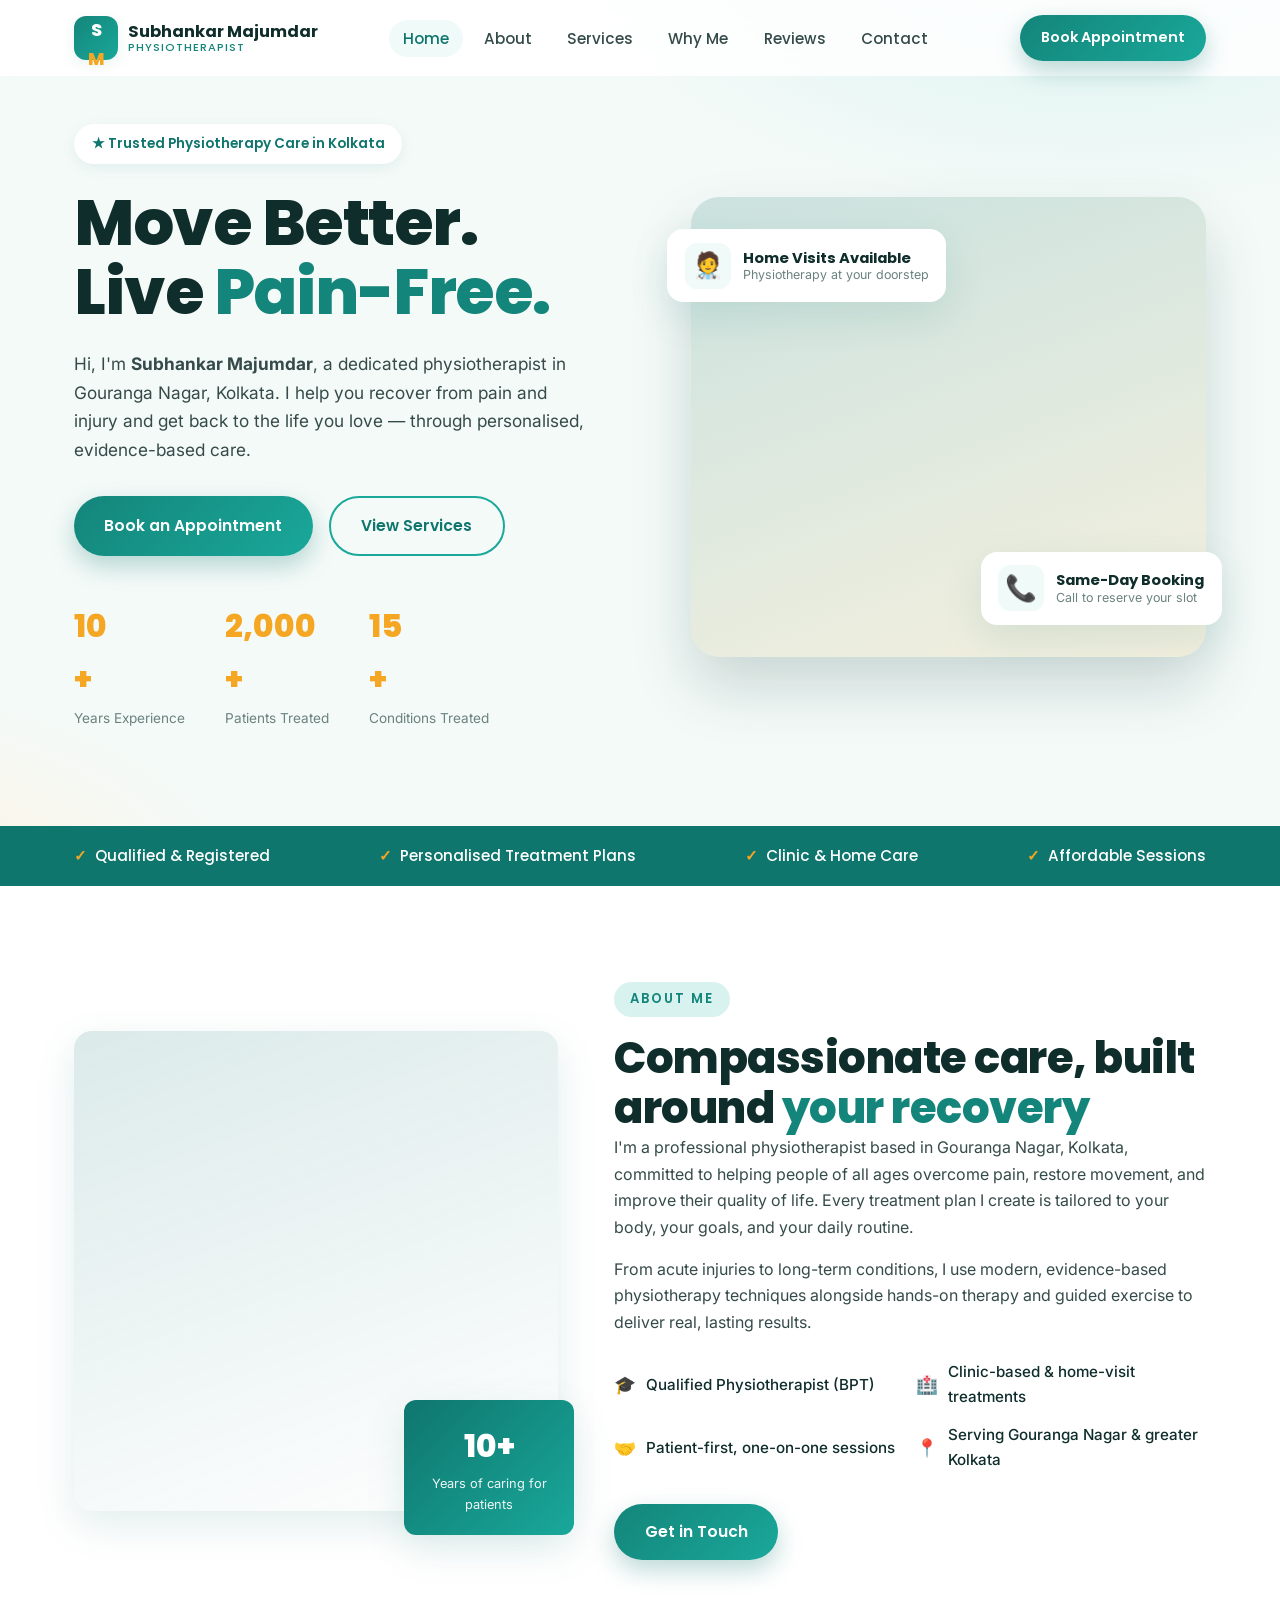
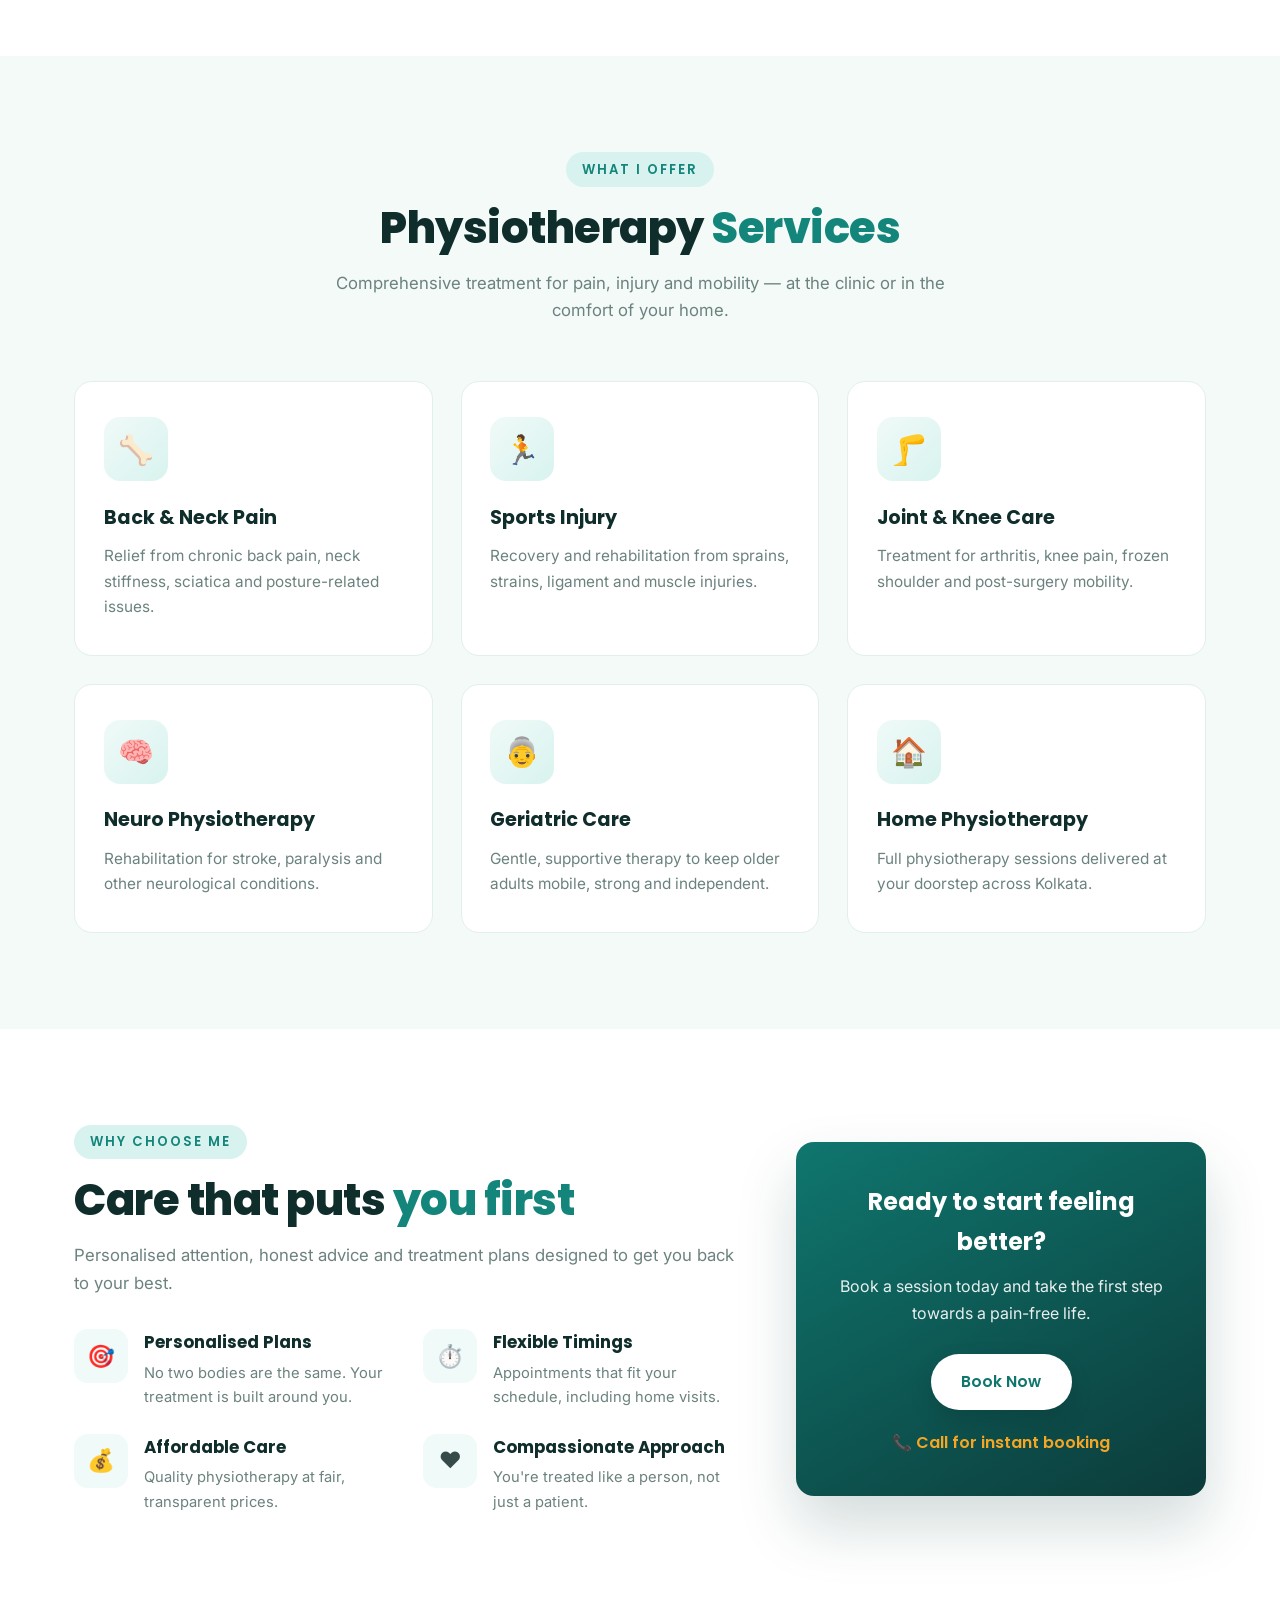
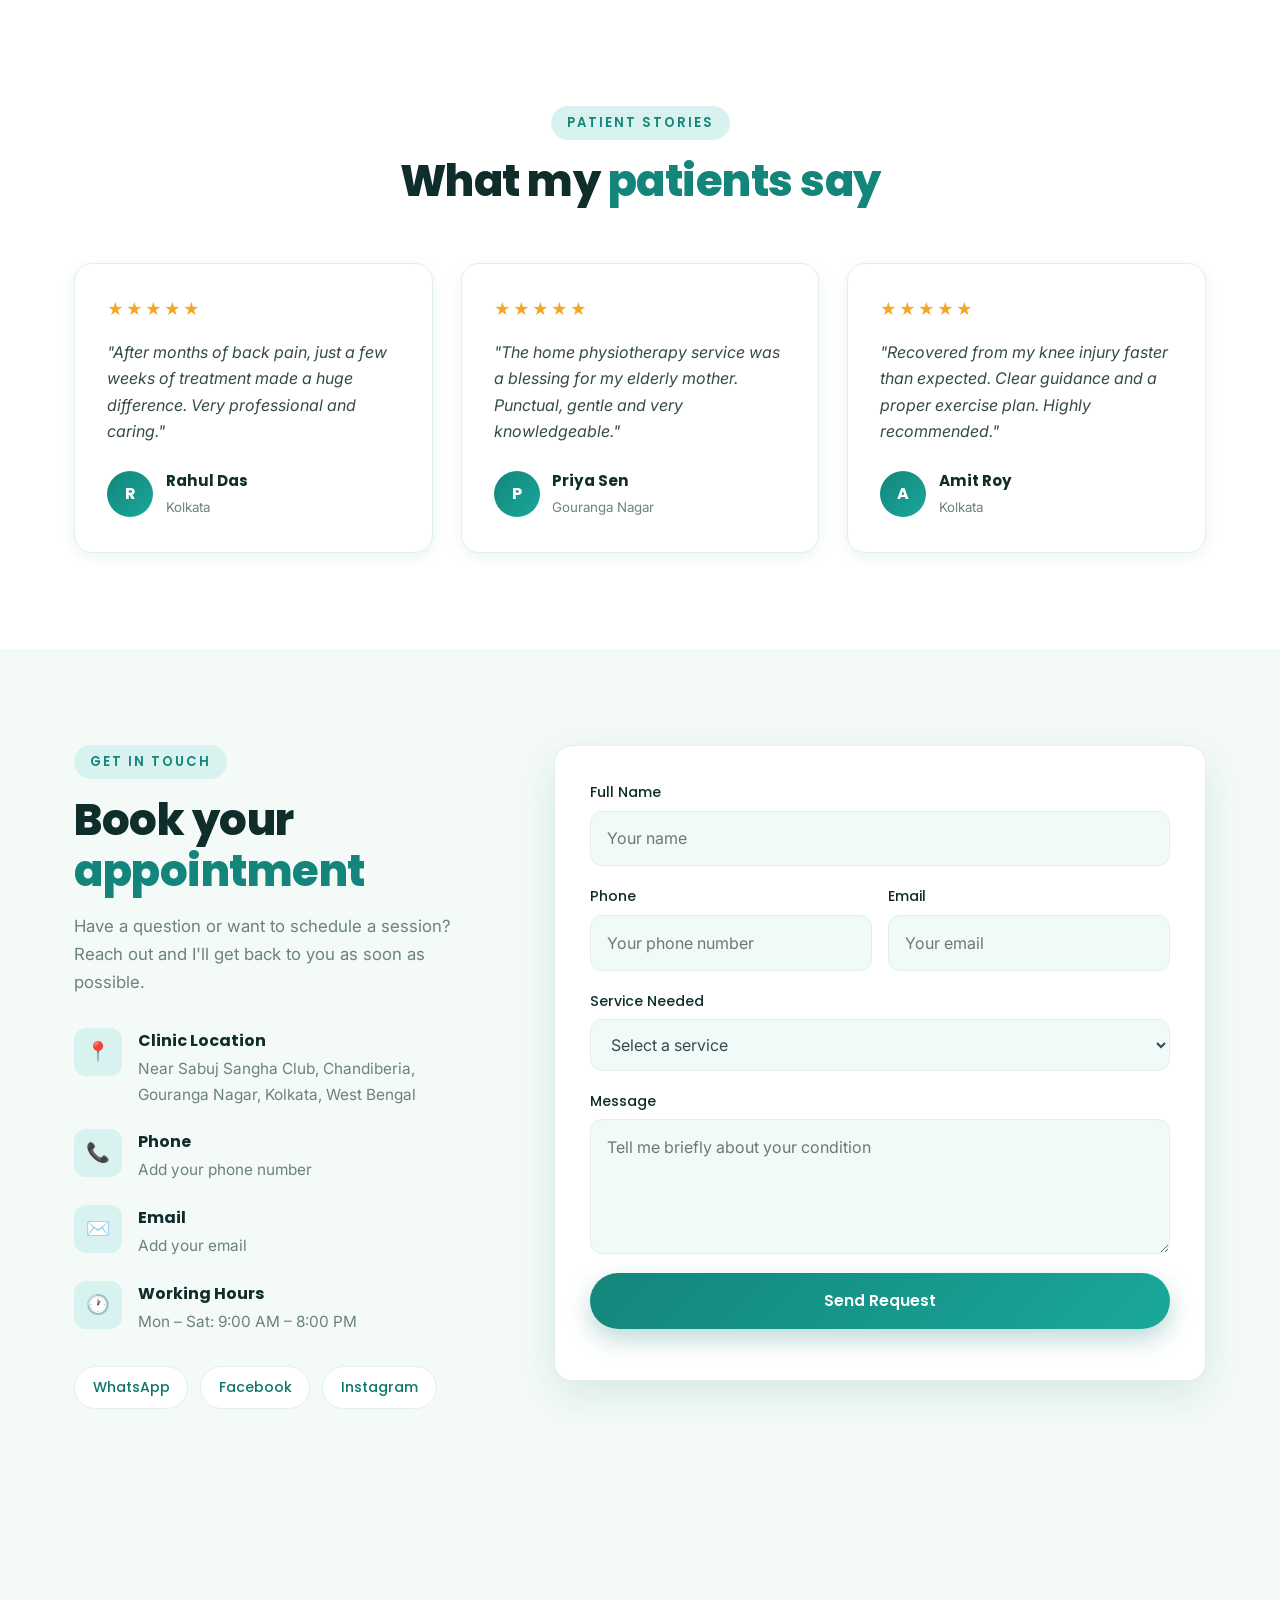
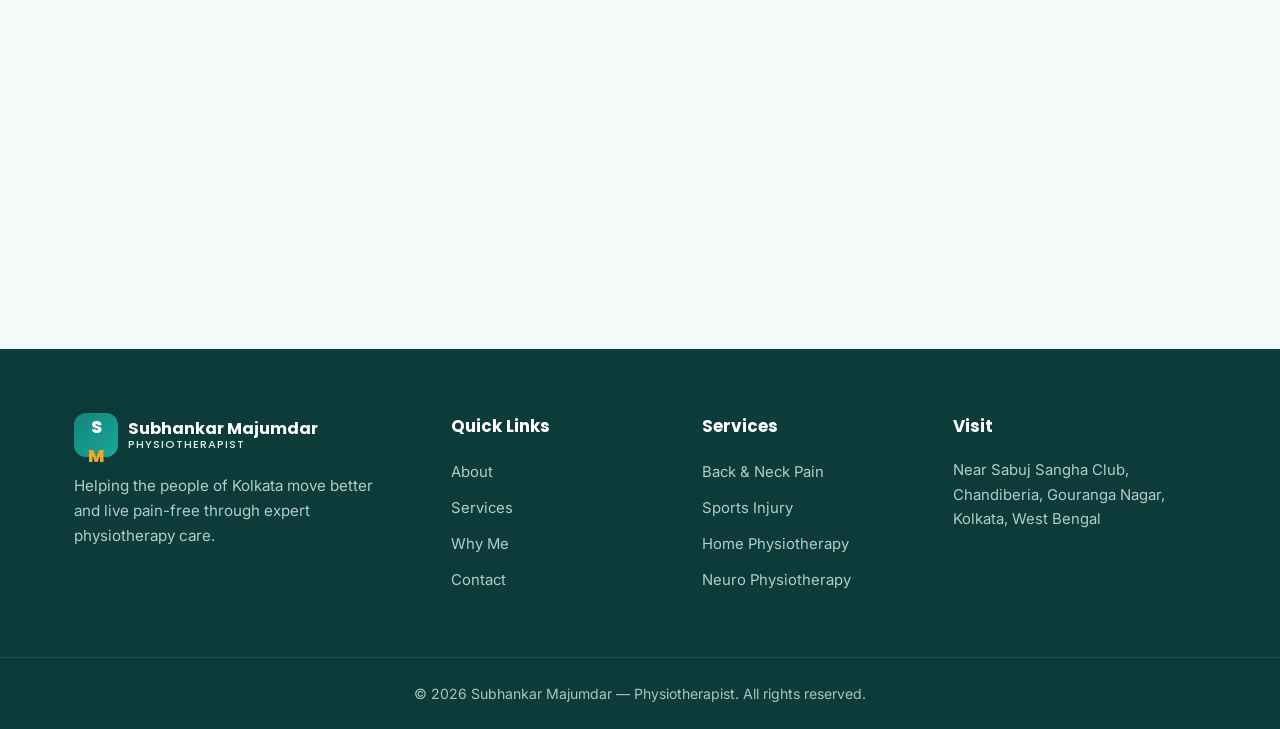
==== index.html @ 14c9af59 "Add physiotherapist portfolio website for Subhankar Majumdar" ====
<!DOCTYPE html>
<html lang="en">
<head>
  <meta charset="UTF-8" />
  <meta name="viewport" content="width=device-width, initial-scale=1.0" />
  <title>Subhankar Majumdar | Physiotherapist in Kolkata</title>
  <meta name="description" content="Subhankar Majumdar is a qualified physiotherapist in Gouranga Nagar, Kolkata, offering pain relief, rehabilitation, and home physiotherapy services." />
  <meta name="keywords" content="physiotherapist Kolkata, physiotherapy Gouranga Nagar, back pain, sports injury, home physiotherapy, Subhankar Majumdar" />
  <link rel="preconnect" href="https://fonts.googleapis.com" />
  <link rel="preconnect" href="https://fonts.gstatic.com" crossorigin />
  <link href="https://fonts.googleapis.com/css2?family=Poppins:wght@500;600;700;800&family=Inter:wght@400;500;600&display=swap" rel="stylesheet" />
  <link rel="stylesheet" href="css/styles.css" />
</head>
<body>
  <!-- ============ HEADER / NAV ============ -->
  <header class="header" id="header">
    <nav class="nav container">
      <a href="#home" class="nav__logo">
        <span class="nav__logo-mark">S<span>M</span></span>
        <span class="nav__logo-text">Subhankar Majumdar<small>Physiotherapist</small></span>
      </a>

      <div class="nav__menu" id="nav-menu">
        <ul class="nav__list">
          <li><a href="#home" class="nav__link active">Home</a></li>
          <li><a href="#about" class="nav__link">About</a></li>
          <li><a href="#services" class="nav__link">Services</a></li>
          <li><a href="#why" class="nav__link">Why Me</a></li>
          <li><a href="#testimonials" class="nav__link">Reviews</a></li>
          <li><a href="#contact" class="nav__link">Contact</a></li>
        </ul>
        <button class="nav__close" id="nav-close" aria-label="Close menu">&times;</button>
      </div>

      <a href="#contact" class="btn btn--small nav__cta">Book Appointment</a>

      <button class="nav__toggle" id="nav-toggle" aria-label="Open menu">
        <span></span><span></span><span></span>
      </button>
    </nav>
  </header>

  <main>
    <!-- ============ HERO ============ -->
    <section class="hero section" id="home">
      <div class="hero__bg"></div>
      <div class="container hero__container">
        <div class="hero__content">
          <span class="hero__badge">★ Trusted Physiotherapy Care in Kolkata</span>
          <h1 class="hero__title">
            Move Better. <br />Live <span>Pain-Free.</span>
          </h1>
          <p class="hero__text">
            Hi, I'm <strong>Subhankar Majumdar</strong>, a dedicated physiotherapist in
            Gouranga Nagar, Kolkata. I help you recover from pain and injury and get
            back to the life you love — through personalised, evidence-based care.
          </p>
          <div class="hero__actions">
            <a href="#contact" class="btn">Book an Appointment</a>
            <a href="#services" class="btn btn--ghost">View Services</a>
          </div>
          <div class="hero__stats">
            <div class="stat">
              <span class="stat__num" data-count="10">0</span><span>+</span>
              <p>Years Experience</p>
            </div>
            <div class="stat">
              <span class="stat__num" data-count="2000">0</span><span>+</span>
              <p>Patients Treated</p>
            </div>
            <div class="stat">
              <span class="stat__num" data-count="15">0</span><span>+</span>
              <p>Conditions Treated</p>
            </div>
          </div>
        </div>
        <div class="hero__media">
          <div class="hero__card">
            <div class="hero__icon">🧑‍⚕️</div>
            <div class="hero__card-text">
              <strong>Home Visits Available</strong>
              <span>Physiotherapy at your doorstep</span>
            </div>
          </div>
          <div class="hero__image" role="img" aria-label="Physiotherapist helping a patient with rehabilitation"></div>
          <div class="hero__card hero__card--bottom">
            <div class="hero__icon">📞</div>
            <div class="hero__card-text">
              <strong>Same-Day Booking</strong>
              <span>Call to reserve your slot</span>
            </div>
          </div>
        </div>
      </div>
    </section>

    <!-- ============ TRUST BAR ============ -->
    <div class="trustbar">
      <div class="container trustbar__inner">
        <div class="trustbar__item"><span>✓</span> Qualified &amp; Registered</div>
        <div class="trustbar__item"><span>✓</span> Personalised Treatment Plans</div>
        <div class="trustbar__item"><span>✓</span> Clinic &amp; Home Care</div>
        <div class="trustbar__item"><span>✓</span> Affordable Sessions</div>
      </div>
    </div>

    <!-- ============ ABOUT ============ -->
    <section class="about section" id="about">
      <div class="container about__container">
        <div class="about__media">
          <div class="about__image" role="img" aria-label="Subhankar Majumdar, physiotherapist"></div>
          <div class="about__experience">
            <span>10+</span>
            <p>Years of caring for patients</p>
          </div>
        </div>
        <div class="about__content">
          <span class="section__eyebrow">About Me</span>
          <h2 class="section__title">Compassionate care, built around <span>your recovery</span></h2>
          <p>
            I'm a professional physiotherapist based in Gouranga Nagar, Kolkata, committed
            to helping people of all ages overcome pain, restore movement, and improve
            their quality of life. Every treatment plan I create is tailored to your body,
            your goals, and your daily routine.
          </p>
          <p>
            From acute injuries to long-term conditions, I use modern, evidence-based
            physiotherapy techniques alongside hands-on therapy and guided exercise to
            deliver real, lasting results.
          </p>
          <ul class="about__list">
            <li><span>🎓</span> Qualified Physiotherapist (BPT)</li>
            <li><span>🏥</span> Clinic-based &amp; home-visit treatments</li>
            <li><span>🤝</span> Patient-first, one-on-one sessions</li>
            <li><span>📍</span> Serving Gouranga Nagar &amp; greater Kolkata</li>
          </ul>
          <a href="#contact" class="btn">Get in Touch</a>
        </div>
      </div>
    </section>

    <!-- ============ SERVICES ============ -->
    <section class="services section" id="services">
      <div class="container">
        <div class="section__header">
          <span class="section__eyebrow">What I Offer</span>
          <h2 class="section__title">Physiotherapy <span>Services</span></h2>
          <p class="section__subtitle">
            Comprehensive treatment for pain, injury and mobility — at the clinic or in
            the comfort of your home.
          </p>
        </div>
        <div class="services__grid">
          <article class="service-card">
            <div class="service-card__icon">🦴</div>
            <h3>Back &amp; Neck Pain</h3>
            <p>Relief from chronic back pain, neck stiffness, sciatica and posture-related issues.</p>
          </article>
          <article class="service-card">
            <div class="service-card__icon">🏃</div>
            <h3>Sports Injury</h3>
            <p>Recovery and rehabilitation from sprains, strains, ligament and muscle injuries.</p>
          </article>
          <article class="service-card">
            <div class="service-card__icon">🦵</div>
            <h3>Joint &amp; Knee Care</h3>
            <p>Treatment for arthritis, knee pain, frozen shoulder and post-surgery mobility.</p>
          </article>
          <article class="service-card">
            <div class="service-card__icon">🧠</div>
            <h3>Neuro Physiotherapy</h3>
            <p>Rehabilitation for stroke, paralysis and other neurological conditions.</p>
          </article>
          <article class="service-card">
            <div class="service-card__icon">👵</div>
            <h3>Geriatric Care</h3>
            <p>Gentle, supportive therapy to keep older adults mobile, strong and independent.</p>
          </article>
          <article class="service-card">
            <div class="service-card__icon">🏠</div>
            <h3>Home Physiotherapy</h3>
            <p>Full physiotherapy sessions delivered at your doorstep across Kolkata.</p>
          </article>
        </div>
      </div>
    </section>

    <!-- ============ WHY CHOOSE ============ -->
    <section class="why section" id="why">
      <div class="container why__container">
        <div class="why__content">
          <span class="section__eyebrow">Why Choose Me</span>
          <h2 class="section__title">Care that puts <span>you first</span></h2>
          <p class="section__subtitle">
            Personalised attention, honest advice and treatment plans designed to get you
            back to your best.
          </p>
          <div class="why__grid">
            <div class="why__item">
              <div class="why__icon">🎯</div>
              <div>
                <h4>Personalised Plans</h4>
                <p>No two bodies are the same. Your treatment is built around you.</p>
              </div>
            </div>
            <div class="why__item">
              <div class="why__icon">⏱️</div>
              <div>
                <h4>Flexible Timings</h4>
                <p>Appointments that fit your schedule, including home visits.</p>
              </div>
            </div>
            <div class="why__item">
              <div class="why__icon">💰</div>
              <div>
                <h4>Affordable Care</h4>
                <p>Quality physiotherapy at fair, transparent prices.</p>
              </div>
            </div>
            <div class="why__item">
              <div class="why__icon">❤️</div>
              <div>
                <h4>Compassionate Approach</h4>
                <p>You're treated like a person, not just a patient.</p>
              </div>
            </div>
          </div>
        </div>
        <div class="why__highlight">
          <h3>Ready to start feeling better?</h3>
          <p>Book a session today and take the first step towards a pain-free life.</p>
          <a href="#contact" class="btn btn--light">Book Now</a>
          <a href="tel:+910000000000" class="why__call">📞 Call for instant booking</a>
        </div>
      </div>
    </section>

    <!-- ============ TESTIMONIALS ============ -->
    <section class="testimonials section" id="testimonials">
      <div class="container">
        <div class="section__header">
          <span class="section__eyebrow">Patient Stories</span>
          <h2 class="section__title">What my <span>patients say</span></h2>
        </div>
        <div class="testimonials__grid">
          <article class="testimonial">
            <div class="testimonial__stars">★★★★★</div>
            <p>"After months of back pain, just a few weeks of treatment made a huge difference. Very professional and caring."</p>
            <div class="testimonial__author">
              <span class="testimonial__avatar">R</span>
              <div><strong>Rahul Das</strong><small>Kolkata</small></div>
            </div>
          </article>
          <article class="testimonial">
            <div class="testimonial__stars">★★★★★</div>
            <p>"The home physiotherapy service was a blessing for my elderly mother. Punctual, gentle and very knowledgeable."</p>
            <div class="testimonial__author">
              <span class="testimonial__avatar">P</span>
              <div><strong>Priya Sen</strong><small>Gouranga Nagar</small></div>
            </div>
          </article>
          <article class="testimonial">
            <div class="testimonial__stars">★★★★★</div>
            <p>"Recovered from my knee injury faster than expected. Clear guidance and a proper exercise plan. Highly recommended."</p>
            <div class="testimonial__author">
              <span class="testimonial__avatar">A</span>
              <div><strong>Amit Roy</strong><small>Kolkata</small></div>
            </div>
          </article>
        </div>
      </div>
    </section>

    <!-- ============ CONTACT ============ -->
    <section class="contact section" id="contact">
      <div class="container contact__container">
        <div class="contact__info">
          <span class="section__eyebrow">Get In Touch</span>
          <h2 class="section__title">Book your <span>appointment</span></h2>
          <p class="section__subtitle">
            Have a question or want to schedule a session? Reach out and I'll get back to
            you as soon as possible.
          </p>
          <ul class="contact__details">
            <li>
              <span class="contact__icon">📍</span>
              <div>
                <strong>Clinic Location</strong>
                <p>Near Sabuj Sangha Club, Chandiberia,<br />Gouranga Nagar, Kolkata, West Bengal</p>
              </div>
            </li>
            <li>
              <span class="contact__icon">📞</span>
              <div>
                <strong>Phone</strong>
                <p><a href="tel:+910000000000">Add your phone number</a></p>
              </div>
            </li>
            <li>
              <span class="contact__icon">✉️</span>
              <div>
                <strong>Email</strong>
                <p><a href="mailto:hello@example.com">Add your email</a></p>
              </div>
            </li>
            <li>
              <span class="contact__icon">🕐</span>
              <div>
                <strong>Working Hours</strong>
                <p>Mon – Sat: 9:00 AM – 8:00 PM</p>
              </div>
            </li>
          </ul>
          <div class="contact__socials">
            <a href="#" aria-label="WhatsApp" class="social">WhatsApp</a>
            <a href="#" aria-label="Facebook" class="social">Facebook</a>
            <a href="#" aria-label="Instagram" class="social">Instagram</a>
          </div>
        </div>

        <form class="contact__form" id="contact-form" novalidate>
          <div class="form__group">
            <label for="name">Full Name</label>
            <input type="text" id="name" name="name" placeholder="Your name" required />
          </div>
          <div class="form__row">
            <div class="form__group">
              <label for="phone">Phone</label>
              <input type="tel" id="phone" name="phone" placeholder="Your phone number" required />
            </div>
            <div class="form__group">
              <label for="email">Email</label>
              <input type="email" id="email" name="email" placeholder="Your email" />
            </div>
          </div>
          <div class="form__group">
            <label for="service">Service Needed</label>
            <select id="service" name="service">
              <option value="">Select a service</option>
              <option>Back &amp; Neck Pain</option>
              <option>Sports Injury</option>
              <option>Joint &amp; Knee Care</option>
              <option>Neuro Physiotherapy</option>
              <option>Geriatric Care</option>
              <option>Home Physiotherapy</option>
            </select>
          </div>
          <div class="form__group">
            <label for="message">Message</label>
            <textarea id="message" name="message" rows="4" placeholder="Tell me briefly about your condition"></textarea>
          </div>
          <button type="submit" class="btn btn--full">Send Request</button>
          <p class="form__note" id="form-note"></p>
        </form>
      </div>

      <div class="contact__map">
        <iframe
          title="Clinic location map"
          src="https://www.google.com/maps?q=Gouranga+Nagar+Kolkata&output=embed"
          loading="lazy"
          referrerpolicy="no-referrer-when-downgrade">
        </iframe>
      </div>
    </section>
  </main>

  <!-- ============ FOOTER ============ -->
  <footer class="footer">
    <div class="container footer__container">
      <div class="footer__brand">
        <a href="#home" class="nav__logo">
          <span class="nav__logo-mark">S<span>M</span></span>
          <span class="nav__logo-text">Subhankar Majumdar<small>Physiotherapist</small></span>
        </a>
        <p>Helping the people of Kolkata move better and live pain-free through expert physiotherapy care.</p>
      </div>
      <div class="footer__links">
        <h4>Quick Links</h4>
        <ul>
          <li><a href="#about">About</a></li>
          <li><a href="#services">Services</a></li>
          <li><a href="#why">Why Me</a></li>
          <li><a href="#contact">Contact</a></li>
        </ul>
      </div>
      <div class="footer__links">
        <h4>Services</h4>
        <ul>
          <li><a href="#services">Back &amp; Neck Pain</a></li>
          <li><a href="#services">Sports Injury</a></li>
          <li><a href="#services">Home Physiotherapy</a></li>
          <li><a href="#services">Neuro Physiotherapy</a></li>
        </ul>
      </div>
      <div class="footer__links">
        <h4>Visit</h4>
        <p>Near Sabuj Sangha Club,<br />Chandiberia, Gouranga Nagar,<br />Kolkata, West Bengal</p>
      </div>
    </div>
    <div class="footer__bottom">
      <p>&copy; <span id="year"></span> Subhankar Majumdar — Physiotherapist. All rights reserved.</p>
    </div>
  </footer>

  <a href="#home" class="scrolltop" id="scroll-top" aria-label="Back to top">↑</a>

  <script src="js/script.js"></script>
</body>
</html>
---- css/styles.css ----
/* ============================================================
   Subhankar Majumdar — Physiotherapist Portfolio
   ============================================================ */

/* ---------- Variables ---------- */
:root {
  --teal-900: #0c3b3a;
  --teal-700: #0f766e;
  --teal-600: #14857a;
  --teal-500: #19a89a;
  --teal-100: #d8f3ef;
  --teal-50:  #f0faf8;
  --accent:   #f5a623;
  --accent-2: #ff8c42;

  --dark:   #0f2d2b;
  --text:   #354b49;
  --muted:  #6b827f;
  --white:  #ffffff;
  --bg:     #ffffff;
  --bg-alt: #f4faf8;
  --border: #e2efec;

  --shadow-sm: 0 4px 14px rgba(15, 118, 110, 0.08);
  --shadow-md: 0 14px 40px rgba(15, 118, 110, 0.12);
  --shadow-lg: 0 30px 60px rgba(12, 59, 58, 0.18);

  --radius: 18px;
  --radius-sm: 12px;

  --font-head: "Poppins", sans-serif;
  --font-body: "Inter", sans-serif;

  --header-h: 76px;
  --max: 1180px;
}

/* ---------- Reset ---------- */
* { margin: 0; padding: 0; box-sizing: border-box; }

html { scroll-behavior: smooth; scroll-padding-top: var(--header-h); }

body {
  font-family: var(--font-body);
  color: var(--text);
  background: var(--bg);
  line-height: 1.65;
  overflow-x: hidden;
}

img { max-width: 100%; display: block; }
a { text-decoration: none; color: inherit; }
ul { list-style: none; }
button { font-family: inherit; cursor: pointer; border: none; }
input, select, textarea, button { font: inherit; }

/* ---------- Layout helpers ---------- */
.container { width: 100%; max-width: var(--max); margin-inline: auto; padding-inline: 1.5rem; }
.section { padding-block: 6rem; }

.section__header { text-align: center; max-width: 640px; margin: 0 auto 3.5rem; }

.section__eyebrow {
  display: inline-block;
  font-family: var(--font-head);
  font-weight: 600;
  font-size: 0.82rem;
  letter-spacing: 2px;
  text-transform: uppercase;
  color: var(--teal-600);
  background: var(--teal-100);
  padding: 0.4rem 1rem;
  border-radius: 50px;
  margin-bottom: 1rem;
}

.section__title {
  font-family: var(--font-head);
  font-weight: 800;
  font-size: clamp(1.8rem, 4vw, 2.7rem);
  line-height: 1.18;
  color: var(--dark);
  letter-spacing: -0.5px;
}
.section__title span { color: var(--teal-600); }

.section__subtitle { margin-top: 1rem; color: var(--muted); font-size: 1.05rem; }

/* ---------- Buttons ---------- */
.btn {
  display: inline-flex;
  align-items: center;
  justify-content: center;
  gap: 0.5rem;
  font-family: var(--font-head);
  font-weight: 600;
  font-size: 0.97rem;
  color: #fff;
  background: linear-gradient(135deg, var(--teal-600), var(--teal-500));
  padding: 0.95rem 1.9rem;
  border-radius: 50px;
  box-shadow: 0 10px 24px rgba(15, 118, 110, 0.28);
  transition: transform 0.25s ease, box-shadow 0.25s ease, background 0.25s ease;
}
.btn:hover { transform: translateY(-3px); box-shadow: 0 16px 30px rgba(15, 118, 110, 0.36); }
.btn--ghost {
  background: transparent;
  color: var(--teal-700);
  border: 2px solid var(--teal-500);
  box-shadow: none;
}
.btn--ghost:hover { background: var(--teal-50); }
.btn--light { background: #fff; color: var(--teal-700); box-shadow: 0 10px 24px rgba(0,0,0,0.12); }
.btn--small { padding: 0.7rem 1.3rem; font-size: 0.9rem; }
.btn--full { width: 100%; }

/* ============================================================
   HEADER / NAV
   ============================================================ */
.header {
  position: fixed;
  inset: 0 0 auto 0;
  height: var(--header-h);
  z-index: 100;
  background: rgba(255, 255, 255, 0.85);
  backdrop-filter: blur(12px);
  transition: box-shadow 0.3s ease, background 0.3s ease;
}
.header.scrolled { box-shadow: var(--shadow-sm); background: rgba(255,255,255,0.95); }

.nav { height: 100%; display: flex; align-items: center; justify-content: space-between; gap: 1rem; }

.nav__logo { display: flex; align-items: center; gap: 0.65rem; }
.nav__logo-mark {
  font-family: var(--font-head);
  font-weight: 800;
  font-size: 1.1rem;
  color: #fff;
  background: linear-gradient(135deg, var(--teal-600), var(--teal-500));
  width: 44px; height: 44px;
  display: grid; place-items: center;
  border-radius: 12px;
  box-shadow: var(--shadow-sm);
}
.nav__logo-mark span { color: var(--accent); }
.nav__logo-text {
  font-family: var(--font-head);
  font-weight: 700;
  color: var(--dark);
  line-height: 1.1;
  display: flex; flex-direction: column;
  font-size: 1.02rem;
}
.nav__logo-text small { font-weight: 500; font-size: 0.7rem; color: var(--teal-600); letter-spacing: 1px; text-transform: uppercase; }

.nav__list { display: flex; gap: 0.4rem; }
.nav__link {
  font-family: var(--font-head);
  font-weight: 500;
  font-size: 0.95rem;
  color: var(--text);
  padding: 0.5rem 0.9rem;
  border-radius: 50px;
  transition: color 0.2s, background 0.2s;
}
.nav__link:hover, .nav__link.active { color: var(--teal-700); background: var(--teal-50); }

.nav__cta { margin-left: 0.5rem; }

.nav__toggle, .nav__close { display: none; background: none; }
.nav__toggle { flex-direction: column; gap: 5px; width: 30px; }
.nav__toggle span { display: block; height: 3px; width: 100%; background: var(--teal-700); border-radius: 3px; transition: 0.3s; }
.nav__close { font-size: 2rem; color: var(--dark); position: absolute; top: 1rem; right: 1.5rem; }

/* ============================================================
   HERO
   ============================================================ */
.hero { padding-top: calc(var(--header-h) + 3rem); position: relative; overflow: hidden; }
.hero__bg {
  position: absolute; inset: 0; z-index: -1;
  background:
    radial-gradient(900px 500px at 85% -10%, var(--teal-100), transparent 60%),
    radial-gradient(700px 400px at -10% 110%, #fff3e0, transparent 55%),
    var(--bg-alt);
}
.hero__container { display: grid; grid-template-columns: 1.05fr 0.95fr; gap: 3rem; align-items: center; }

.hero__badge {
  display: inline-block;
  font-family: var(--font-head);
  font-weight: 600;
  font-size: 0.85rem;
  color: var(--teal-700);
  background: #fff;
  padding: 0.55rem 1.1rem;
  border-radius: 50px;
  box-shadow: var(--shadow-sm);
  margin-bottom: 1.5rem;
}
.hero__title {
  font-family: var(--font-head);
  font-weight: 800;
  font-size: clamp(2.4rem, 5.5vw, 4rem);
  line-height: 1.08;
  letter-spacing: -1.5px;
  color: var(--dark);
}
.hero__title span { color: var(--teal-600); position: relative; }
.hero__text { margin: 1.5rem 0 2rem; max-width: 520px; font-size: 1.08rem; color: var(--text); }
.hero__actions { display: flex; flex-wrap: wrap; gap: 1rem; margin-bottom: 2.75rem; }

.hero__stats { display: flex; gap: 2.5rem; flex-wrap: wrap; }
.stat { display: flex; flex-direction: column; }
.stat__num, .stat span { font-family: var(--font-head); font-weight: 800; font-size: 2rem; color: var(--teal-700); display: inline; }
.stat span { color: var(--accent); }
.stat p { font-size: 0.85rem; color: var(--muted); margin-top: 0.1rem; }

/* Hero media */
.hero__media { position: relative; }
.hero__image {
  height: 460px;
  border-radius: 28px;
  background:
    linear-gradient(160deg, rgba(15,118,110,0.18), rgba(245,166,35,0.12)),
    url("https://images.unsplash.com/photo-1571019613454-1cb2f99b2d8b?auto=format&fit=crop&w=900&q=80") center/cover;
  box-shadow: var(--shadow-lg);
}
.hero__card {
  position: absolute;
  display: flex; align-items: center; gap: 0.75rem;
  background: #fff;
  padding: 0.85rem 1.1rem;
  border-radius: 16px;
  box-shadow: var(--shadow-md);
  left: -1.5rem; top: 2rem;
  animation: float 4s ease-in-out infinite;
}
.hero__card--bottom { top: auto; left: auto; right: -1rem; bottom: 2rem; animation-delay: 1.5s; }
.hero__icon { font-size: 1.6rem; background: var(--teal-50); width: 46px; height: 46px; display: grid; place-items: center; border-radius: 12px; }
.hero__card-text { display: flex; flex-direction: column; line-height: 1.25; }
.hero__card-text strong { font-family: var(--font-head); font-size: 0.92rem; color: var(--dark); }
.hero__card-text span { font-size: 0.78rem; color: var(--muted); }

@keyframes float { 0%,100% { transform: translateY(0); } 50% { transform: translateY(-12px); } }

/* ============================================================
   TRUST BAR
   ============================================================ */
.trustbar { background: var(--teal-700); color: #fff; }
.trustbar__inner { display: flex; flex-wrap: wrap; justify-content: space-between; gap: 1rem; padding-block: 1.1rem; }
.trustbar__item { font-family: var(--font-head); font-weight: 500; font-size: 0.95rem; display: flex; align-items: center; gap: 0.5rem; }
.trustbar__item span { color: var(--accent); font-weight: 800; }

/* ============================================================
   ABOUT
   ============================================================ */
.about__container { display: grid; grid-template-columns: 0.9fr 1.1fr; gap: 3.5rem; align-items: center; }
.about__media { position: relative; }
.about__image {
  height: 480px;
  border-radius: var(--radius);
  background:
    linear-gradient(160deg, rgba(15,118,110,0.15), transparent),
    url("https://images.unsplash.com/photo-1666214280557-f1b5022eb634?auto=format&fit=crop&w=800&q=80") center/cover;
  box-shadow: var(--shadow-md);
}
.about__experience {
  position: absolute; bottom: -1.5rem; right: -1rem;
  background: linear-gradient(135deg, var(--teal-700), var(--teal-500));
  color: #fff; padding: 1.25rem 1.5rem; border-radius: var(--radius-sm);
  box-shadow: var(--shadow-md); text-align: center; max-width: 170px;
}
.about__experience span { font-family: var(--font-head); font-weight: 800; font-size: 2rem; display: block; }
.about__experience p { font-size: 0.8rem; opacity: 0.92; }

.about__content p { margin-bottom: 1rem; color: var(--text); }
.about__list { display: grid; grid-template-columns: 1fr 1fr; gap: 0.8rem; margin: 1.5rem 0 2rem; }
.about__list li { display: flex; align-items: center; gap: 0.6rem; font-weight: 500; font-size: 0.95rem; color: var(--dark); }
.about__list span { font-size: 1.1rem; }

/* ============================================================
   SERVICES
   ============================================================ */
.services { background: var(--bg-alt); }
.services__grid { display: grid; grid-template-columns: repeat(3, 1fr); gap: 1.75rem; }
.service-card {
  background: #fff;
  padding: 2.2rem 1.8rem;
  border-radius: var(--radius);
  border: 1px solid var(--border);
  transition: transform 0.3s ease, box-shadow 0.3s ease, border-color 0.3s;
}
.service-card:hover { transform: translateY(-8px); box-shadow: var(--shadow-md); border-color: transparent; }
.service-card__icon {
  font-size: 1.8rem; width: 64px; height: 64px;
  display: grid; place-items: center;
  background: linear-gradient(135deg, var(--teal-50), var(--teal-100));
  border-radius: 16px; margin-bottom: 1.3rem;
}
.service-card h3 { font-family: var(--font-head); font-size: 1.2rem; color: var(--dark); margin-bottom: 0.6rem; }
.service-card p { color: var(--muted); font-size: 0.96rem; }

/* ============================================================
   WHY CHOOSE
   ============================================================ */
.why__container { display: grid; grid-template-columns: 1.4fr 0.85fr; gap: 3rem; align-items: center; }
.why__grid { display: grid; grid-template-columns: 1fr 1fr; gap: 1.5rem; margin-top: 2rem; }
.why__item { display: flex; gap: 1rem; }
.why__icon { font-size: 1.4rem; width: 54px; height: 54px; flex-shrink: 0; display: grid; place-items: center; background: var(--teal-50); border-radius: 14px; }
.why__item h4 { font-family: var(--font-head); color: var(--dark); margin-bottom: 0.25rem; font-size: 1.05rem; }
.why__item p { font-size: 0.92rem; color: var(--muted); }

.why__highlight {
  background: linear-gradient(150deg, var(--teal-700), var(--teal-900));
  color: #fff; padding: 2.5rem; border-radius: var(--radius);
  box-shadow: var(--shadow-lg); text-align: center;
}
.why__highlight h3 { font-family: var(--font-head); font-size: 1.5rem; margin-bottom: 0.75rem; }
.why__highlight p { opacity: 0.9; margin-bottom: 1.75rem; }
.why__call { display: block; margin-top: 1.25rem; font-weight: 600; font-family: var(--font-head); color: var(--accent); }

/* ============================================================
   TESTIMONIALS
   ============================================================ */
.testimonials__grid { display: grid; grid-template-columns: repeat(3, 1fr); gap: 1.75rem; }
.testimonial {
  background: #fff; border: 1px solid var(--border);
  padding: 2rem; border-radius: var(--radius);
  box-shadow: var(--shadow-sm);
}
.testimonial__stars { color: var(--accent); letter-spacing: 2px; margin-bottom: 1rem; }
.testimonial p { font-style: italic; color: var(--text); margin-bottom: 1.5rem; }
.testimonial__author { display: flex; align-items: center; gap: 0.8rem; }
.testimonial__avatar {
  width: 46px; height: 46px; border-radius: 50%;
  display: grid; place-items: center;
  font-family: var(--font-head); font-weight: 700; color: #fff;
  background: linear-gradient(135deg, var(--teal-600), var(--teal-500));
}
.testimonial__author strong { display: block; font-family: var(--font-head); color: var(--dark); font-size: 0.95rem; }
.testimonial__author small { color: var(--muted); }

/* ============================================================
   CONTACT
   ============================================================ */
.contact { background: var(--bg-alt); }
.contact__container { display: grid; grid-template-columns: 1fr 1fr; gap: 3.5rem; align-items: start; }

.contact__details { margin: 2rem 0; display: grid; gap: 1.4rem; }
.contact__details li { display: flex; gap: 1rem; align-items: flex-start; }
.contact__icon { font-size: 1.2rem; width: 48px; height: 48px; flex-shrink: 0; display: grid; place-items: center; background: var(--teal-100); border-radius: 12px; }
.contact__details strong { font-family: var(--font-head); color: var(--dark); display: block; margin-bottom: 0.1rem; }
.contact__details p, .contact__details a { color: var(--muted); font-size: 0.96rem; }
.contact__details a:hover { color: var(--teal-600); }

.contact__socials { display: flex; gap: 0.75rem; flex-wrap: wrap; }
.social {
  font-family: var(--font-head); font-weight: 500; font-size: 0.88rem;
  padding: 0.55rem 1.1rem; border-radius: 50px;
  background: #fff; border: 1px solid var(--border); color: var(--teal-700);
  transition: background 0.2s, color 0.2s;
}
.social:hover { background: var(--teal-600); color: #fff; border-color: var(--teal-600); }

.contact__form {
  background: #fff; padding: 2.2rem; border-radius: var(--radius);
  box-shadow: var(--shadow-md); border: 1px solid var(--border);
}
.form__group { margin-bottom: 1.2rem; display: flex; flex-direction: column; }
.form__row { display: grid; grid-template-columns: 1fr 1fr; gap: 1rem; }
.form__group label { font-family: var(--font-head); font-weight: 500; font-size: 0.88rem; color: var(--dark); margin-bottom: 0.4rem; }
.form__group input, .form__group select, .form__group textarea {
  padding: 0.85rem 1rem; border: 1.5px solid var(--border); border-radius: 12px;
  background: var(--teal-50); color: var(--text); transition: border-color 0.2s, background 0.2s;
}
.form__group input:focus, .form__group select:focus, .form__group textarea:focus {
  outline: none; border-color: var(--teal-500); background: #fff;
}
.form__note { margin-top: 1rem; font-size: 0.9rem; font-weight: 500; text-align: center; }
.form__note.success { color: var(--teal-700); }
.form__note.error { color: #d9534f; }

.contact__map { margin-top: 4rem; }
.contact__map iframe { width: 100%; height: 380px; border: 0; display: block; filter: saturate(1.05); }

/* ============================================================
   FOOTER
   ============================================================ */
.footer { background: var(--teal-900); color: #cfe6e3; }
.footer__container { display: grid; grid-template-columns: 1.6fr 1fr 1fr 1.2fr; gap: 2.5rem; padding-block: 4rem; }
.footer .nav__logo-text { color: #fff; }
.footer .nav__logo-text small { color: var(--teal-100); }
.footer__brand p { margin-top: 1rem; font-size: 0.95rem; opacity: 0.85; max-width: 320px; }
.footer__links h4 { font-family: var(--font-head); color: #fff; margin-bottom: 1.1rem; font-size: 1.05rem; }
.footer__links ul { display: grid; gap: 0.6rem; }
.footer__links a, .footer__links p { font-size: 0.93rem; opacity: 0.85; transition: opacity 0.2s, color 0.2s; }
.footer__links a:hover { opacity: 1; color: var(--accent); }
.footer__bottom { border-top: 1px solid rgba(255,255,255,0.12); text-align: center; padding-block: 1.5rem; font-size: 0.88rem; opacity: 0.8; }

/* ============================================================
   SCROLL TOP
   ============================================================ */
.scrolltop {
  position: fixed; right: 1.5rem; bottom: 1.5rem; z-index: 90;
  width: 48px; height: 48px; border-radius: 50%;
  display: grid; place-items: center;
  background: var(--teal-600); color: #fff; font-size: 1.3rem;
  box-shadow: var(--shadow-md);
  opacity: 0; visibility: hidden; transform: translateY(15px);
  transition: 0.3s;
}
.scrolltop.show { opacity: 1; visibility: visible; transform: translateY(0); }
.scrolltop:hover { background: var(--teal-700); }

/* ============================================================
   REVEAL ANIMATION
   ============================================================ */
.reveal { opacity: 0; transform: translateY(30px); transition: opacity 0.7s ease, transform 0.7s ease; }
.reveal.visible { opacity: 1; transform: translateY(0); }

/* ============================================================
   RESPONSIVE
   ============================================================ */
@media (max-width: 992px) {
  .hero__container, .about__container, .why__container, .contact__container { grid-template-columns: 1fr; }
  .hero__media { max-width: 480px; margin-inline: auto; order: -1; }
  .about__media { max-width: 460px; margin-inline: auto; }
  .services__grid, .testimonials__grid { grid-template-columns: repeat(2, 1fr); }
  .footer__container { grid-template-columns: 1fr 1fr; }
}

@media (max-width: 768px) {
  .section { padding-block: 4rem; }
  .nav__cta { display: none; }
  .nav__toggle { display: flex; }

  .nav__menu {
    position: fixed; inset: 0 0 0 auto; width: min(300px, 80%);
    background: #fff; box-shadow: -10px 0 40px rgba(0,0,0,0.15);
    flex-direction: column; justify-content: center;
    padding: 2rem; gap: 1rem;
    transform: translateX(100%); transition: transform 0.35s ease; z-index: 110;
    display: flex;
  }
  .nav__menu.open { transform: translateX(0); }
  .nav__list { flex-direction: column; gap: 0.4rem; width: 100%; }
  .nav__link { display: block; font-size: 1.05rem; }
  .nav__close { display: block; }

  .hero__stats { gap: 1.5rem; }
  .stat__num, .stat span { font-size: 1.6rem; }
  .about__list { grid-template-columns: 1fr; }
  .why__grid { grid-template-columns: 1fr; }
  .trustbar__inner { justify-content: flex-start; gap: 1.25rem; }
}

@media (max-width: 560px) {
  .container { padding-inline: 1.1rem; }
  .services__grid, .testimonials__grid { grid-template-columns: 1fr; }
  .form__row { grid-template-columns: 1fr; }
  .footer__container { grid-template-columns: 1fr; gap: 2rem; padding-block: 3rem; }
  .hero__card { left: 0; }
  .hero__card--bottom { right: 0; }
  .about__experience { right: 0; }
  .nav__logo-text { font-size: 0.92rem; }
}

/* Reduced motion */
@media (prefers-reduced-motion: reduce) {
  * { animation: none !important; scroll-behavior: auto; }
  .reveal { opacity: 1; transform: none; }
}
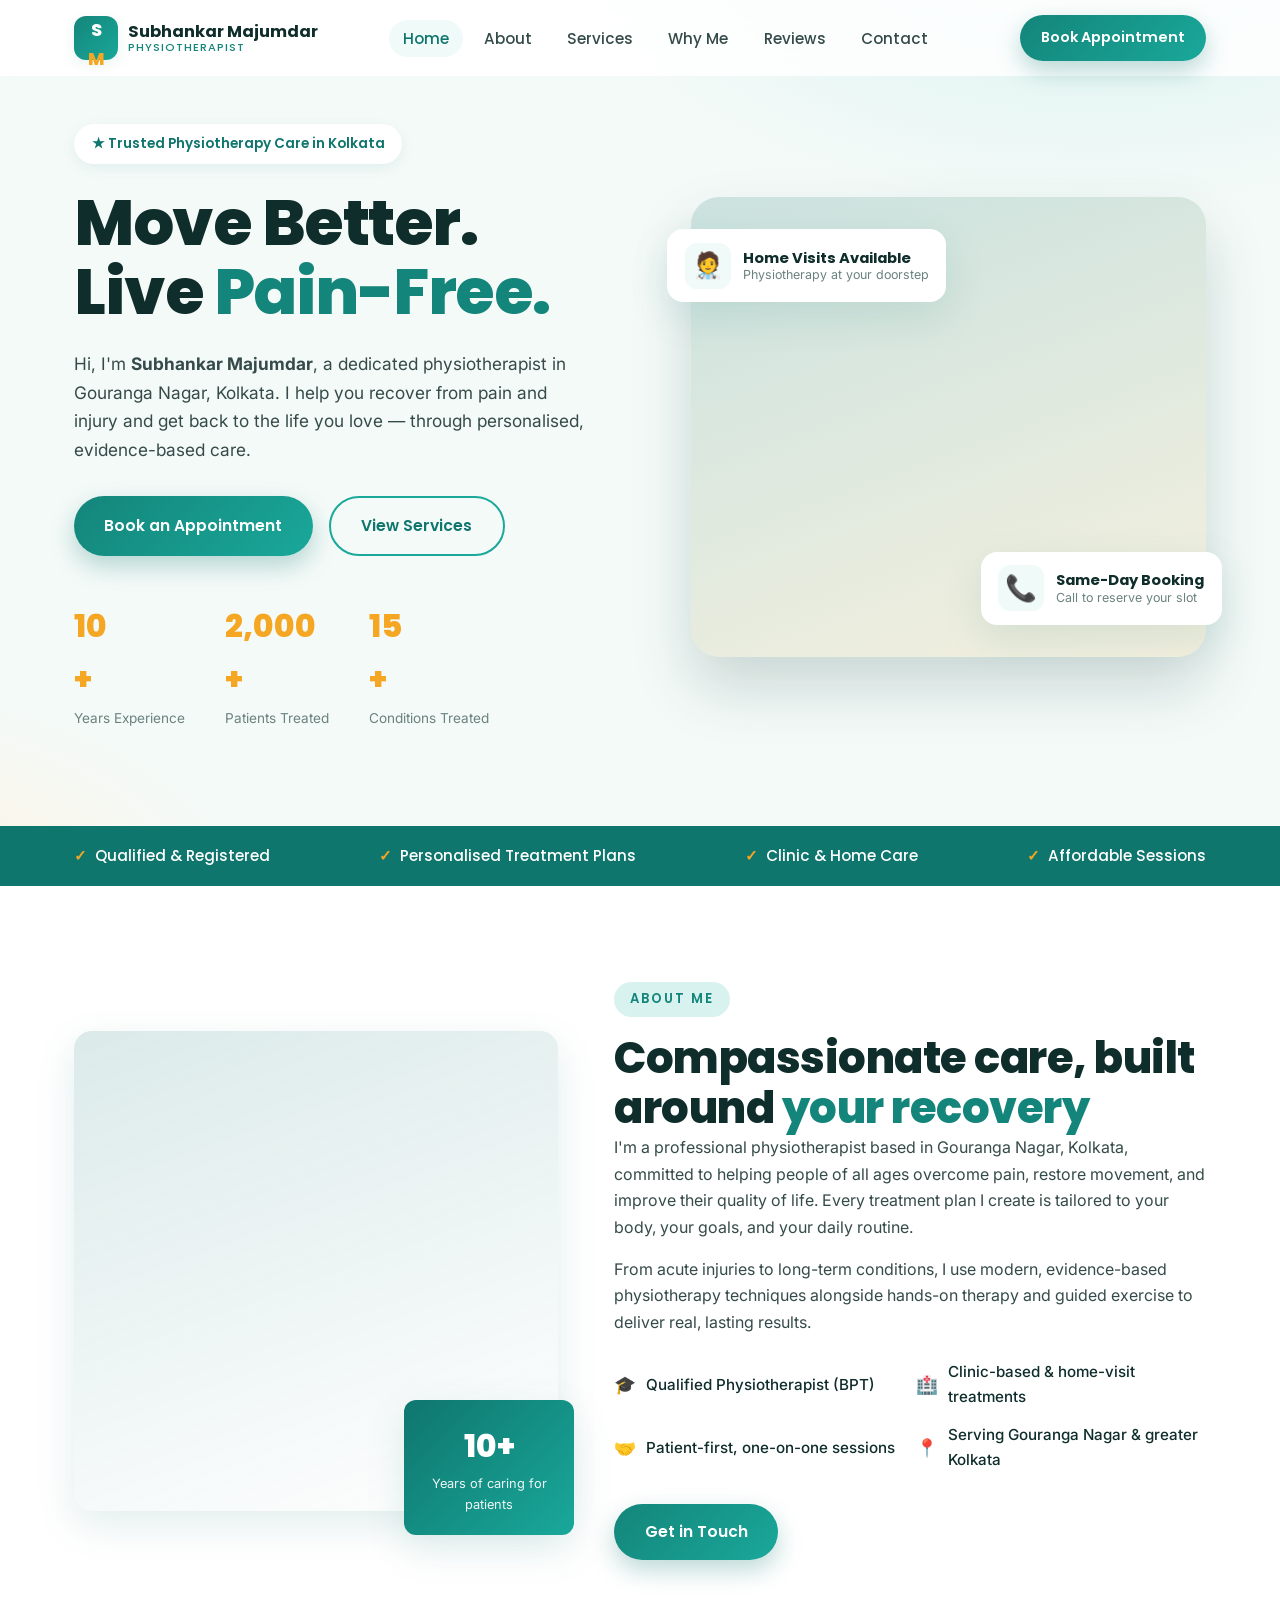
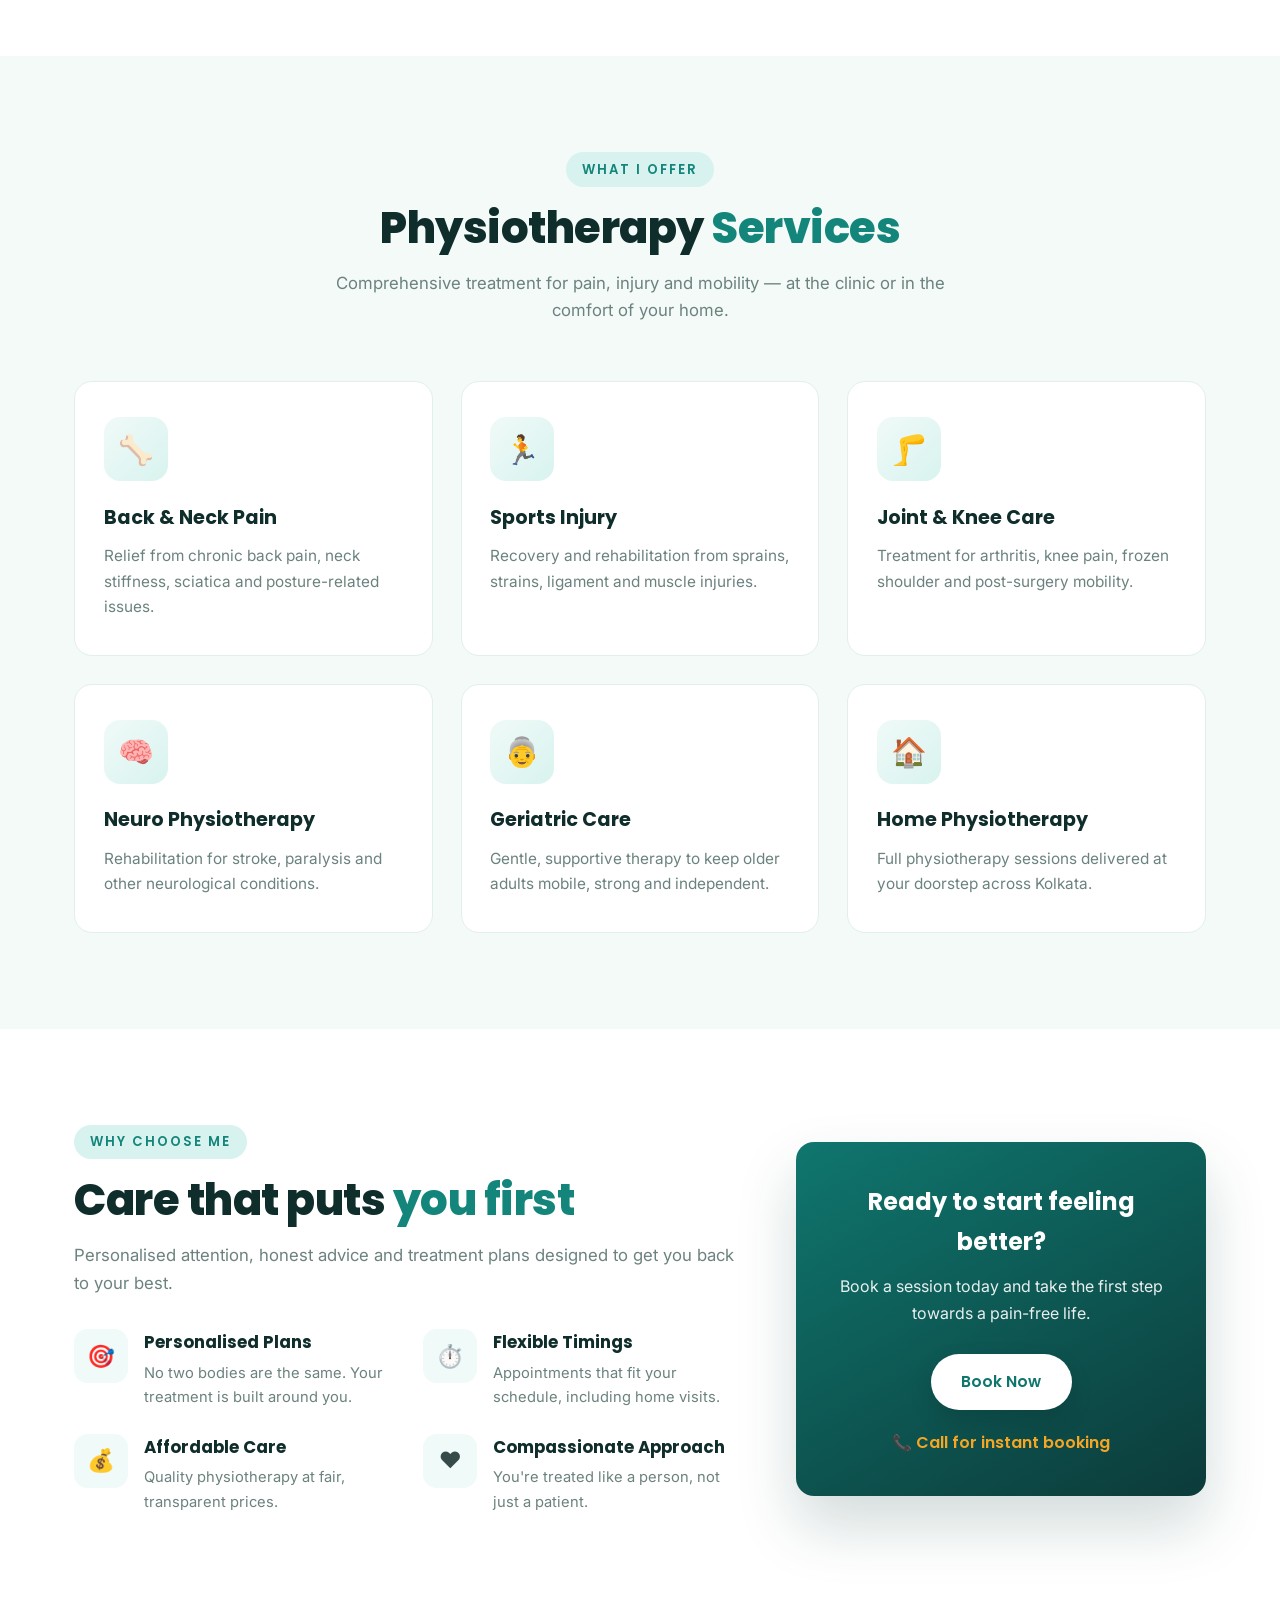
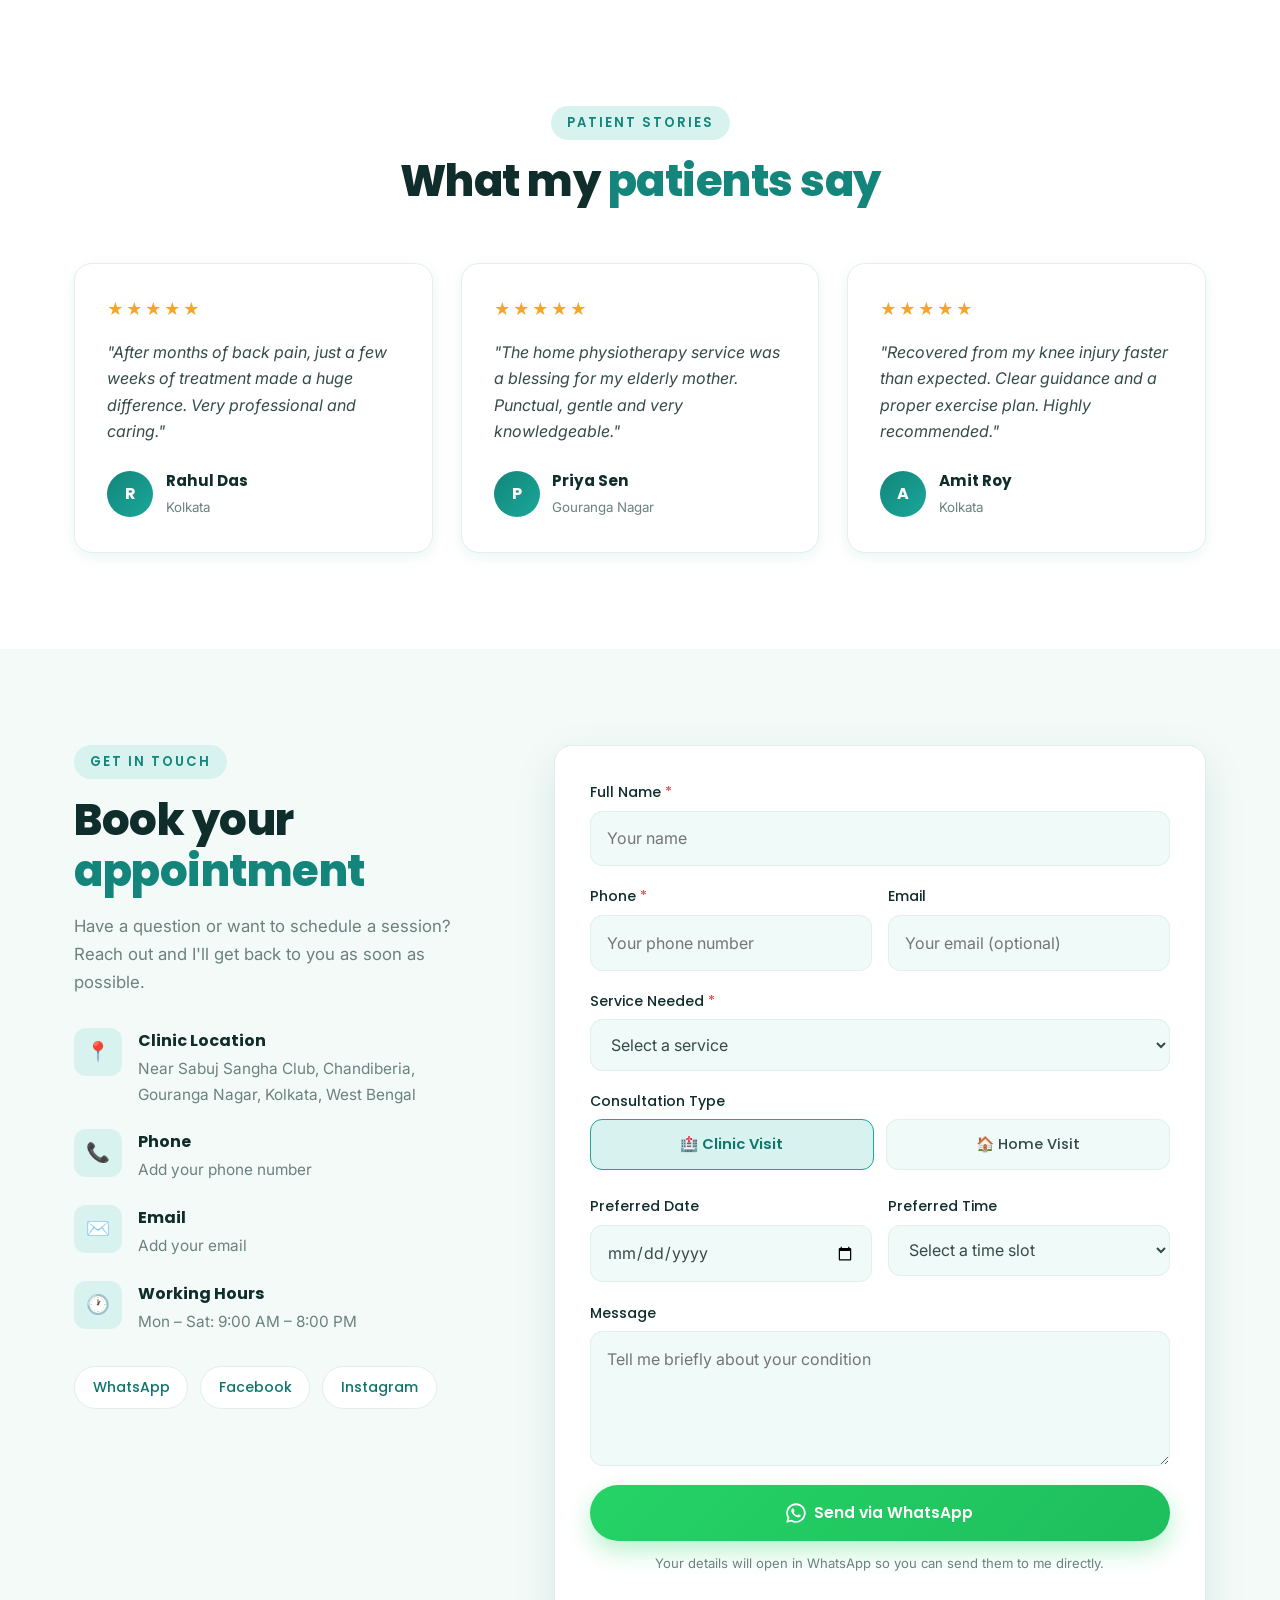
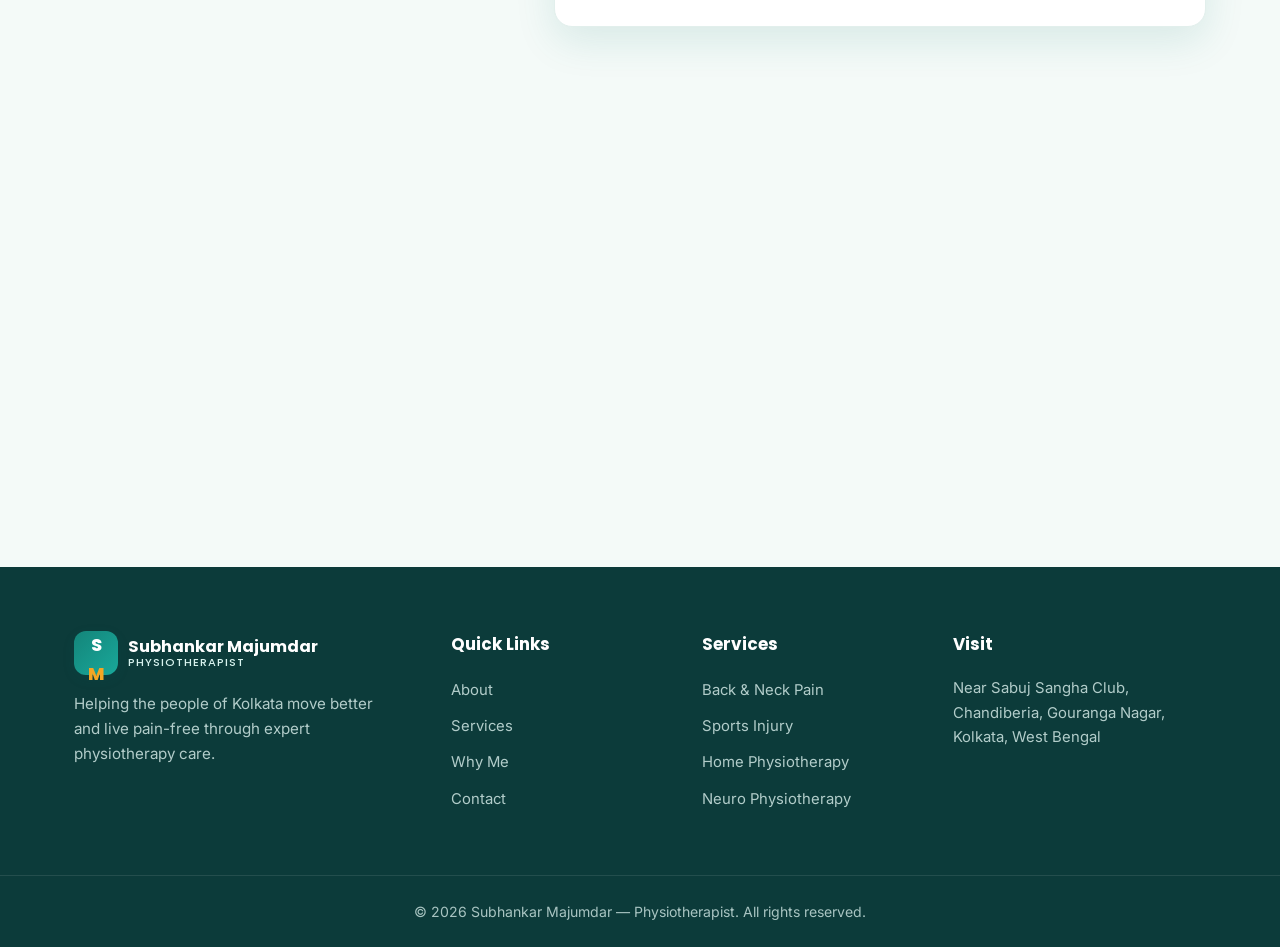
==== commit 8c3e8ade: "Add WhatsApp form submission with consultation type, date and time slot options" ====
--- a/index.html
+++ b/index.html
@@ -312,7 +312,7 @@
             </li>
           </ul>
           <div class="contact__socials">
-            <a href="#" aria-label="WhatsApp" class="social">WhatsApp</a>
+            <a href="https://wa.me/910000000000" target="_blank" rel="noopener" aria-label="WhatsApp" class="social social--wa">WhatsApp</a>
             <a href="#" aria-label="Facebook" class="social">Facebook</a>
             <a href="#" aria-label="Instagram" class="social">Instagram</a>
           </div>
@@ -320,22 +320,23 @@
 
         <form class="contact__form" id="contact-form" novalidate>
           <div class="form__group">
-            <label for="name">Full Name</label>
+            <label for="name">Full Name <span class="req">*</span></label>
             <input type="text" id="name" name="name" placeholder="Your name" required />
           </div>
           <div class="form__row">
             <div class="form__group">
-              <label for="phone">Phone</label>
+              <label for="phone">Phone <span class="req">*</span></label>
               <input type="tel" id="phone" name="phone" placeholder="Your phone number" required />
             </div>
             <div class="form__group">
               <label for="email">Email</label>
-              <input type="email" id="email" name="email" placeholder="Your email" />
-            </div>
-          </div>
+              <input type="email" id="email" name="email" placeholder="Your email (optional)" />
+            </div>
+          </div>
+
           <div class="form__group">
-            <label for="service">Service Needed</label>
-            <select id="service" name="service">
+            <label for="service">Service Needed <span class="req">*</span></label>
+            <select id="service" name="service" required>
               <option value="">Select a service</option>
               <option>Back &amp; Neck Pain</option>
               <option>Sports Injury</option>
@@ -343,13 +344,60 @@
               <option>Neuro Physiotherapy</option>
               <option>Geriatric Care</option>
               <option>Home Physiotherapy</option>
+              <option value="Other">Other (please specify)</option>
             </select>
           </div>
+
+          <!-- Conditional "Other" field -->
+          <div class="form__group form__group--hidden" id="other-group">
+            <label for="other-service">Please specify</label>
+            <input type="text" id="other-service" name="otherService" placeholder="Describe the service you need" />
+          </div>
+
+          <div class="form__group">
+            <label>Consultation Type</label>
+            <div class="form__pills" role="radiogroup" aria-label="Consultation type">
+              <label class="pill">
+                <input type="radio" name="mode" value="Clinic Visit" checked />
+                <span>🏥 Clinic Visit</span>
+              </label>
+              <label class="pill">
+                <input type="radio" name="mode" value="Home Visit" />
+                <span>🏠 Home Visit</span>
+              </label>
+            </div>
+          </div>
+
+          <div class="form__row">
+            <div class="form__group">
+              <label for="date">Preferred Date</label>
+              <input type="date" id="date" name="date" />
+            </div>
+            <div class="form__group">
+              <label for="time">Preferred Time</label>
+              <select id="time" name="time">
+                <option value="">Select a time slot</option>
+                <option>09:00 AM – 11:00 AM</option>
+                <option>11:00 AM – 01:00 PM</option>
+                <option>01:00 PM – 03:00 PM</option>
+                <option>03:00 PM – 05:00 PM</option>
+                <option>05:00 PM – 08:00 PM</option>
+              </select>
+            </div>
+          </div>
+
           <div class="form__group">
             <label for="message">Message</label>
             <textarea id="message" name="message" rows="4" placeholder="Tell me briefly about your condition"></textarea>
           </div>
-          <button type="submit" class="btn btn--full">Send Request</button>
+
+          <button type="submit" class="btn btn--full btn--whatsapp">
+            <svg viewBox="0 0 32 32" width="20" height="20" aria-hidden="true" fill="currentColor">
+              <path d="M16 .4C7.4.4.4 7.4.4 16c0 2.8.7 5.5 2.1 7.9L.3 31.6l7.9-2.1c2.3 1.3 4.9 1.9 7.6 1.9h.1c8.6 0 15.6-7 15.6-15.6C31.6 7.4 24.6.4 16 .4zm0 28.5c-2.4 0-4.7-.6-6.7-1.8l-.5-.3-4.7 1.2 1.3-4.6-.3-.5a12.7 12.7 0 01-2-6.9C3.4 9 9 3.4 16 3.4S28.6 9 28.6 16 23 28.9 16 28.9zm7.1-9.6c-.4-.2-2.3-1.1-2.6-1.3-.4-.1-.6-.2-.9.2-.3.4-1 1.3-1.2 1.5-.2.2-.4.3-.8.1-.4-.2-1.6-.6-3.1-1.9-1.1-1-1.9-2.3-2.1-2.7-.2-.4 0-.6.2-.8l.6-.7c.2-.2.3-.4.4-.6.1-.2.1-.5 0-.7-.1-.2-.9-2.1-1.2-2.9-.3-.8-.6-.7-.9-.7h-.8c-.2 0-.7.1-1 .5-.3.4-1.3 1.3-1.3 3.1s1.3 3.6 1.5 3.9c.2.2 2.6 4 6.3 5.6.9.4 1.6.6 2.1.8.9.3 1.7.2 2.3.1.7-.1 2.3-.9 2.6-1.8.3-.9.3-1.6.2-1.8-.1-.2-.3-.3-.7-.5z"/>
+            </svg>
+            Send via WhatsApp
+          </button>
+          <p class="form__hint">Your details will open in WhatsApp so you can send them to me directly.</p>
           <p class="form__note" id="form-note"></p>
         </form>
       </div>
--- a/css/styles.css
+++ b/css/styles.css
@@ -379,6 +379,35 @@
 .form__note { margin-top: 1rem; font-size: 0.9rem; font-weight: 500; text-align: center; }
 .form__note.success { color: var(--teal-700); }
 .form__note.error { color: #d9534f; }
+
+/* New form extras */
+.req { color: #d9534f; }
+.form__group--hidden { display: none; }
+.form__hint { margin-top: 0.75rem; font-size: 0.82rem; color: var(--muted); text-align: center; }
+
+.form__group input[type="date"] { color: var(--text); }
+
+/* Consultation-type pills */
+.form__pills { display: flex; gap: 0.75rem; flex-wrap: wrap; }
+.pill { position: relative; flex: 1; min-width: 130px; cursor: pointer; }
+.pill input { position: absolute; opacity: 0; inset: 0; cursor: pointer; }
+.pill span {
+  display: flex; align-items: center; justify-content: center; gap: 0.4rem;
+  font-family: var(--font-head); font-weight: 500; font-size: 0.92rem;
+  padding: 0.75rem 0.9rem; border-radius: 12px;
+  border: 1.5px solid var(--border); background: var(--teal-50); color: var(--text);
+  transition: border-color 0.2s, background 0.2s, color 0.2s;
+}
+.pill input:checked + span { border-color: var(--teal-500); background: var(--teal-100); color: var(--teal-700); font-weight: 600; }
+.pill input:focus-visible + span { outline: 2px solid var(--teal-500); outline-offset: 2px; }
+
+/* WhatsApp submit button */
+.btn--whatsapp { background: linear-gradient(135deg, #25d366, #1ebe5d); box-shadow: 0 10px 24px rgba(37, 211, 102, 0.32); }
+.btn--whatsapp:hover { box-shadow: 0 16px 30px rgba(37, 211, 102, 0.4); }
+.btn--whatsapp svg { flex-shrink: 0; }
+
+/* WhatsApp social chip */
+.social--wa:hover { background: #25d366; border-color: #25d366; color: #fff; }
 
 .contact__map { margin-top: 4rem; }
 .contact__map iframe { width: 100%; height: 380px; border: 0; display: block; filter: saturate(1.05); }
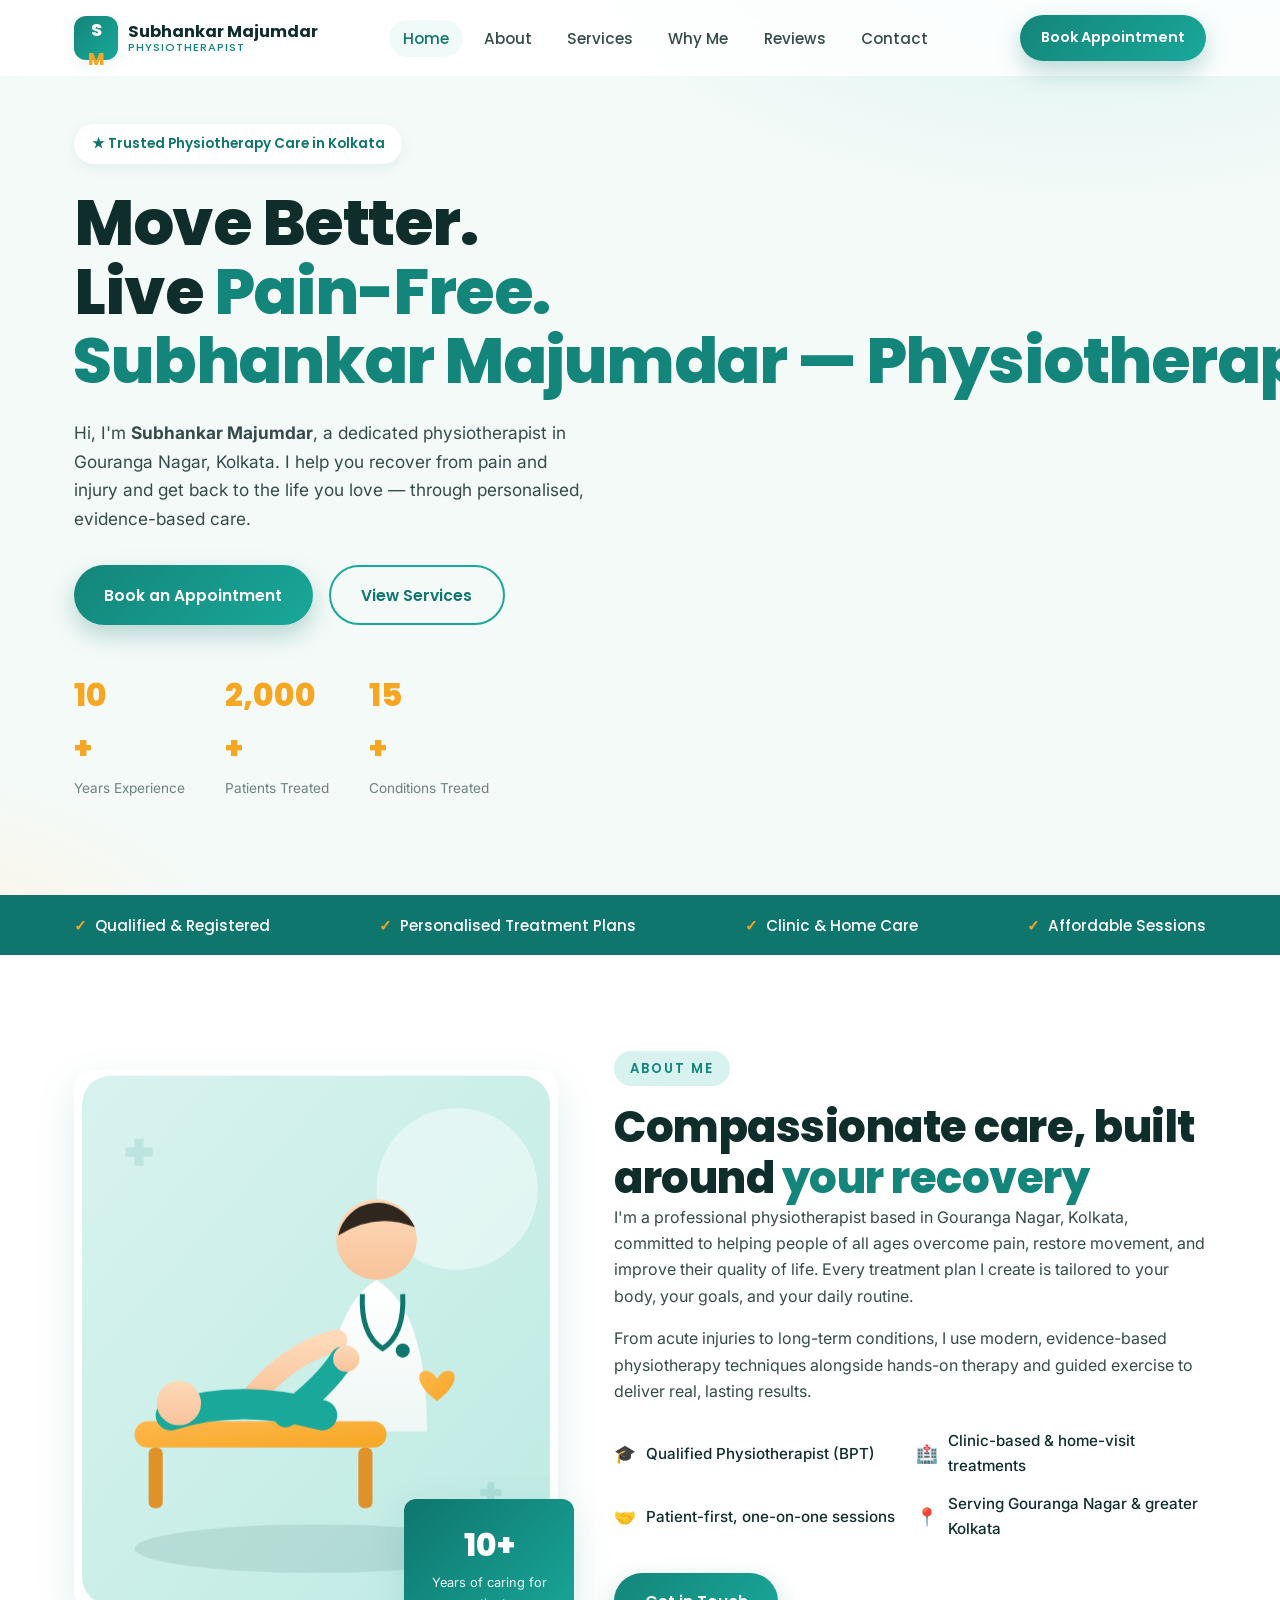
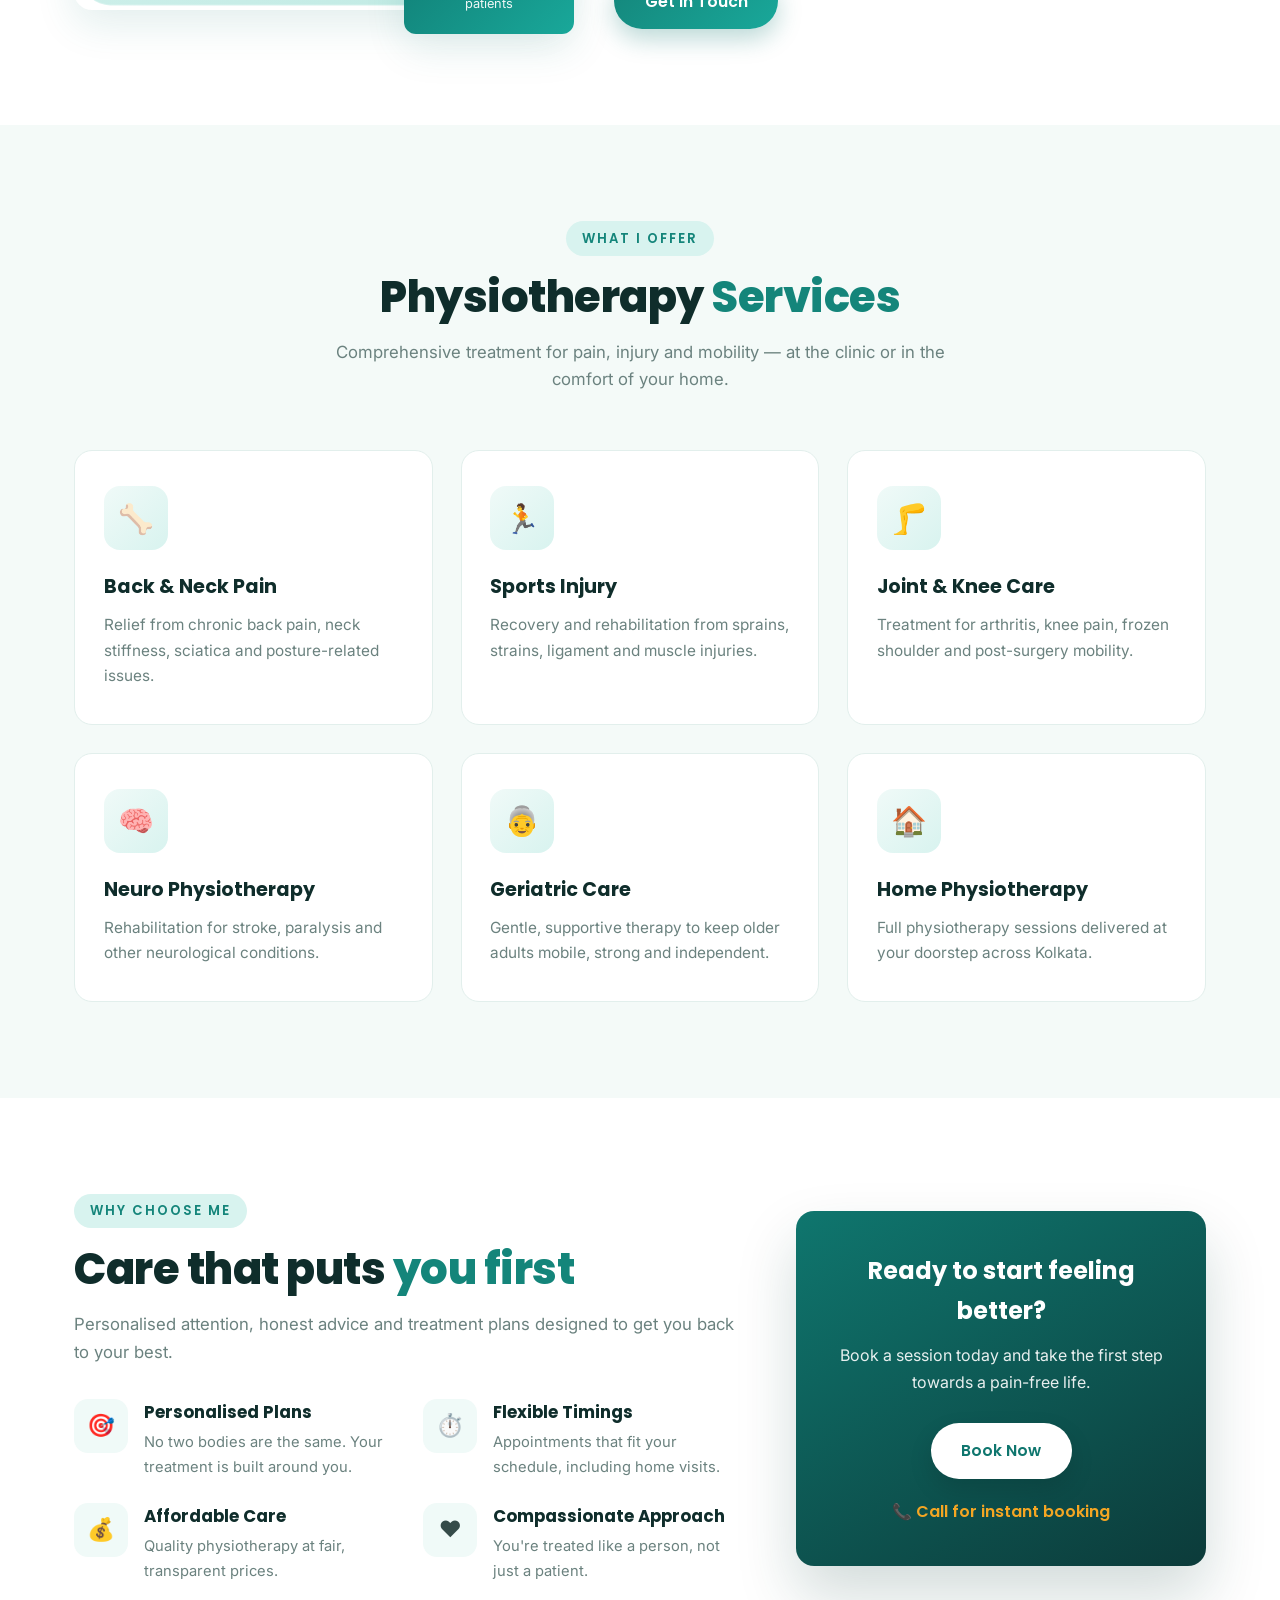
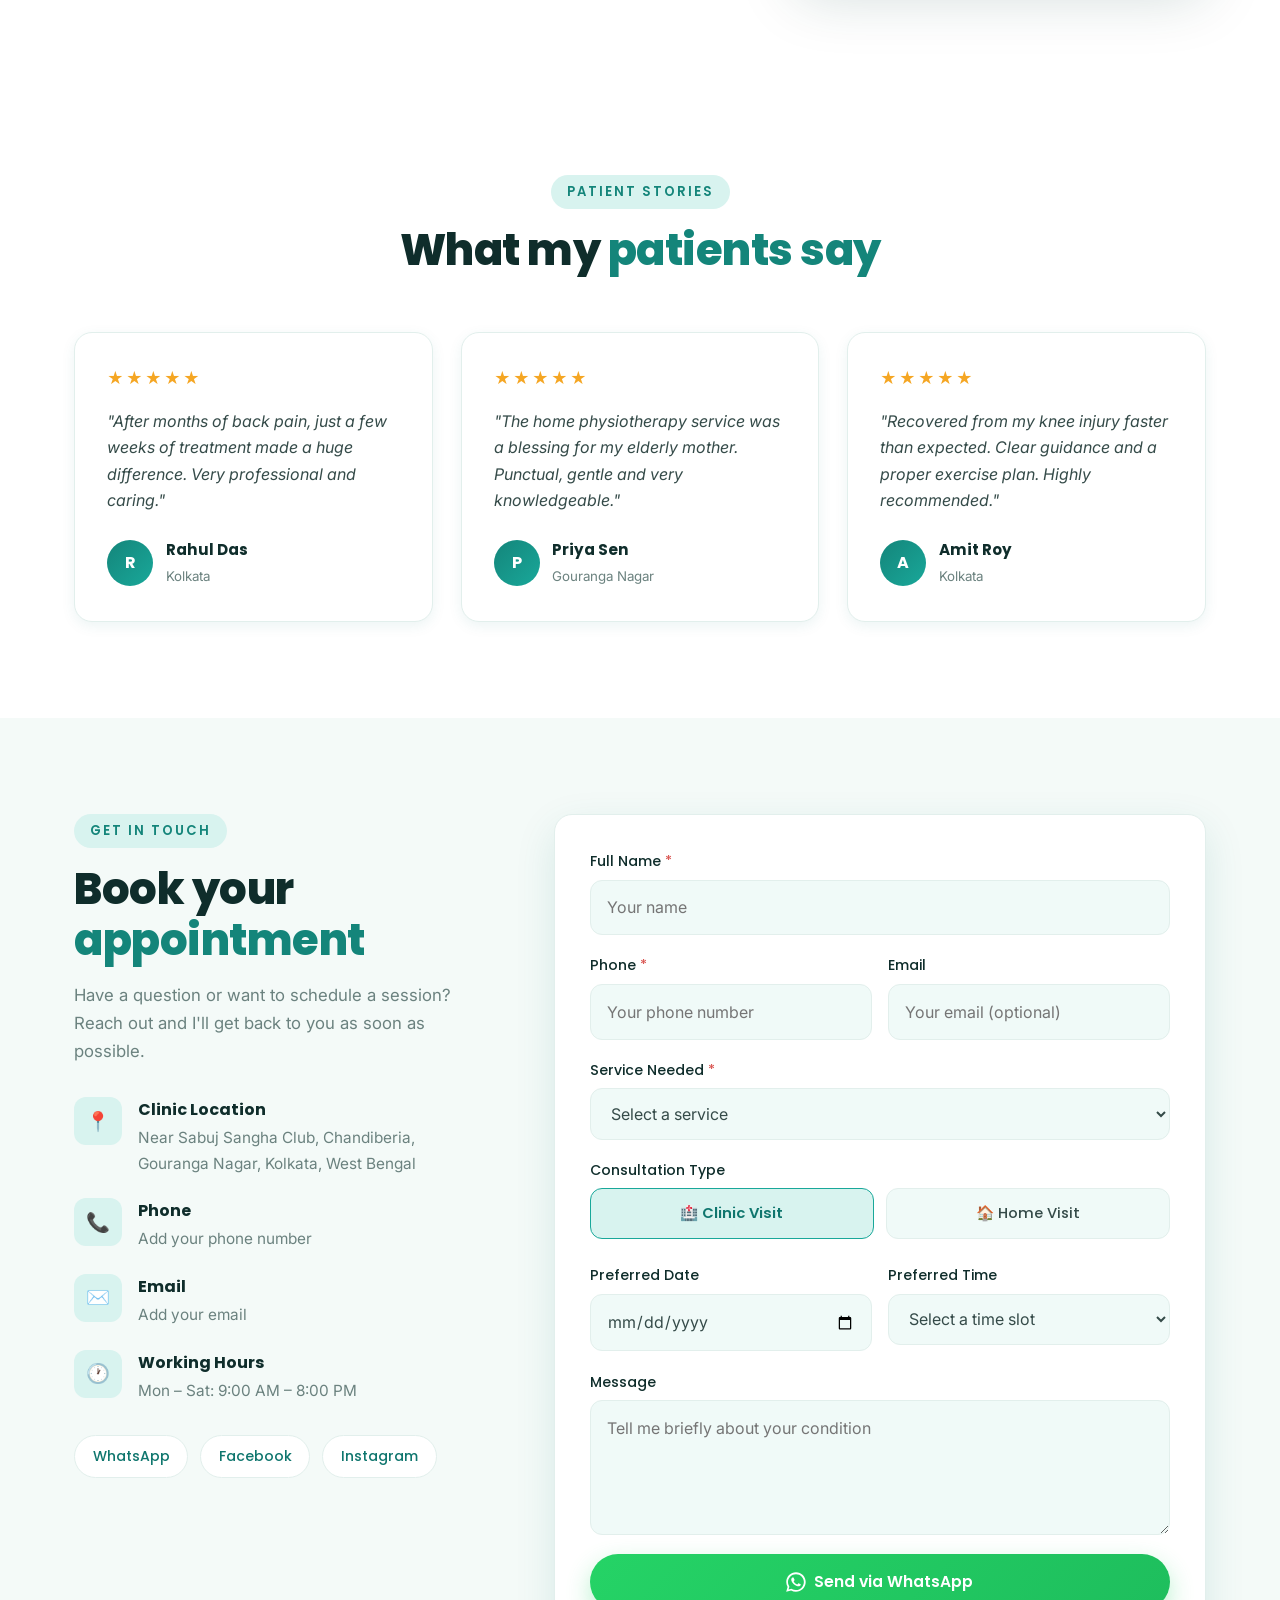
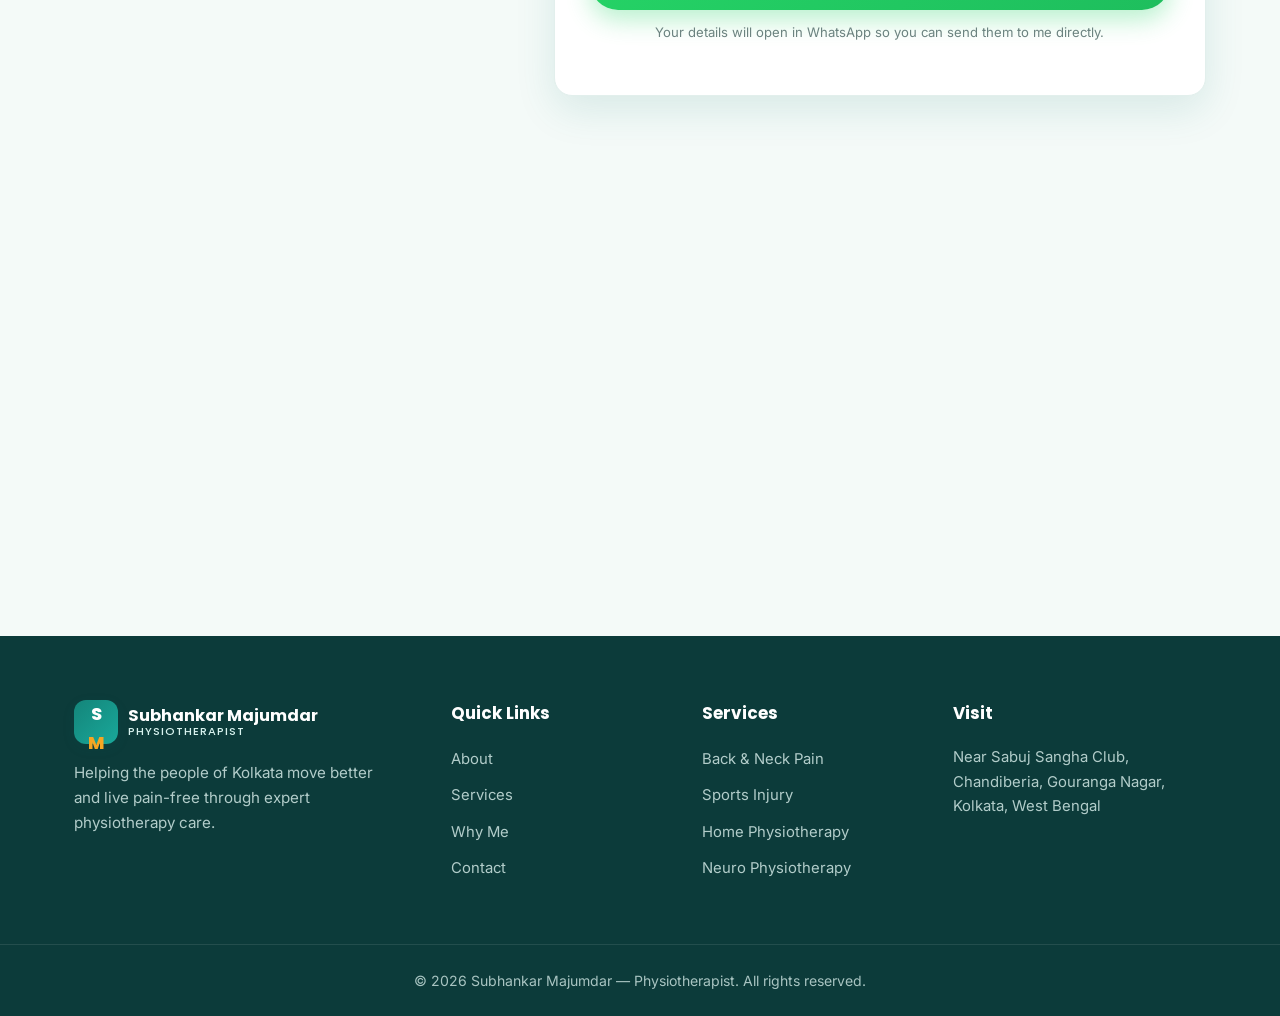
==== commit 869a4a3d: "Add on-page SEO: meta tags, Open Graph, JSON-LD schema, sitemap, robots, favicon" ====
--- a/index.html
+++ b/index.html
@@ -3,13 +3,79 @@
 <head>
   <meta charset="UTF-8" />
   <meta name="viewport" content="width=device-width, initial-scale=1.0" />
-  <title>Subhankar Majumdar | Physiotherapist in Kolkata</title>
-  <meta name="description" content="Subhankar Majumdar is a qualified physiotherapist in Gouranga Nagar, Kolkata, offering pain relief, rehabilitation, and home physiotherapy services." />
-  <meta name="keywords" content="physiotherapist Kolkata, physiotherapy Gouranga Nagar, back pain, sports injury, home physiotherapy, Subhankar Majumdar" />
+
+  <!-- ===== Primary SEO ===== -->
+  <title>Physiotherapist in Gouranga Nagar, Kolkata | Subhankar Majumdar</title>
+  <meta name="description" content="Subhankar Majumdar is a qualified physiotherapist in Gouranga Nagar, Kolkata. Treatment for back pain, sports injury, knee & joint pain, neuro rehab and home physiotherapy. Book an appointment today." />
+  <meta name="keywords" content="physiotherapist Kolkata, physiotherapy Gouranga Nagar, back pain treatment Kolkata, sports injury physiotherapist, home physiotherapy Kolkata, knee pain, neuro physiotherapy, Subhankar Majumdar" />
+  <meta name="author" content="Subhankar Majumdar" />
+  <meta name="robots" content="index, follow" />
+  <meta name="geo.region" content="IN-WB" />
+  <meta name="geo.placename" content="Gouranga Nagar, Kolkata" />
+  <link rel="canonical" href="https://harajit05.github.io/tt1/" />
+
+  <!-- ===== Open Graph (Facebook / WhatsApp) ===== -->
+  <meta property="og:type" content="website" />
+  <meta property="og:title" content="Physiotherapist in Gouranga Nagar, Kolkata | Subhankar Majumdar" />
+  <meta property="og:description" content="Expert physiotherapy in Kolkata — back pain, sports injury, joint care, neuro rehab and home visits. Move better, live pain-free." />
+  <meta property="og:url" content="https://harajit05.github.io/tt1/" />
+  <meta property="og:image" content="https://harajit05.github.io/tt1/assets/og-image.svg" />
+  <meta property="og:locale" content="en_IN" />
+  <meta property="og:site_name" content="Subhankar Majumdar - Physiotherapist" />
+
+  <!-- ===== Twitter Card ===== -->
+  <meta name="twitter:card" content="summary_large_image" />
+  <meta name="twitter:title" content="Physiotherapist in Gouranga Nagar, Kolkata | Subhankar Majumdar" />
+  <meta name="twitter:description" content="Expert physiotherapy in Kolkata — back pain, sports injury, joint care, neuro rehab and home visits." />
+  <meta name="twitter:image" content="https://harajit05.github.io/tt1/assets/og-image.svg" />
+
+  <!-- ===== Favicon ===== -->
+  <link rel="icon" type="image/svg+xml" href="assets/favicon.svg" />
+
+  <!-- ===== Fonts ===== -->
   <link rel="preconnect" href="https://fonts.googleapis.com" />
   <link rel="preconnect" href="https://fonts.gstatic.com" crossorigin />
   <link href="https://fonts.googleapis.com/css2?family=Poppins:wght@500;600;700;800&family=Inter:wght@400;500;600&display=swap" rel="stylesheet" />
   <link rel="stylesheet" href="css/styles.css" />
+
+  <!-- ===== Structured Data: LocalBusiness / Physiotherapy ===== -->
+  <script type="application/ld+json">
+  {
+    "@context": "https://schema.org",
+    "@type": "Physician",
+    "additionalType": "https://schema.org/MedicalBusiness",
+    "name": "Subhankar Majumdar - Physiotherapist",
+    "description": "Qualified physiotherapist in Gouranga Nagar, Kolkata offering treatment for back pain, sports injury, joint & knee care, neuro physiotherapy, geriatric care and home physiotherapy.",
+    "medicalSpecialty": "Physiotherapy",
+    "url": "https://harajit05.github.io/tt1/",
+    "image": "https://harajit05.github.io/tt1/assets/og-image.svg",
+    "telephone": "+91-0000000000",
+    "priceRange": "$$",
+    "address": {
+      "@type": "PostalAddress",
+      "streetAddress": "Near Sabuj Sangha Club, Chandiberia",
+      "addressLocality": "Gouranga Nagar, Kolkata",
+      "addressRegion": "West Bengal",
+      "postalCode": "700157",
+      "addressCountry": "IN"
+    },
+    "areaServed": { "@type": "City", "name": "Kolkata" },
+    "openingHoursSpecification": [{
+      "@type": "OpeningHoursSpecification",
+      "dayOfWeek": ["Monday","Tuesday","Wednesday","Thursday","Friday","Saturday"],
+      "opens": "09:00",
+      "closes": "20:00"
+    }],
+    "availableService": [
+      { "@type": "MedicalProcedure", "name": "Back & Neck Pain Physiotherapy" },
+      { "@type": "MedicalProcedure", "name": "Sports Injury Rehabilitation" },
+      { "@type": "MedicalProcedure", "name": "Joint & Knee Care" },
+      { "@type": "MedicalProcedure", "name": "Neuro Physiotherapy" },
+      { "@type": "MedicalProcedure", "name": "Geriatric Physiotherapy" },
+      { "@type": "MedicalProcedure", "name": "Home Physiotherapy" }
+    ]
+  }
+  </script>
 </head>
 <body>
   <!-- ============ HEADER / NAV ============ -->
@@ -49,6 +115,7 @@
           <span class="hero__badge">★ Trusted Physiotherapy Care in Kolkata</span>
           <h1 class="hero__title">
             Move Better. <br />Live <span>Pain-Free.</span>
+            <span class="sr-only">Subhankar Majumdar — Physiotherapist in Gouranga Nagar, Kolkata.</span>
           </h1>
           <p class="hero__text">
             Hi, I'm <strong>Subhankar Majumdar</strong>, a dedicated physiotherapist in
--- a/css/styles.css
+++ b/css/styles.css
@@ -54,6 +54,13 @@
 button { font-family: inherit; cursor: pointer; border: none; }
 input, select, textarea, button { font: inherit; }
 
+/* Screen-reader only (SEO/accessibility) */
+.sr-only {
+  position: absolute; width: 1px; height: 1px;
+  padding: 0; margin: -1px; overflow: hidden;
+  clip: rect(0, 0, 0, 0); white-space: nowrap; border: 0;
+}
+
 /* ---------- Layout helpers ---------- */
 .container { width: 100%; max-width: var(--max); margin-inline: auto; padding-inline: 1.5rem; }
 .section { padding-block: 6rem; }
@@ -218,11 +225,11 @@
 /* Hero media */
 .hero__media { position: relative; }
 .hero__image {
-  height: 460px;
+  width: 100%;
+  aspect-ratio: 52 / 56;
+  max-height: 520px;
   border-radius: 28px;
-  background:
-    linear-gradient(160deg, rgba(15,118,110,0.18), rgba(245,166,35,0.12)),
-    url("https://images.unsplash.com/photo-1571019613454-1cb2f99b2d8b?auto=format&fit=crop&w=900&q=80") center/cover;
+  background: url("../assets/hero.svg") center / cover no-repeat;
   box-shadow: var(--shadow-lg);
 }
 .hero__card {
@@ -257,11 +264,11 @@
 .about__container { display: grid; grid-template-columns: 0.9fr 1.1fr; gap: 3.5rem; align-items: center; }
 .about__media { position: relative; }
 .about__image {
-  height: 480px;
+  width: 100%;
+  aspect-ratio: 48 / 54;
+  max-height: 540px;
   border-radius: var(--radius);
-  background:
-    linear-gradient(160deg, rgba(15,118,110,0.15), transparent),
-    url("https://images.unsplash.com/photo-1666214280557-f1b5022eb634?auto=format&fit=crop&w=800&q=80") center/cover;
+  background: url("../assets/about.svg") center / cover no-repeat;
   box-shadow: var(--shadow-md);
 }
 .about__experience {
@@ -488,10 +495,15 @@
   .services__grid, .testimonials__grid { grid-template-columns: 1fr; }
   .form__row { grid-template-columns: 1fr; }
   .footer__container { grid-template-columns: 1fr; gap: 2rem; padding-block: 3rem; }
-  .hero__card { left: 0; }
+  .hero__media { max-width: 360px; }
+  .hero__image { max-height: 420px; }
+  .hero__card { left: 0; padding: 0.7rem 0.85rem; }
   .hero__card--bottom { right: 0; }
-  .about__experience { right: 0; }
+  .hero__icon { width: 40px; height: 40px; font-size: 1.35rem; }
+  .about__experience { right: 0; padding: 1rem 1.15rem; }
   .nav__logo-text { font-size: 0.92rem; }
+  .form__pills { flex-direction: column; }
+  .pill { min-width: 0; }
 }
 
 /* Reduced motion */
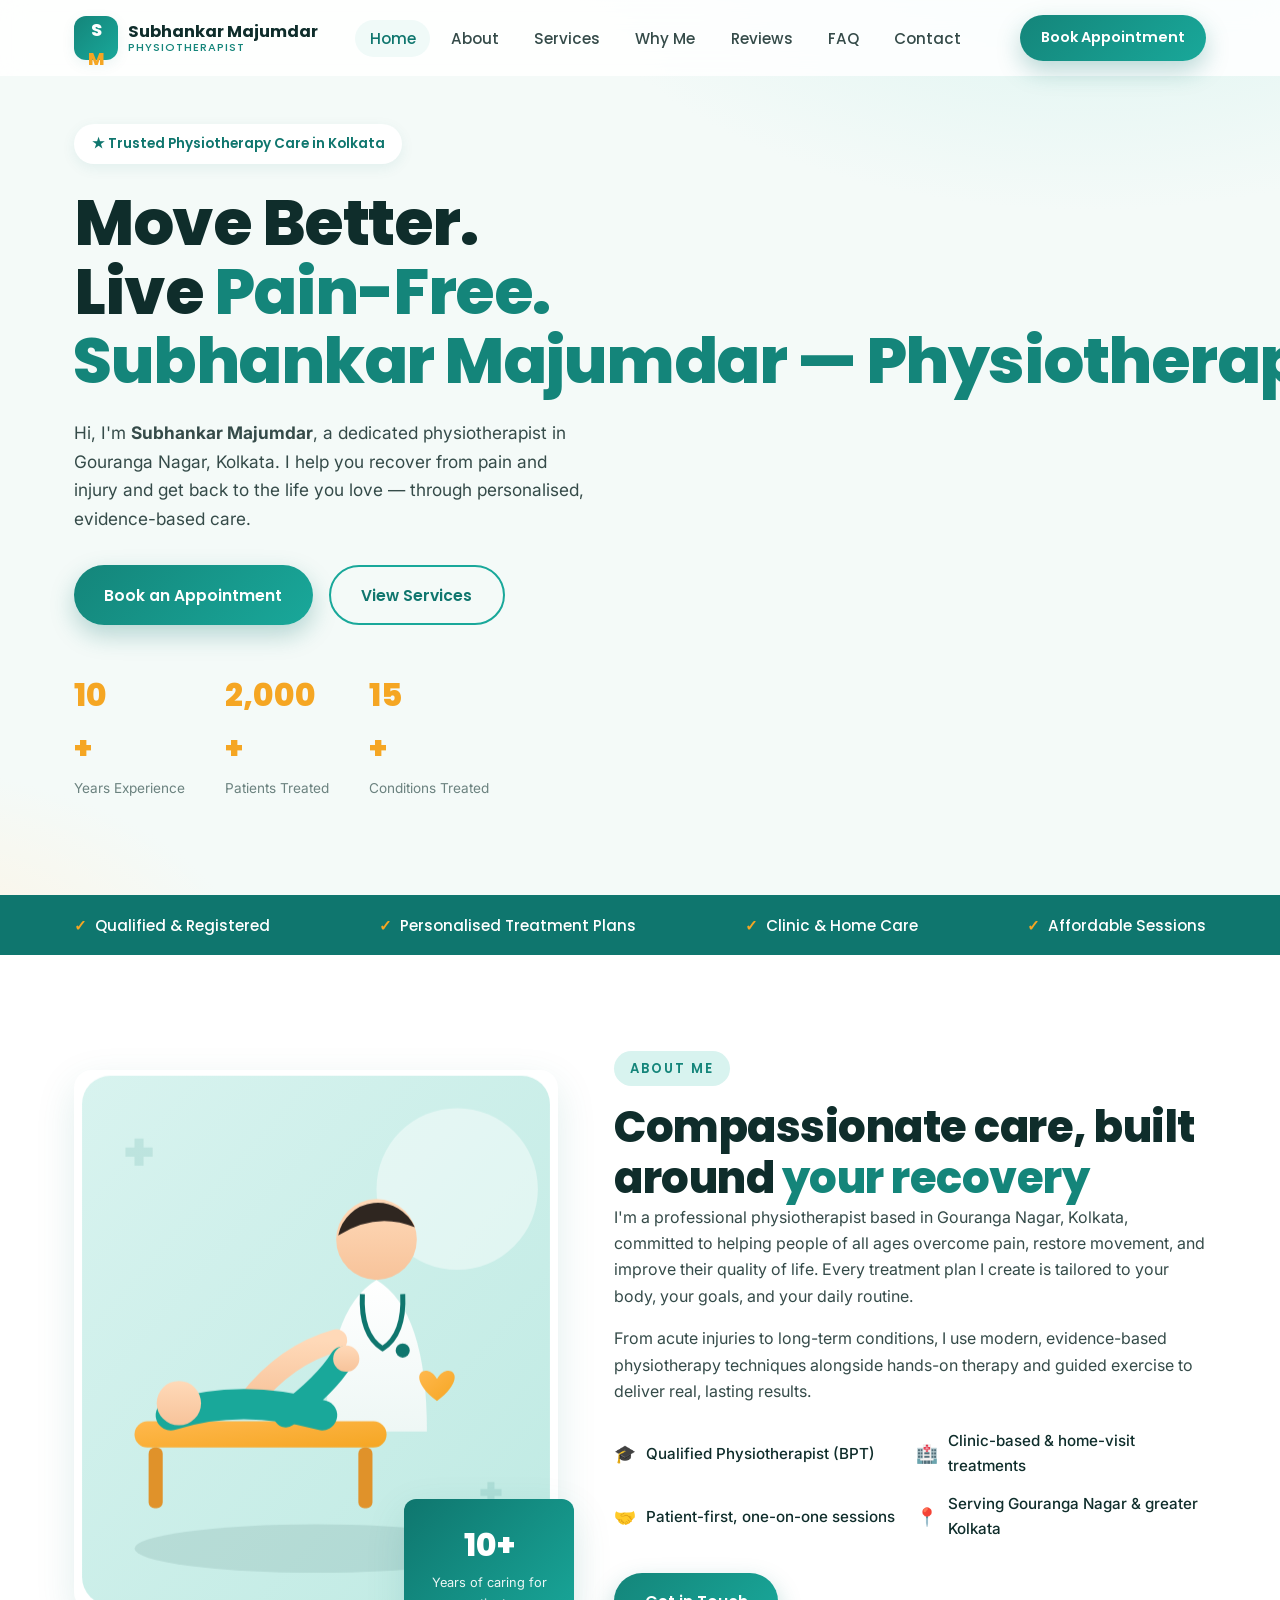
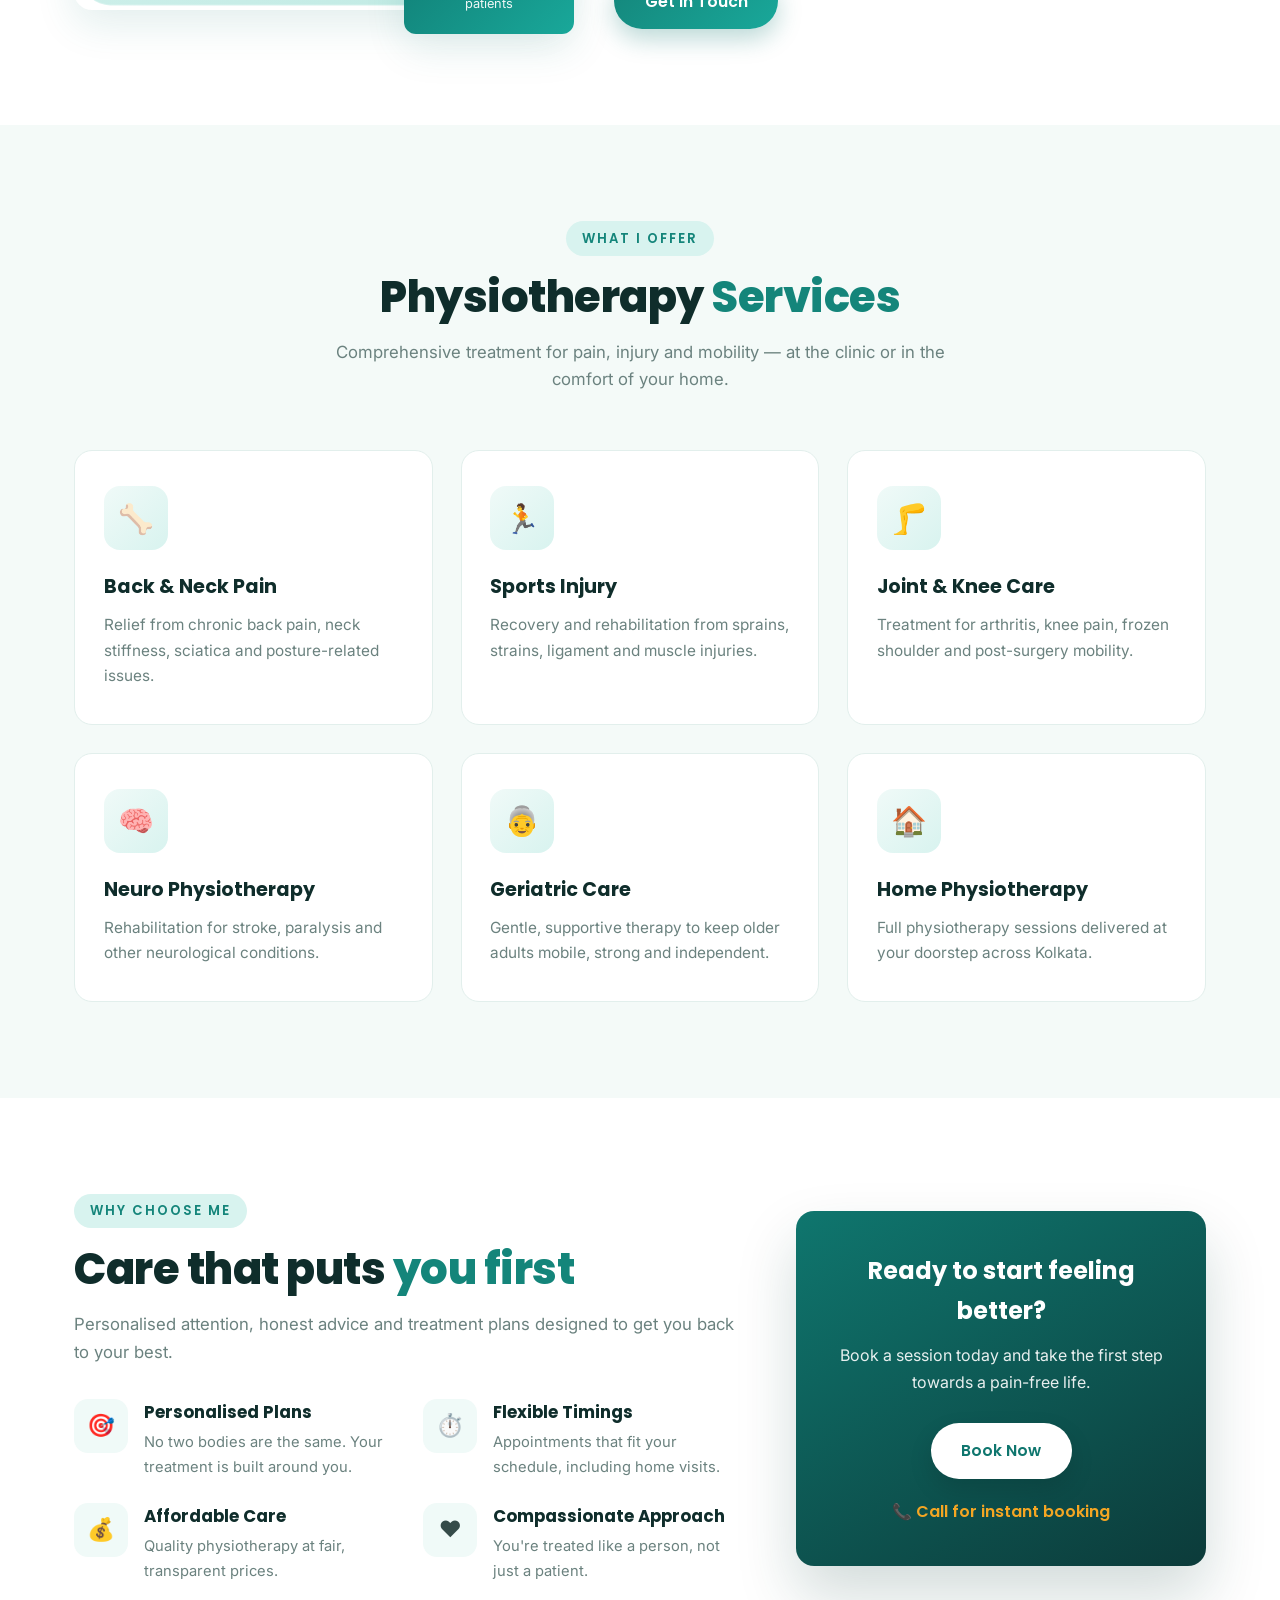
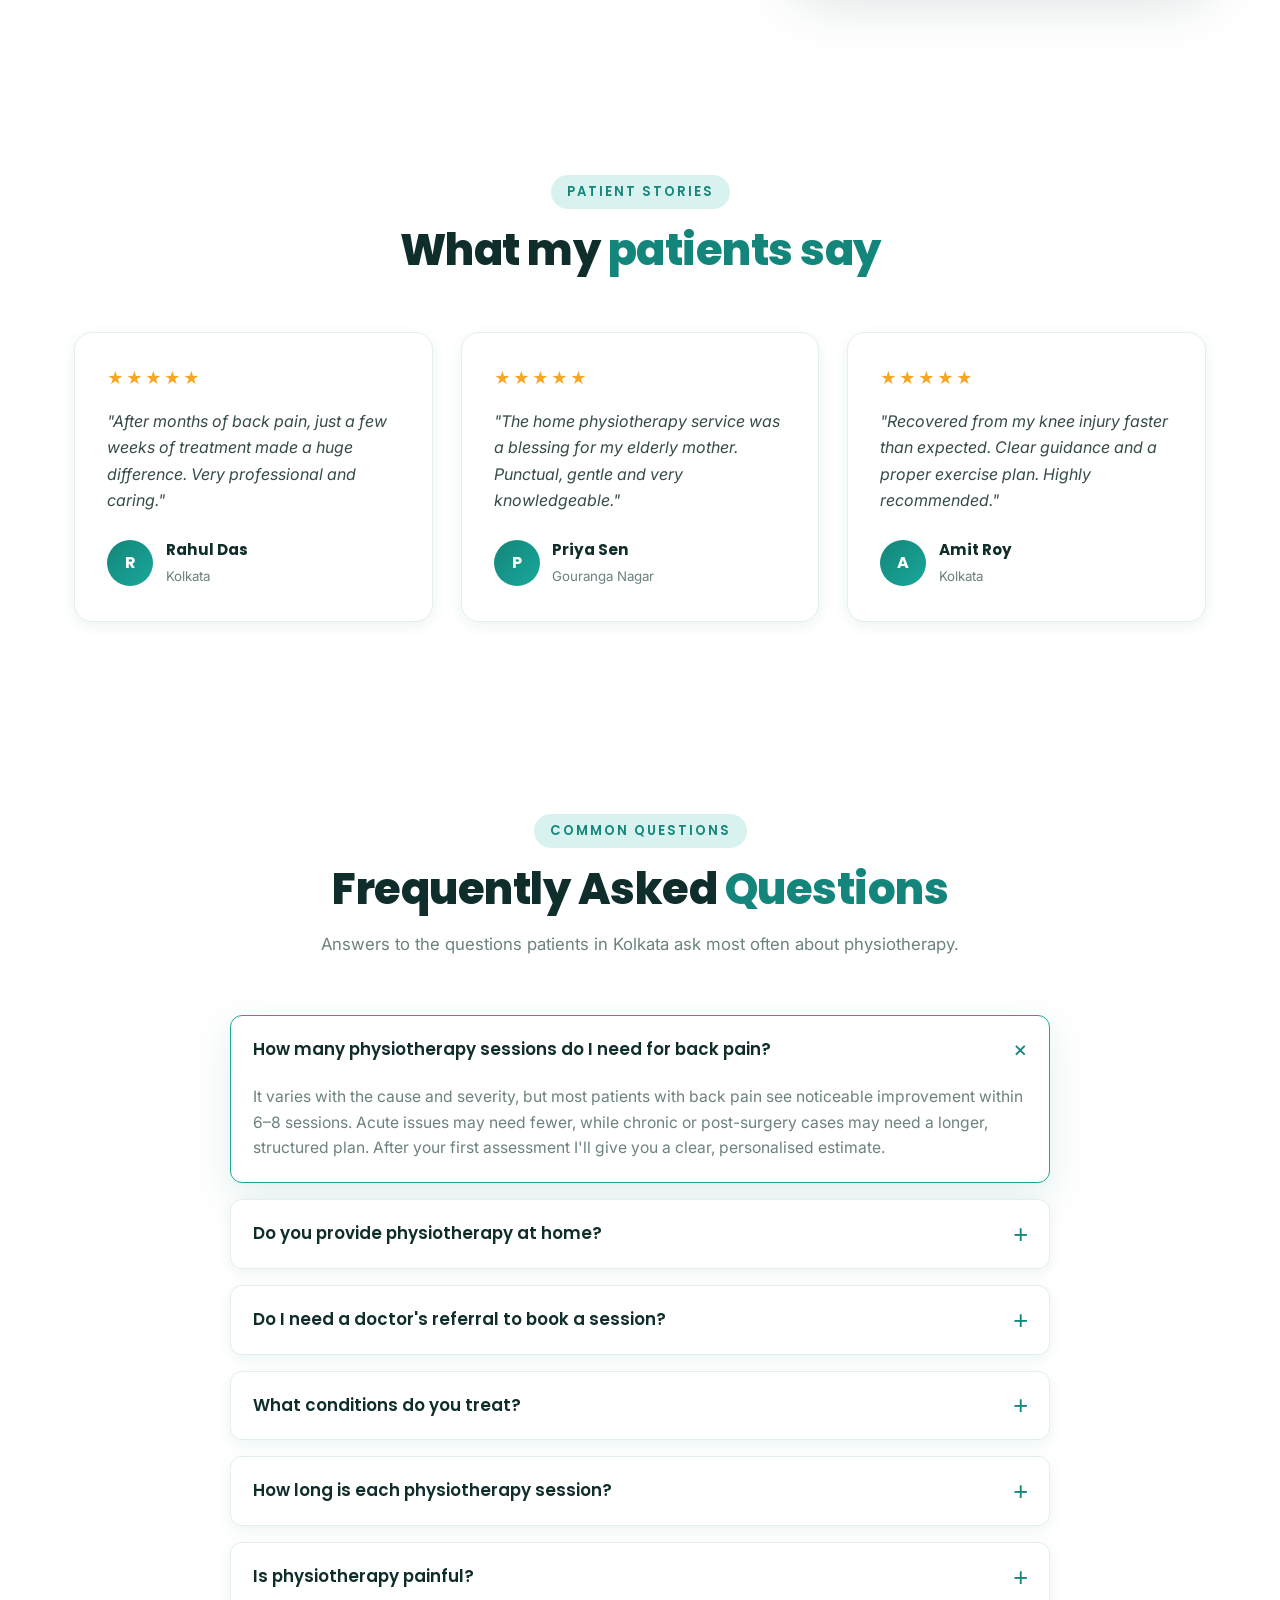
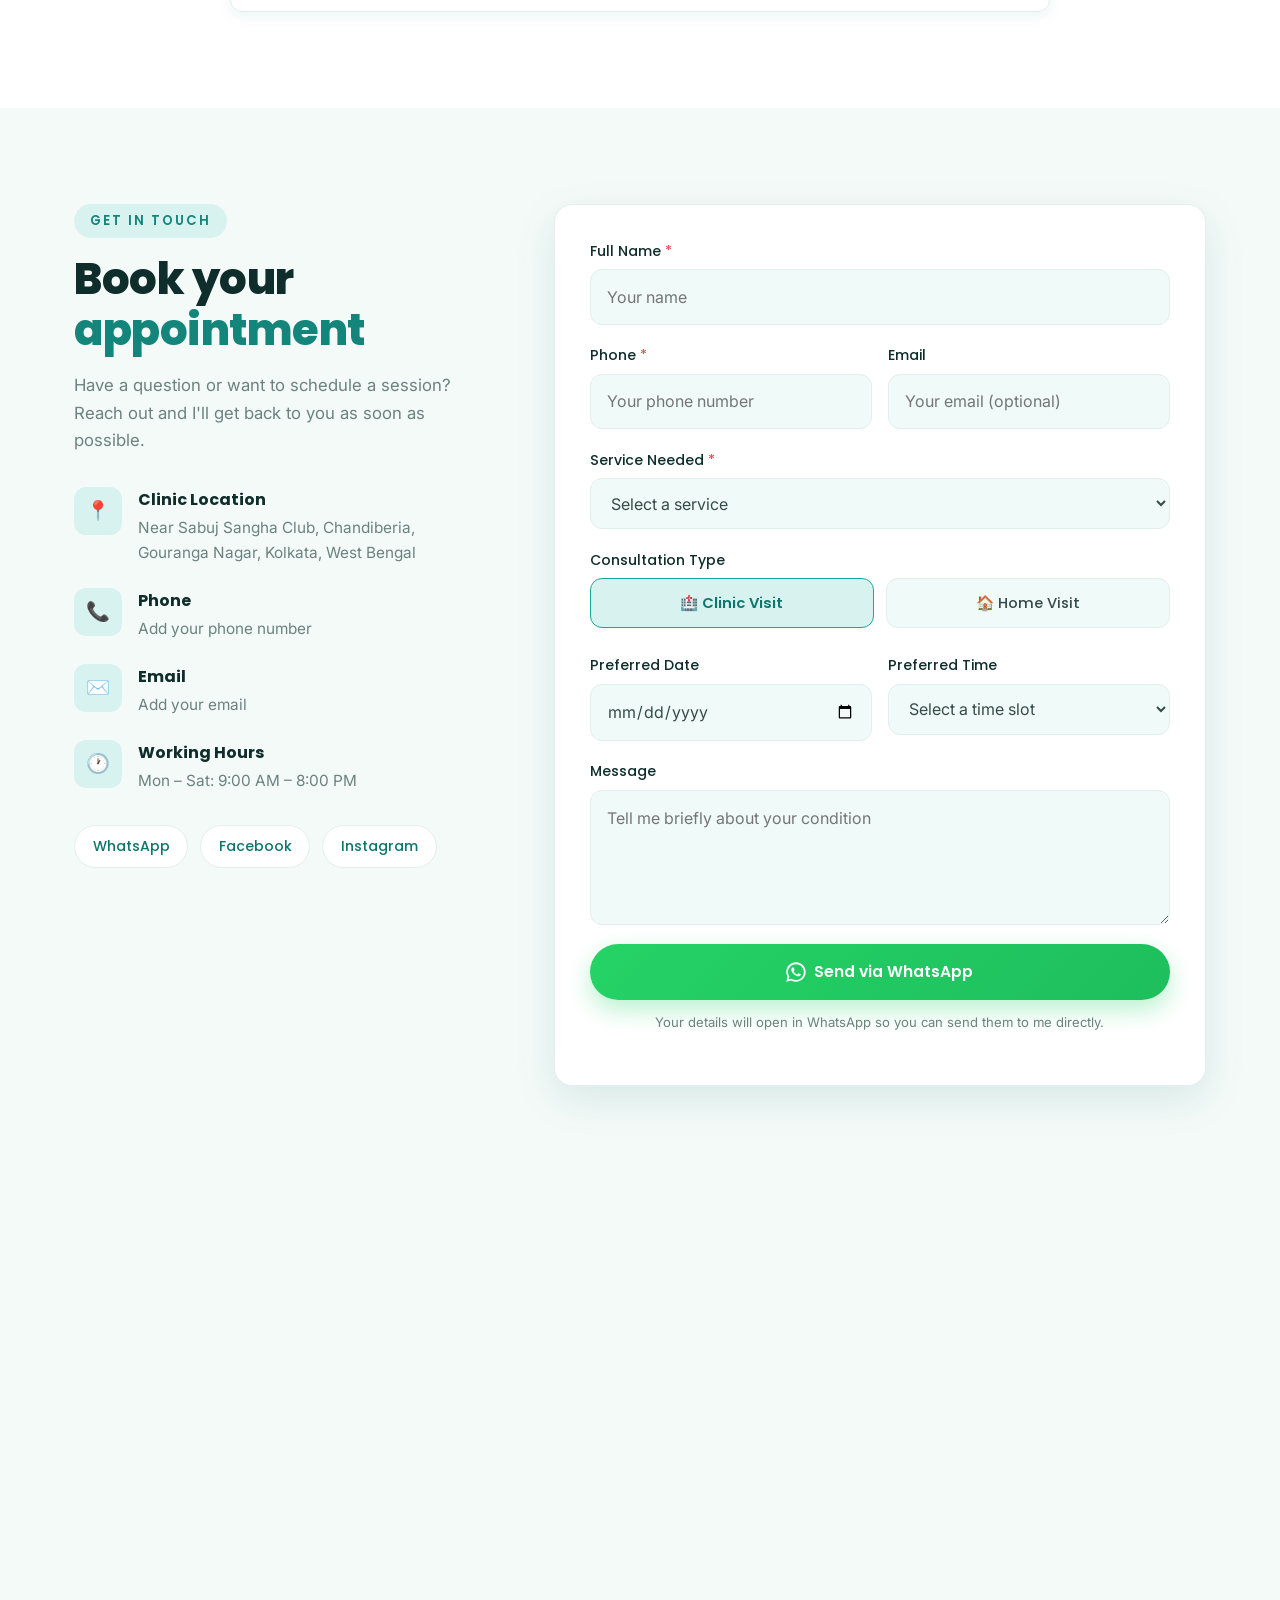
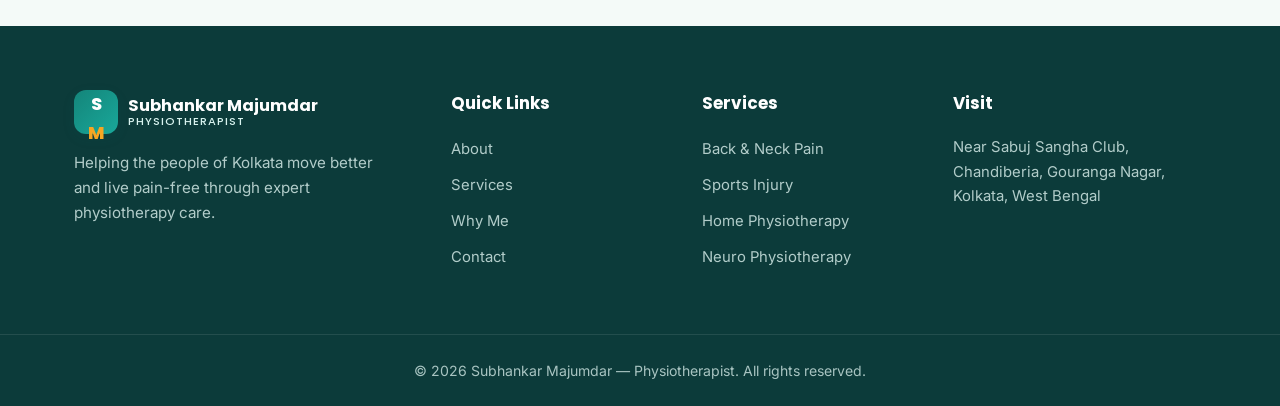
==== commit c4a8eb3c: "Add FAQ section with FAQPage structured data and nav link" ====
--- a/index.html
+++ b/index.html
@@ -76,6 +76,64 @@
     ]
   }
   </script>
+
+  <!-- ===== Structured Data: FAQ ===== -->
+  <script type="application/ld+json">
+  {
+    "@context": "https://schema.org",
+    "@type": "FAQPage",
+    "mainEntity": [
+      {
+        "@type": "Question",
+        "name": "How many physiotherapy sessions do I need for back pain?",
+        "acceptedAnswer": {
+          "@type": "Answer",
+          "text": "It varies with the cause and severity, but most patients with back pain see noticeable improvement within 6 to 8 sessions. Acute issues may need fewer, while chronic or post-surgery cases may need a longer, structured plan. After your first assessment you will get a clear, personalised estimate."
+        }
+      },
+      {
+        "@type": "Question",
+        "name": "Do you provide physiotherapy at home?",
+        "acceptedAnswer": {
+          "@type": "Answer",
+          "text": "Yes. Home physiotherapy is available across Gouranga Nagar and greater Kolkata for patients who find it difficult to travel, including elderly patients and those recovering from surgery or injury. The full session is carried out at your doorstep."
+        }
+      },
+      {
+        "@type": "Question",
+        "name": "Do I need a doctor's referral to book a session?",
+        "acceptedAnswer": {
+          "@type": "Answer",
+          "text": "No referral is required. You can book a physiotherapy assessment directly. If your condition needs medical investigation, you will be advised and the physiotherapist will coordinate with your doctor where needed."
+        }
+      },
+      {
+        "@type": "Question",
+        "name": "What conditions do you treat?",
+        "acceptedAnswer": {
+          "@type": "Answer",
+          "text": "Treatment is offered for back and neck pain, sciatica, sports injuries, knee and joint pain, frozen shoulder, arthritis, post-surgery rehabilitation, neurological conditions such as stroke and paralysis, and geriatric care for older adults."
+        }
+      },
+      {
+        "@type": "Question",
+        "name": "How long is each physiotherapy session?",
+        "acceptedAnswer": {
+          "@type": "Answer",
+          "text": "A typical session lasts 30 to 45 minutes, depending on your condition and treatment plan. The first visit takes a little longer as it includes a full assessment."
+        }
+      },
+      {
+        "@type": "Question",
+        "name": "Is physiotherapy painful?",
+        "acceptedAnswer": {
+          "@type": "Answer",
+          "text": "Physiotherapy should not be painful. Some techniques may cause mild, temporary discomfort, but treatment is always adjusted to your comfort level. The goal is to relieve pain, not add to it."
+        }
+      }
+    ]
+  }
+  </script>
 </head>
 <body>
   <!-- ============ HEADER / NAV ============ -->
@@ -93,6 +151,7 @@
           <li><a href="#services" class="nav__link">Services</a></li>
           <li><a href="#why" class="nav__link">Why Me</a></li>
           <li><a href="#testimonials" class="nav__link">Reviews</a></li>
+          <li><a href="#faq" class="nav__link">FAQ</a></li>
           <li><a href="#contact" class="nav__link">Contact</a></li>
         </ul>
         <button class="nav__close" id="nav-close" aria-label="Close menu">&times;</button>
@@ -338,6 +397,78 @@
       </div>
     </section>
 
+    <!-- ============ FAQ ============ -->
+    <section class="faq section" id="faq">
+      <div class="container">
+        <div class="section__header">
+          <span class="section__eyebrow">Common Questions</span>
+          <h2 class="section__title">Frequently Asked <span>Questions</span></h2>
+          <p class="section__subtitle">
+            Answers to the questions patients in Kolkata ask most often about physiotherapy.
+          </p>
+        </div>
+
+        <div class="faq__list">
+          <details class="faq__item" open>
+            <summary>How many physiotherapy sessions do I need for back pain?</summary>
+            <div class="faq__answer">
+              <p>It varies with the cause and severity, but most patients with back pain
+              see noticeable improvement within 6–8 sessions. Acute issues may need fewer,
+              while chronic or post-surgery cases may need a longer, structured plan. After
+              your first assessment I'll give you a clear, personalised estimate.</p>
+            </div>
+          </details>
+
+          <details class="faq__item">
+            <summary>Do you provide physiotherapy at home?</summary>
+            <div class="faq__answer">
+              <p>Yes. I offer home physiotherapy across Gouranga Nagar and greater Kolkata
+              for patients who find it difficult to travel — including elderly patients and
+              those recovering from surgery or injury. The full session is carried out at
+              your doorstep.</p>
+            </div>
+          </details>
+
+          <details class="faq__item">
+            <summary>Do I need a doctor's referral to book a session?</summary>
+            <div class="faq__answer">
+              <p>No referral is required. You can book a physiotherapy assessment directly.
+              If your condition needs medical investigation, I'll advise you and coordinate
+              with your doctor where needed.</p>
+            </div>
+          </details>
+
+          <details class="faq__item">
+            <summary>What conditions do you treat?</summary>
+            <div class="faq__answer">
+              <p>I treat back &amp; neck pain, sciatica, sports injuries, knee and joint
+              pain, frozen shoulder, arthritis, post-surgery rehabilitation, neurological
+              conditions (such as stroke and paralysis), and provide geriatric care for
+              older adults.</p>
+            </div>
+          </details>
+
+          <details class="faq__item">
+            <summary>How long is each physiotherapy session?</summary>
+            <div class="faq__answer">
+              <p>A typical session lasts 30–45 minutes, depending on your condition and the
+              treatment plan. Your first visit takes a little longer as it includes a full
+              assessment.</p>
+            </div>
+          </details>
+
+          <details class="faq__item">
+            <summary>Is physiotherapy painful?</summary>
+            <div class="faq__answer">
+              <p>Physiotherapy should not be painful. Some techniques may cause mild,
+              temporary discomfort, but treatment is always adjusted to your comfort level.
+              The goal is to relieve pain, not add to it.</p>
+            </div>
+          </details>
+        </div>
+      </div>
+    </section>
+
     <!-- ============ CONTACT ============ -->
     <section class="contact section" id="contact">
       <div class="container contact__container">
--- a/css/styles.css
+++ b/css/styles.css
@@ -346,6 +346,33 @@
 }
 .testimonial__author strong { display: block; font-family: var(--font-head); color: var(--dark); font-size: 0.95rem; }
 .testimonial__author small { color: var(--muted); }
+
+/* ============================================================
+   FAQ
+   ============================================================ */
+.faq__list { max-width: 820px; margin-inline: auto; display: grid; gap: 1rem; }
+.faq__item {
+  background: #fff; border: 1px solid var(--border);
+  border-radius: var(--radius-sm); box-shadow: var(--shadow-sm);
+  overflow: hidden; transition: border-color 0.2s, box-shadow 0.2s;
+}
+.faq__item[open] { border-color: var(--teal-500); box-shadow: var(--shadow-md); }
+.faq__item summary {
+  list-style: none; cursor: pointer;
+  font-family: var(--font-head); font-weight: 600; font-size: 1.05rem;
+  color: var(--dark);
+  padding: 1.25rem 3rem 1.25rem 1.4rem; position: relative;
+}
+.faq__item summary::-webkit-details-marker { display: none; }
+.faq__item summary::after {
+  content: "+"; position: absolute; right: 1.3rem; top: 50%;
+  transform: translateY(-50%); font-size: 1.6rem; font-weight: 400;
+  color: var(--teal-600); transition: transform 0.25s ease;
+}
+.faq__item[open] summary::after { transform: translateY(-50%) rotate(45deg); }
+.faq__item summary:hover { color: var(--teal-700); }
+.faq__answer { padding: 0 1.4rem 1.3rem; }
+.faq__answer p { color: var(--muted); font-size: 0.98rem; }
 
 /* ============================================================
    CONTACT
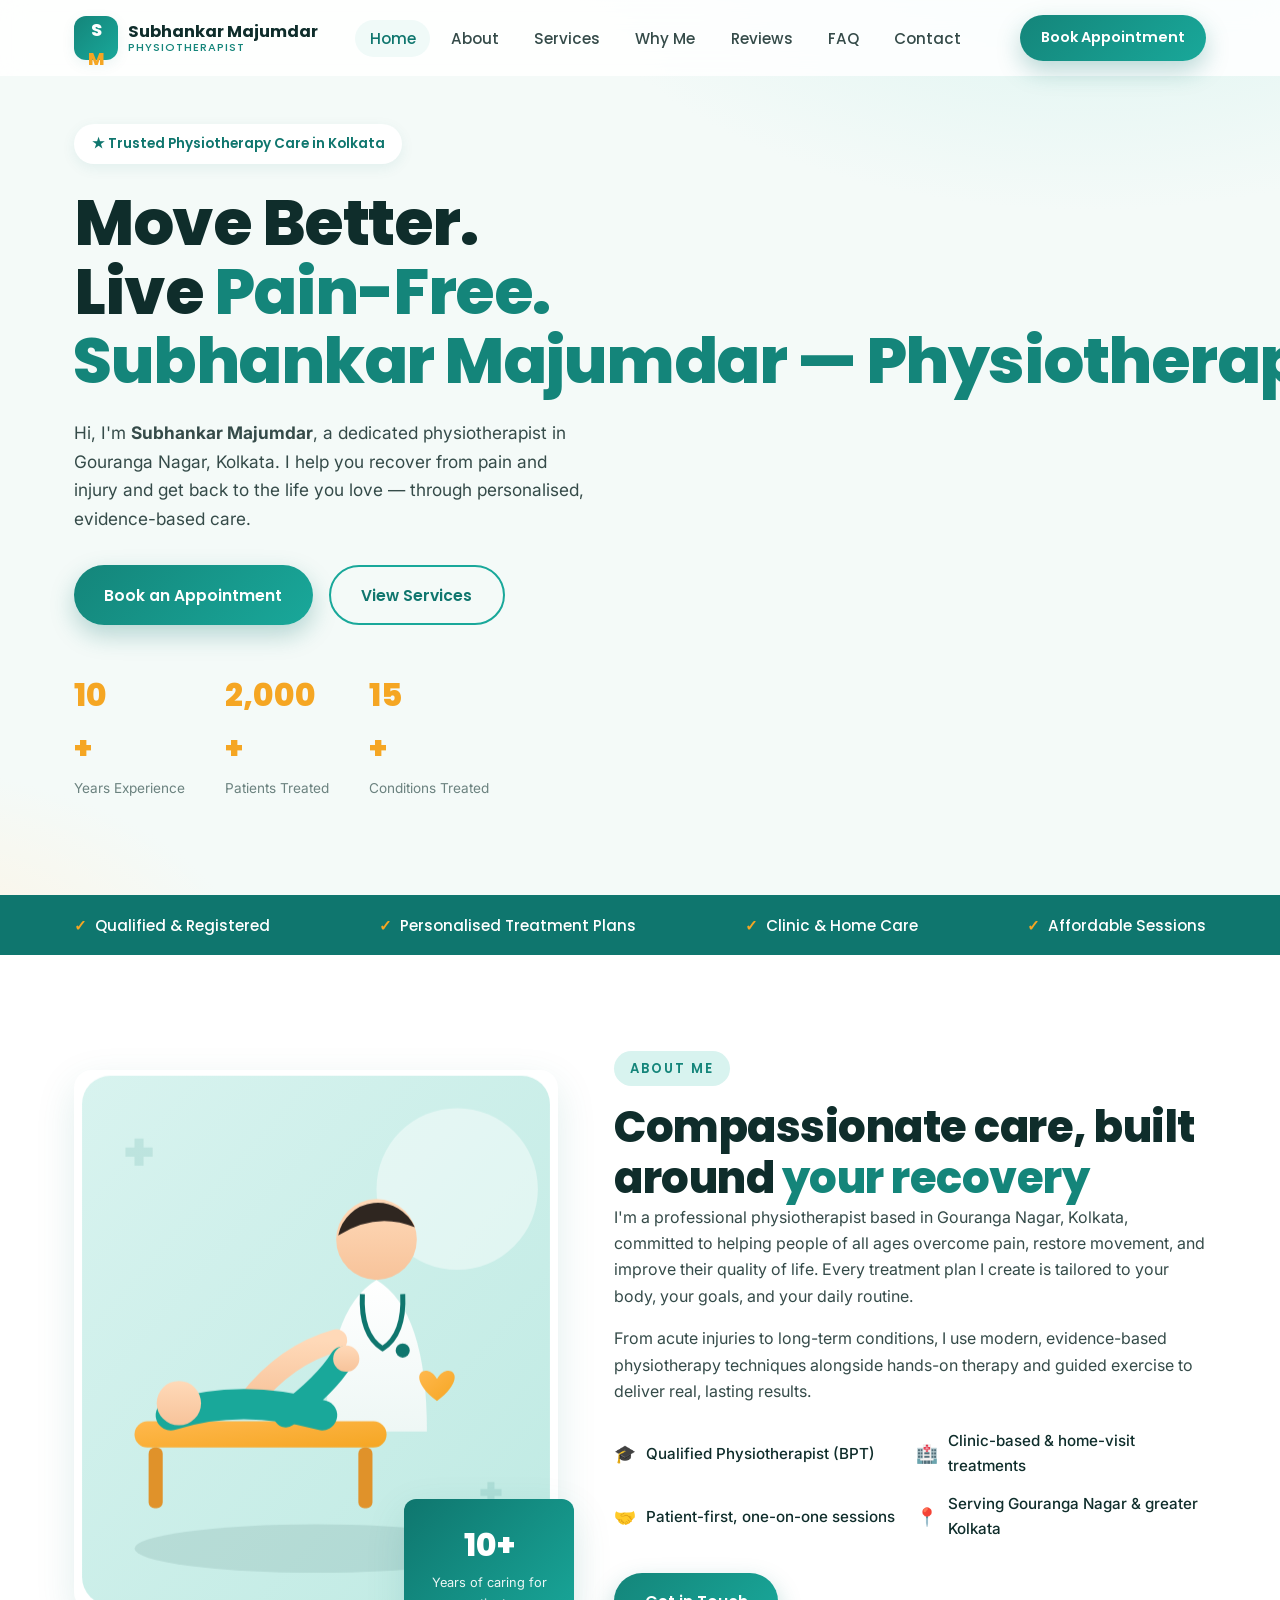
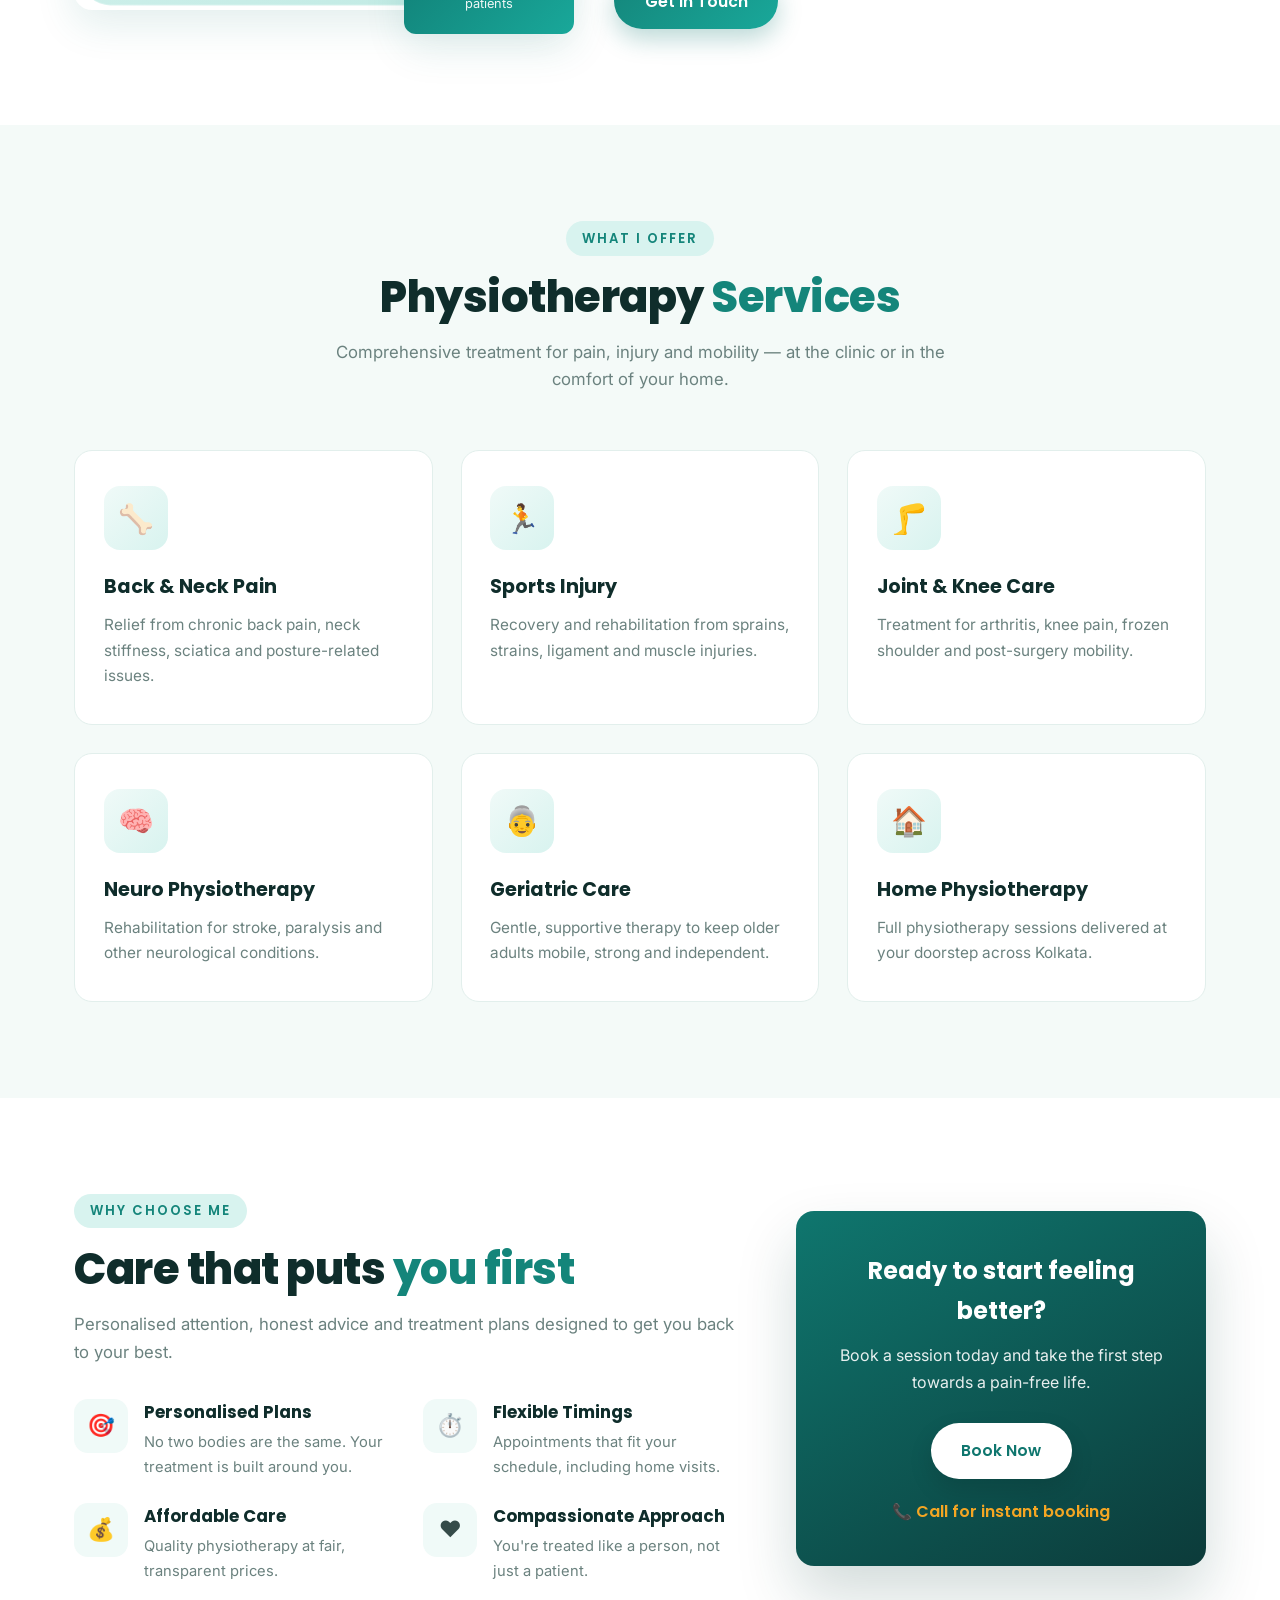
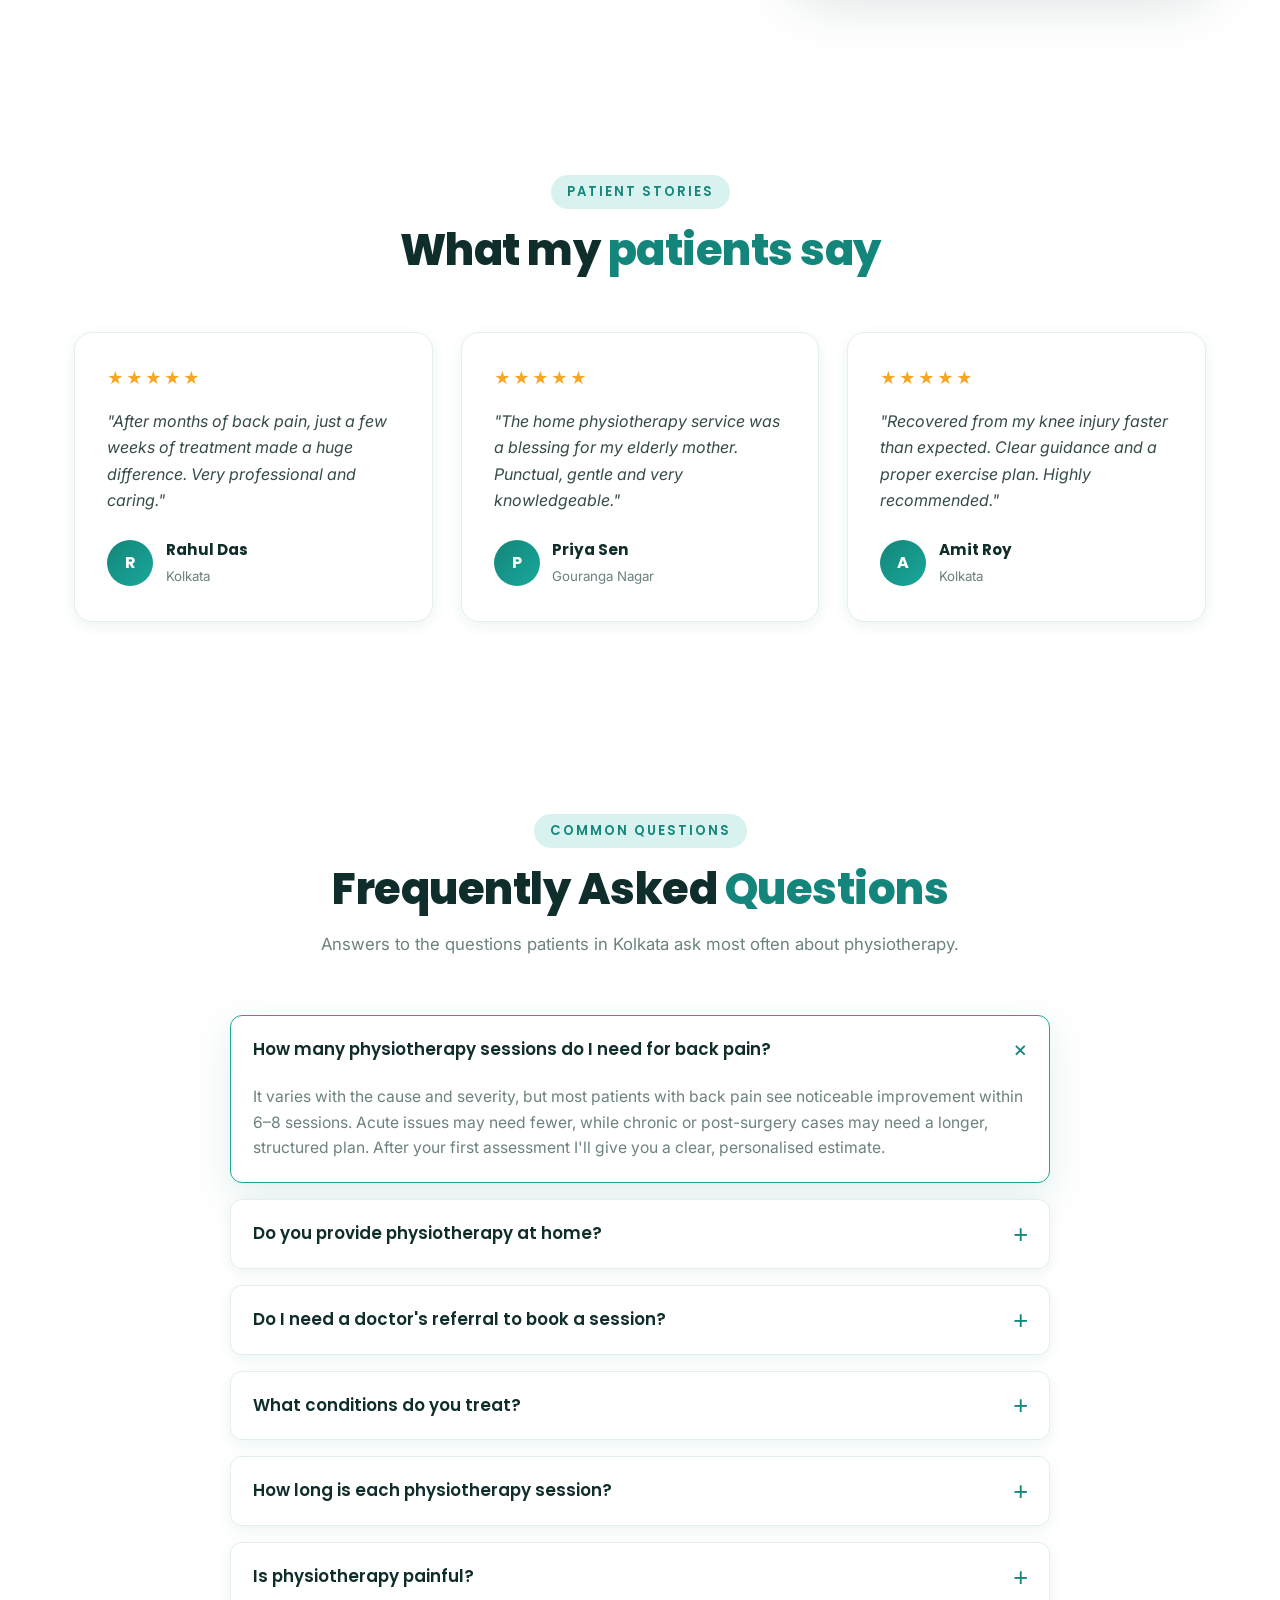
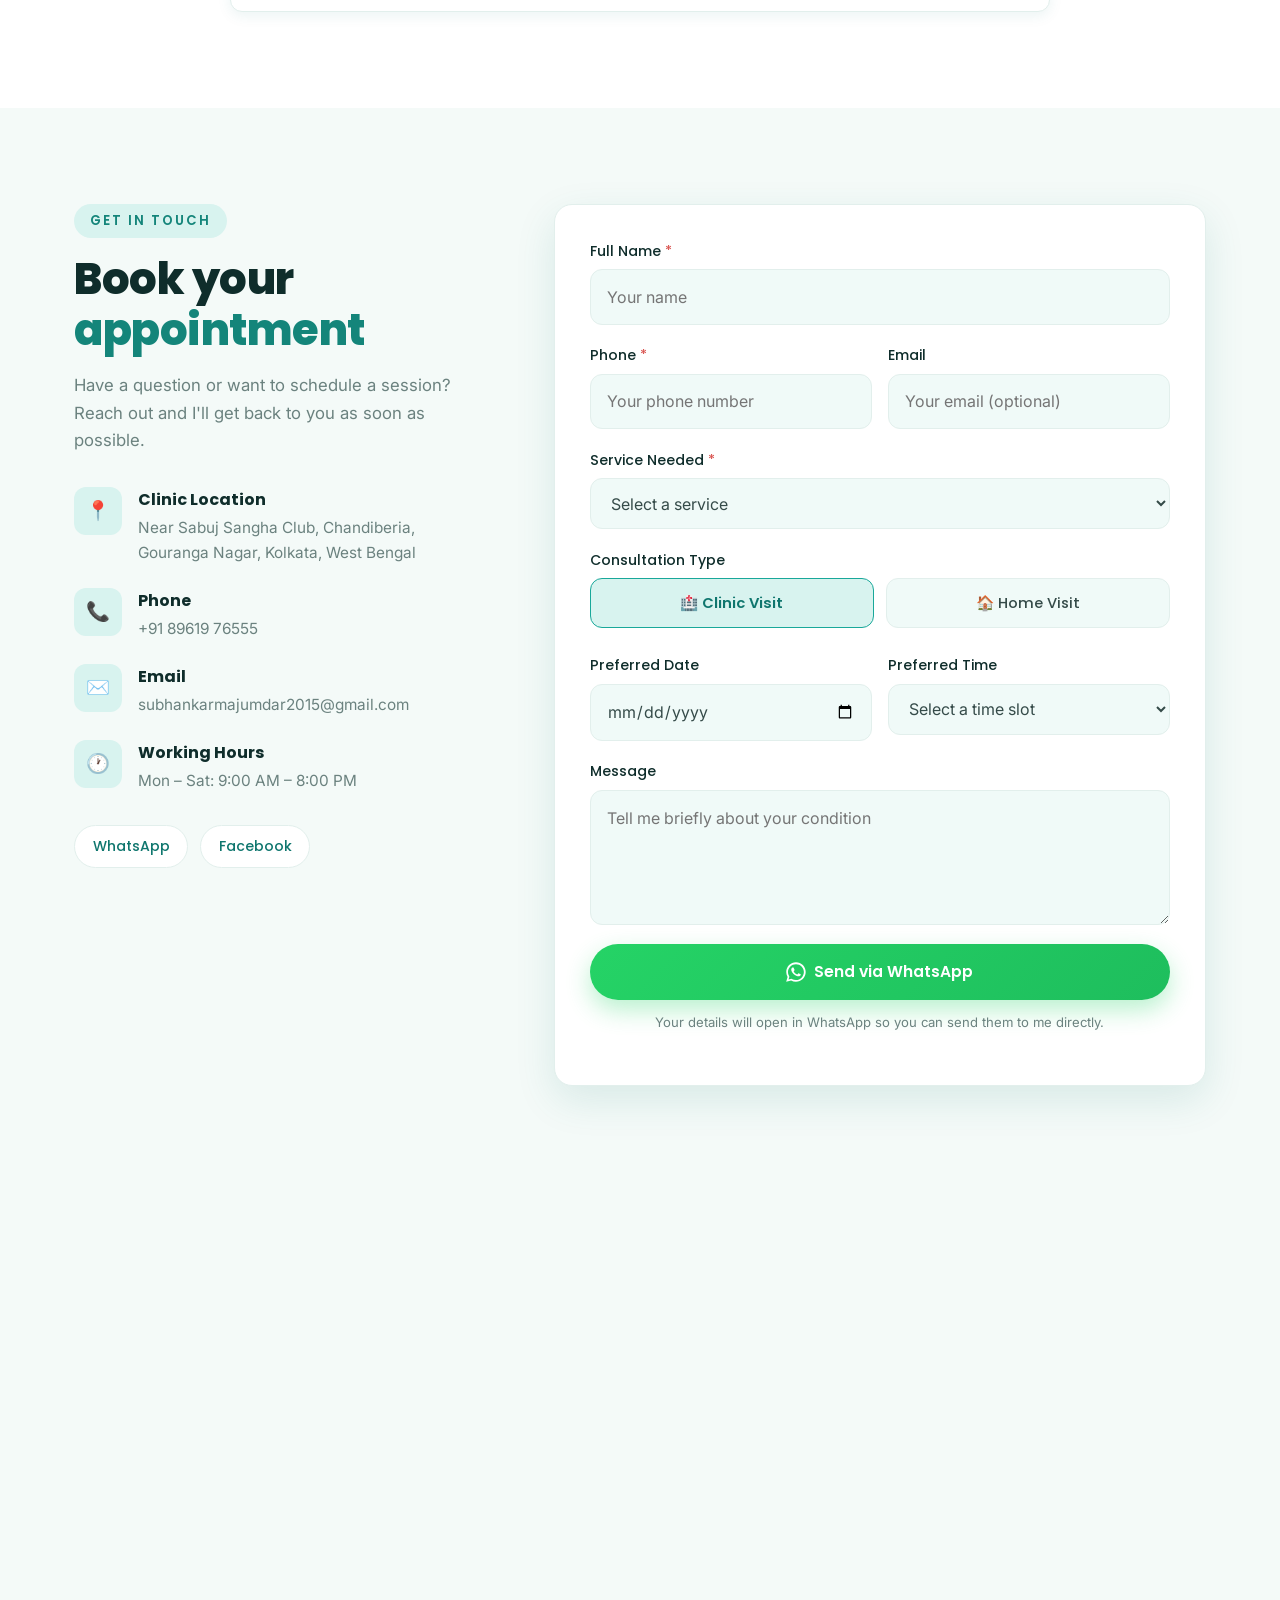
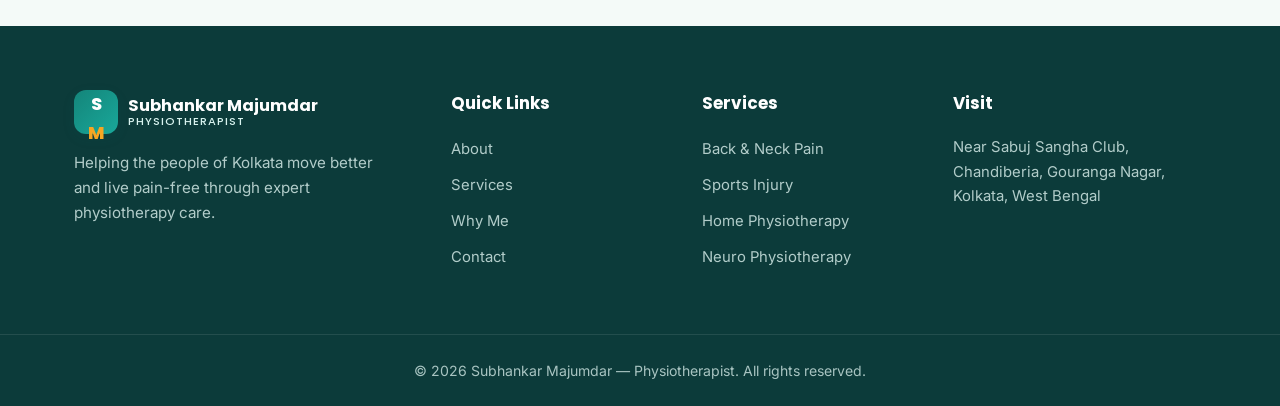
==== commit 8b71d21f: "Wire in real phone, WhatsApp, email and Facebook link across site and schema" ====
--- a/index.html
+++ b/index.html
@@ -49,7 +49,9 @@
     "medicalSpecialty": "Physiotherapy",
     "url": "https://harajit05.github.io/tt1/",
     "image": "https://harajit05.github.io/tt1/assets/og-image.svg",
-    "telephone": "+91-0000000000",
+    "telephone": "+91-8961976555",
+    "email": "subhankarmajumdar2015@gmail.com",
+    "sameAs": ["https://www.facebook.com/share/1HMEFhq6Rj/?mibextid=wwXIfr"],
     "priceRange": "$$",
     "address": {
       "@type": "PostalAddress",
@@ -356,7 +358,7 @@
           <h3>Ready to start feeling better?</h3>
           <p>Book a session today and take the first step towards a pain-free life.</p>
           <a href="#contact" class="btn btn--light">Book Now</a>
-          <a href="tel:+910000000000" class="why__call">📞 Call for instant booking</a>
+          <a href="tel:+918961976555" class="why__call">📞 Call for instant booking</a>
         </div>
       </div>
     </section>
@@ -491,14 +493,14 @@
               <span class="contact__icon">📞</span>
               <div>
                 <strong>Phone</strong>
-                <p><a href="tel:+910000000000">Add your phone number</a></p>
+                <p><a href="tel:+918961976555">+91 89619 76555</a></p>
               </div>
             </li>
             <li>
               <span class="contact__icon">✉️</span>
               <div>
                 <strong>Email</strong>
-                <p><a href="mailto:hello@example.com">Add your email</a></p>
+                <p><a href="mailto:subhankarmajumdar2015@gmail.com">subhankarmajumdar2015@gmail.com</a></p>
               </div>
             </li>
             <li>
@@ -510,9 +512,8 @@
             </li>
           </ul>
           <div class="contact__socials">
-            <a href="https://wa.me/910000000000" target="_blank" rel="noopener" aria-label="WhatsApp" class="social social--wa">WhatsApp</a>
-            <a href="#" aria-label="Facebook" class="social">Facebook</a>
-            <a href="#" aria-label="Instagram" class="social">Instagram</a>
+            <a href="https://wa.me/918961976555" target="_blank" rel="noopener" aria-label="WhatsApp" class="social social--wa">WhatsApp</a>
+            <a href="https://www.facebook.com/share/1HMEFhq6Rj/?mibextid=wwXIfr" target="_blank" rel="noopener" aria-label="Facebook" class="social">Facebook</a>
           </div>
         </div>
 
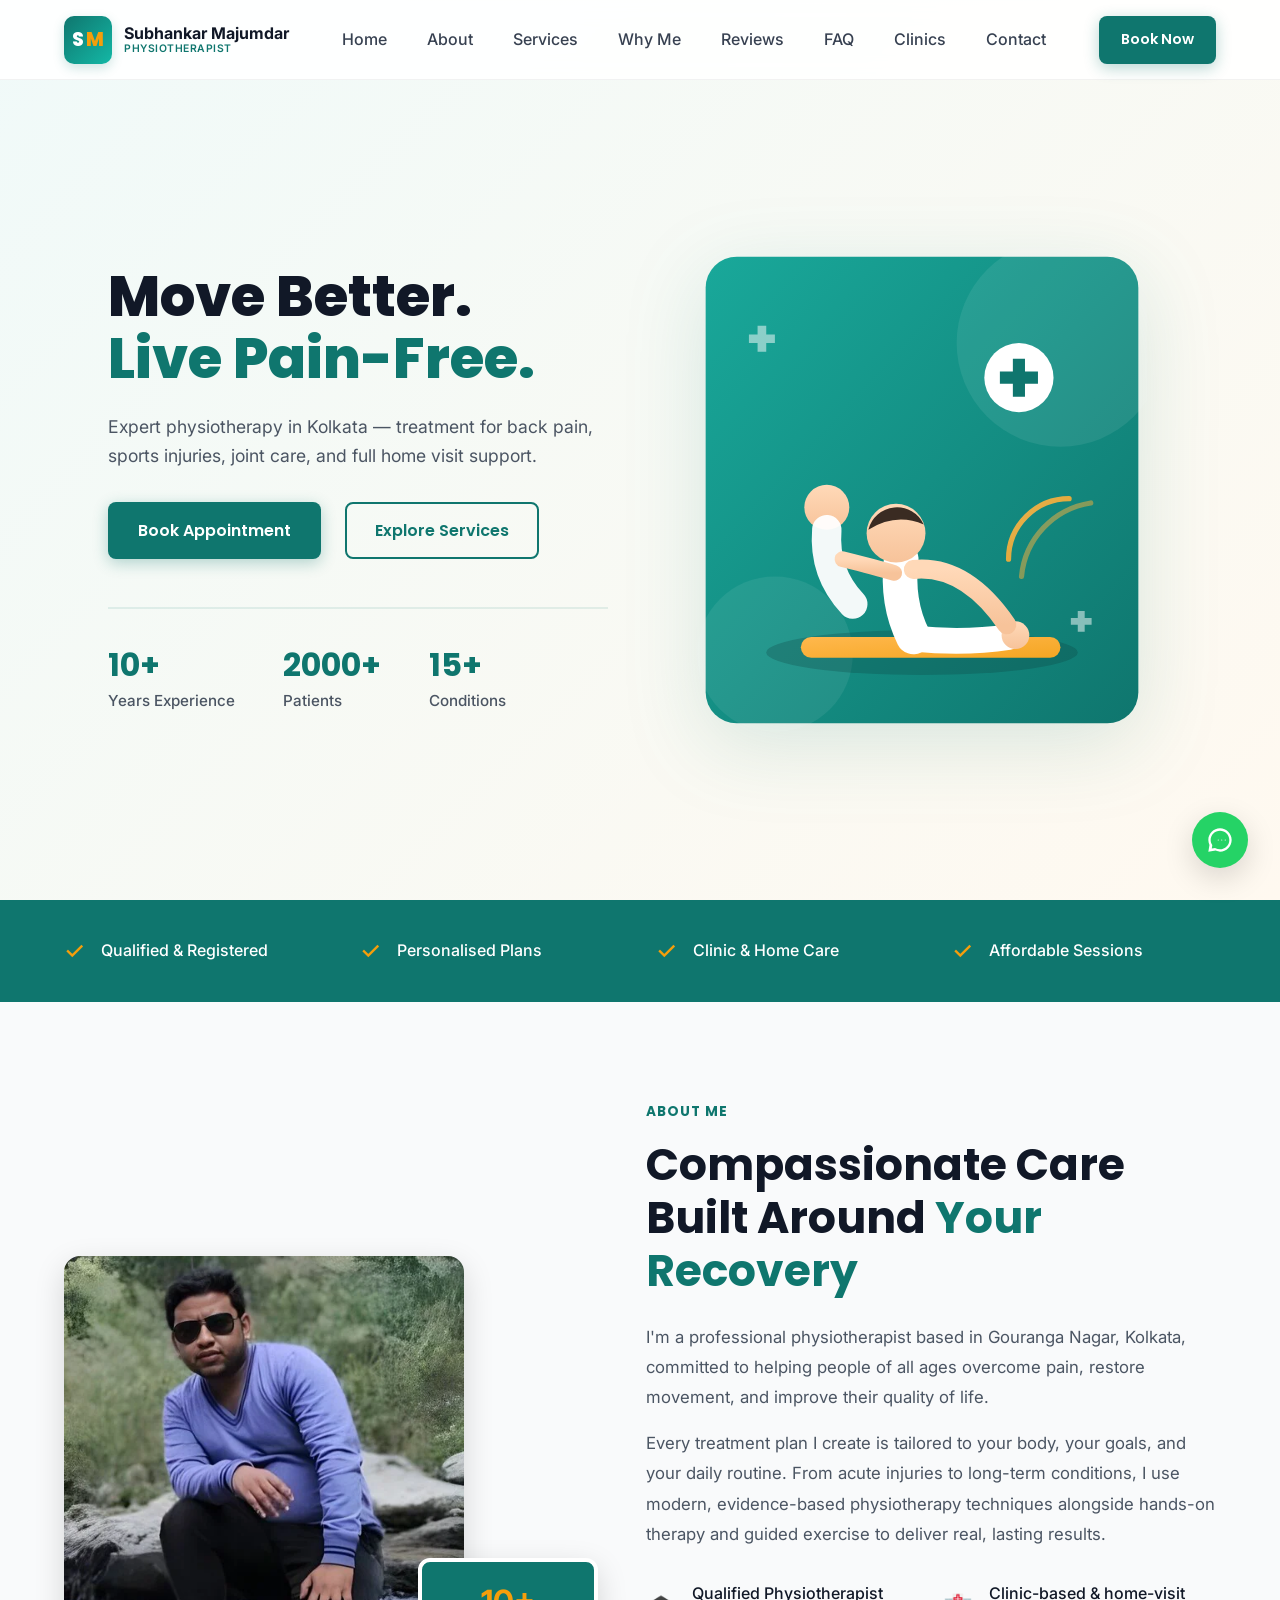
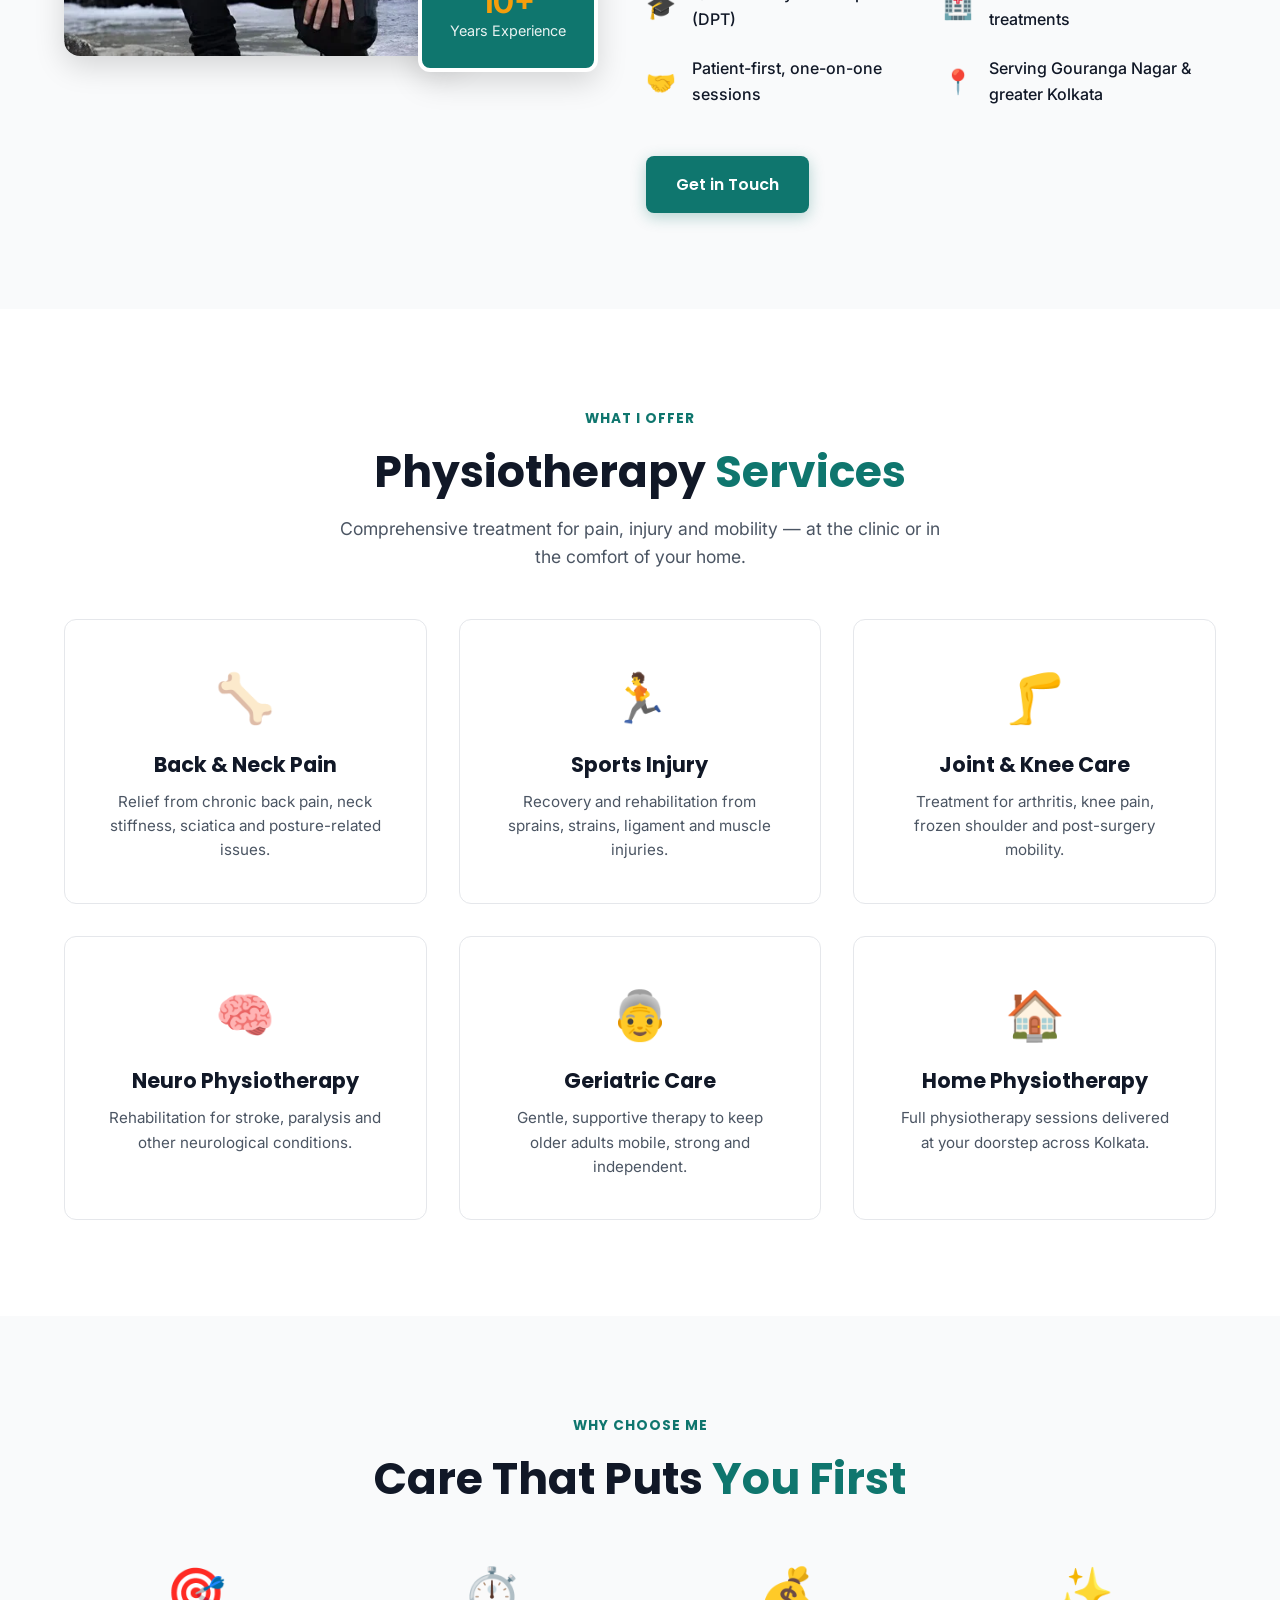
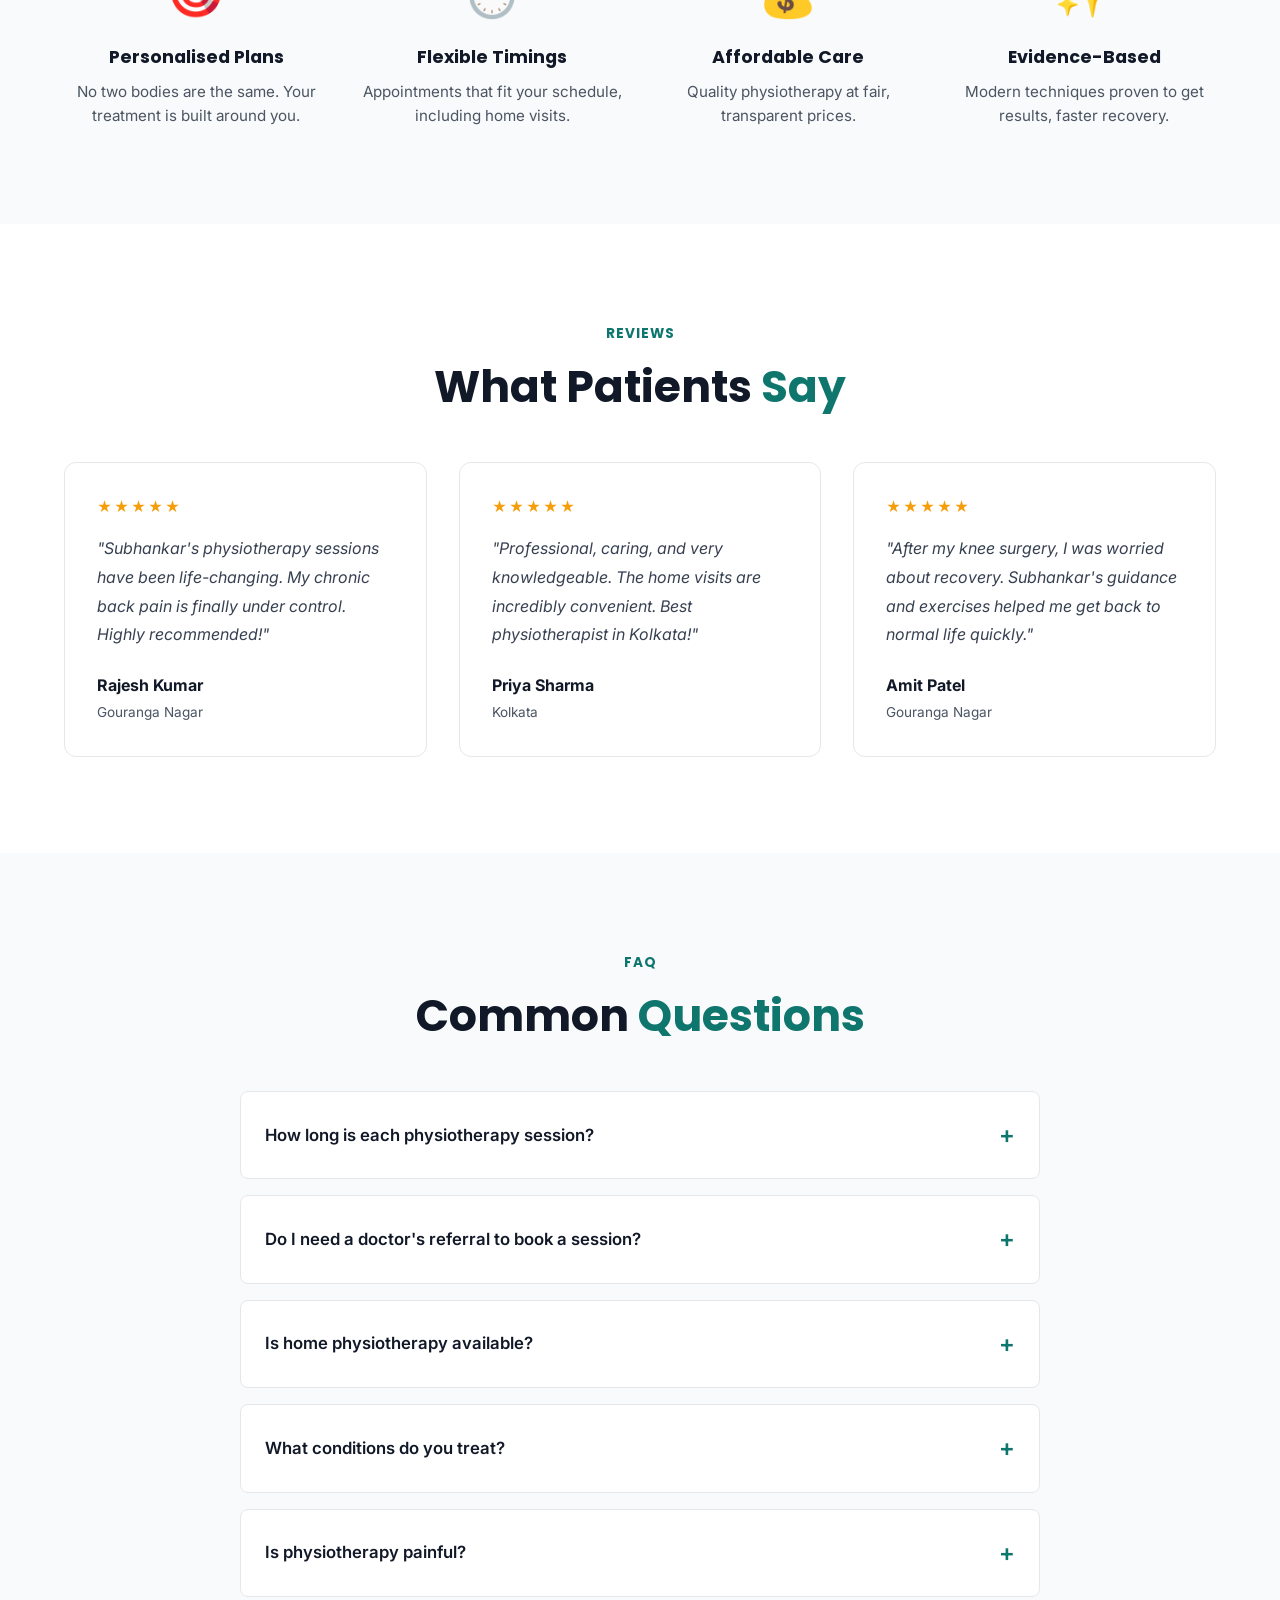
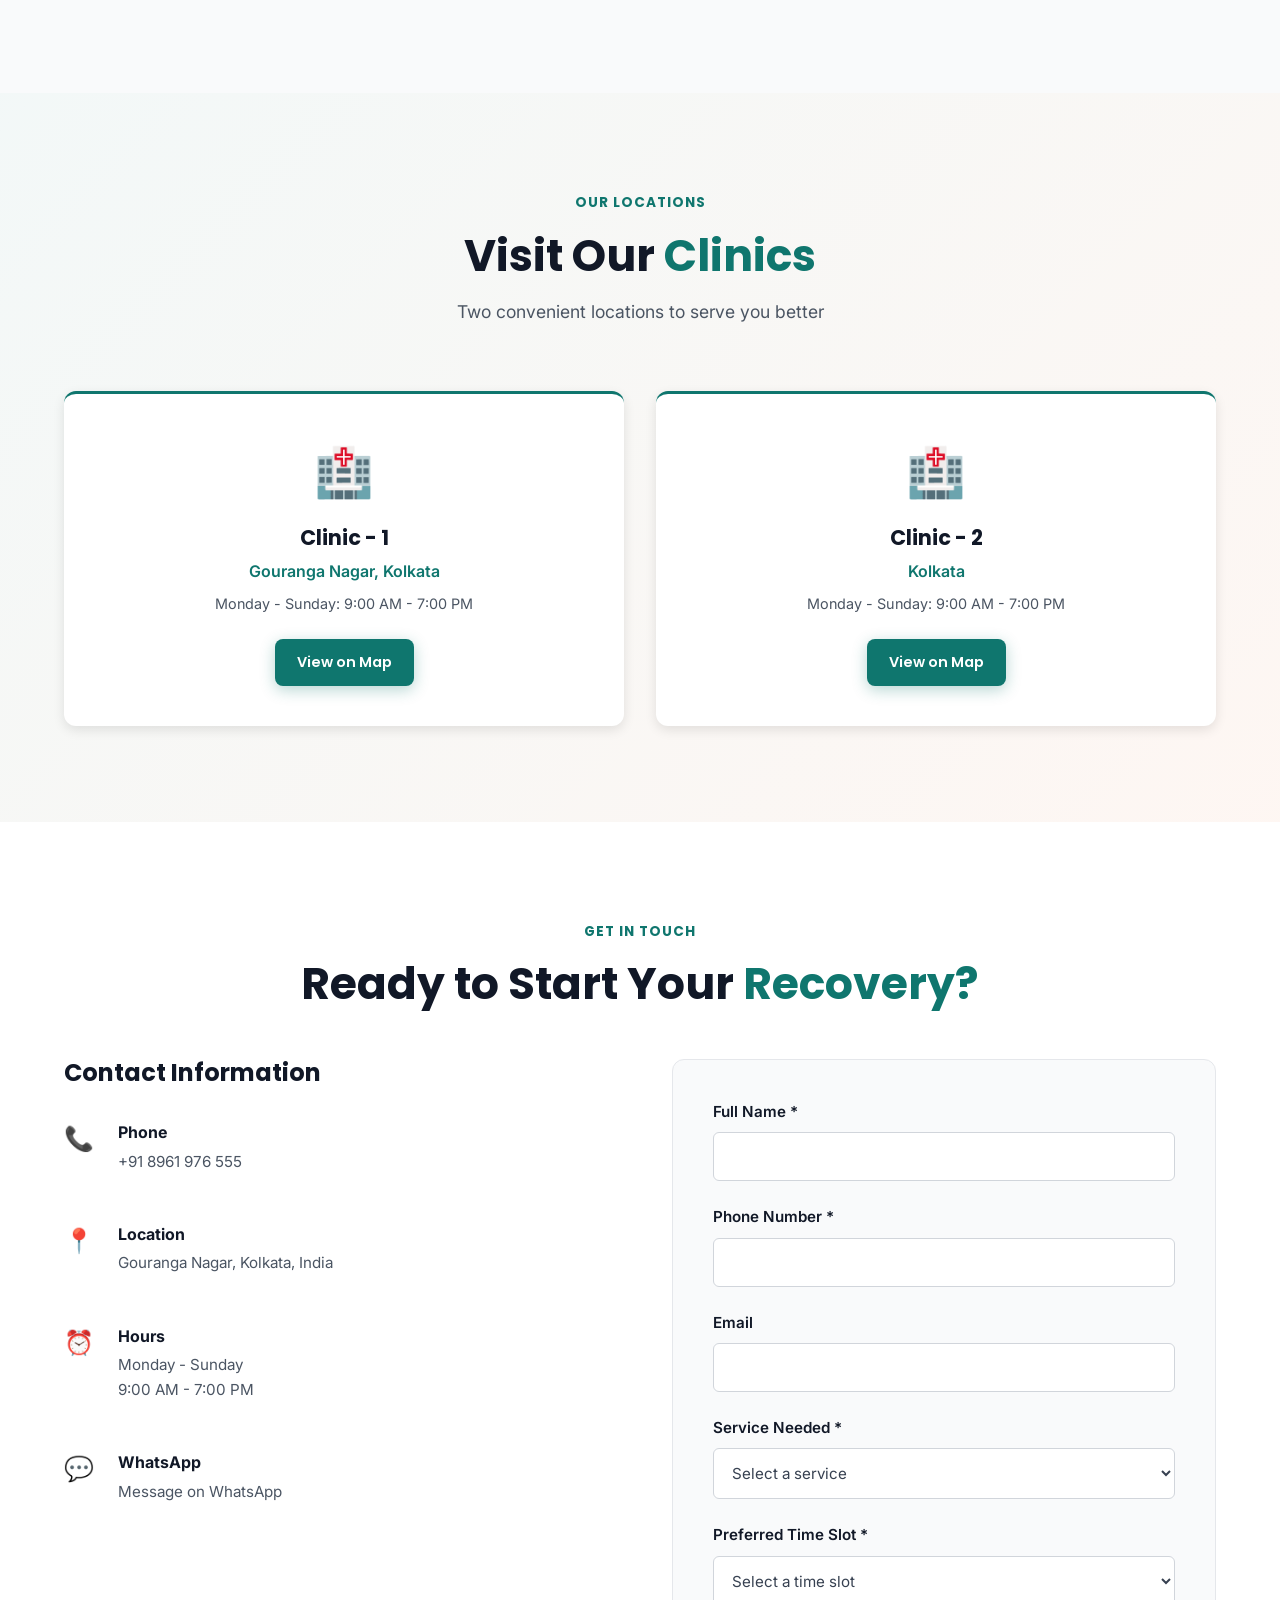
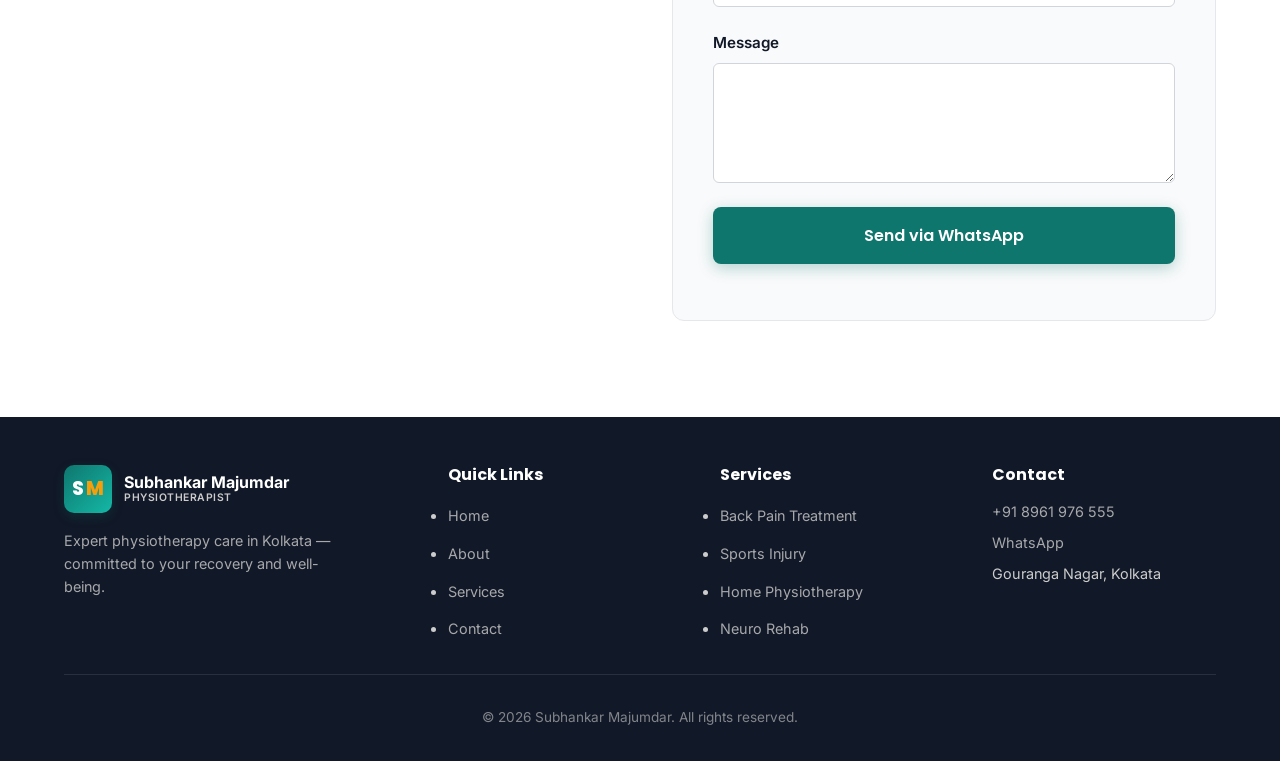
==== commit 60591cf3: "Main PFP Added" ====
--- a/index.html
+++ b/index.html
@@ -7,27 +7,21 @@
   <!-- ===== Primary SEO ===== -->
   <title>Physiotherapist in Gouranga Nagar, Kolkata | Subhankar Majumdar</title>
   <meta name="description" content="Subhankar Majumdar is a qualified physiotherapist in Gouranga Nagar, Kolkata. Treatment for back pain, sports injury, knee & joint pain, neuro rehab and home physiotherapy. Book an appointment today." />
-  <meta name="keywords" content="physiotherapist Kolkata, physiotherapy Gouranga Nagar, back pain treatment Kolkata, sports injury physiotherapist, home physiotherapy Kolkata, knee pain, neuro physiotherapy, Subhankar Majumdar" />
+  <meta name="keywords" content="physiotherapist Kolkata, physiotherapy Gouranga Nagar, back pain treatment Kolkata, sports injury physiotherapist, home physiotherapy Kolkata, knee pain, neuro physiotherapy" />
   <meta name="author" content="Subhankar Majumdar" />
   <meta name="robots" content="index, follow" />
-  <meta name="geo.region" content="IN-WB" />
-  <meta name="geo.placename" content="Gouranga Nagar, Kolkata" />
-  <link rel="canonical" href="https://harajit05.github.io/tt1/" />
-
-  <!-- ===== Open Graph (Facebook / WhatsApp) ===== -->
+
+  <!-- ===== Open Graph ===== -->
   <meta property="og:type" content="website" />
   <meta property="og:title" content="Physiotherapist in Gouranga Nagar, Kolkata | Subhankar Majumdar" />
-  <meta property="og:description" content="Expert physiotherapy in Kolkata — back pain, sports injury, joint care, neuro rehab and home visits. Move better, live pain-free." />
+  <meta property="og:description" content="Expert physiotherapy in Kolkata — back pain, sports injury, joint care, neuro rehab and home visits." />
   <meta property="og:url" content="https://harajit05.github.io/tt1/" />
   <meta property="og:image" content="https://harajit05.github.io/tt1/assets/og-image.svg" />
-  <meta property="og:locale" content="en_IN" />
-  <meta property="og:site_name" content="Subhankar Majumdar - Physiotherapist" />
 
   <!-- ===== Twitter Card ===== -->
   <meta name="twitter:card" content="summary_large_image" />
   <meta name="twitter:title" content="Physiotherapist in Gouranga Nagar, Kolkata | Subhankar Majumdar" />
   <meta name="twitter:description" content="Expert physiotherapy in Kolkata — back pain, sports injury, joint care, neuro rehab and home visits." />
-  <meta name="twitter:image" content="https://harajit05.github.io/tt1/assets/og-image.svg" />
 
   <!-- ===== Favicon ===== -->
   <link rel="icon" type="image/svg+xml" href="assets/favicon.svg" />
@@ -36,622 +30,499 @@
   <link rel="preconnect" href="https://fonts.googleapis.com" />
   <link rel="preconnect" href="https://fonts.gstatic.com" crossorigin />
   <link href="https://fonts.googleapis.com/css2?family=Poppins:wght@500;600;700;800&family=Inter:wght@400;500;600&display=swap" rel="stylesheet" />
-  <link rel="stylesheet" href="css/styles.css" />
-
-  <!-- ===== Structured Data: LocalBusiness / Physiotherapy ===== -->
+
+  <!-- ===== Styles ===== -->
+  <link rel="stylesheet" href="css/new-styles.css" />
+
+  <!-- ===== Structured Data ===== -->
   <script type="application/ld+json">
   {
     "@context": "https://schema.org",
-    "@type": "Physician",
-    "additionalType": "https://schema.org/MedicalBusiness",
+    "@type": "LocalBusiness",
     "name": "Subhankar Majumdar - Physiotherapist",
-    "description": "Qualified physiotherapist in Gouranga Nagar, Kolkata offering treatment for back pain, sports injury, joint & knee care, neuro physiotherapy, geriatric care and home physiotherapy.",
-    "medicalSpecialty": "Physiotherapy",
+    "description": "Qualified physiotherapist in Gouranga Nagar, Kolkata offering treatment for back pain, sports injury, joint care, neuro physiotherapy, and home visits.",
     "url": "https://harajit05.github.io/tt1/",
     "image": "https://harajit05.github.io/tt1/assets/og-image.svg",
-    "telephone": "+91-8961976555",
-    "email": "subhankarmajumdar2015@gmail.com",
-    "sameAs": ["https://www.facebook.com/share/1HMEFhq6Rj/?mibextid=wwXIfr"],
-    "priceRange": "$$",
-    "address": {
-      "@type": "PostalAddress",
-      "streetAddress": "Near Sabuj Sangha Club, Chandiberia",
-      "addressLocality": "Gouranga Nagar, Kolkata",
-      "addressRegion": "West Bengal",
-      "postalCode": "700157",
-      "addressCountry": "IN"
-    },
-    "areaServed": { "@type": "City", "name": "Kolkata" },
-    "openingHoursSpecification": [{
-      "@type": "OpeningHoursSpecification",
-      "dayOfWeek": ["Monday","Tuesday","Wednesday","Thursday","Friday","Saturday"],
-      "opens": "09:00",
-      "closes": "20:00"
-    }],
-    "availableService": [
-      { "@type": "MedicalProcedure", "name": "Back & Neck Pain Physiotherapy" },
-      { "@type": "MedicalProcedure", "name": "Sports Injury Rehabilitation" },
-      { "@type": "MedicalProcedure", "name": "Joint & Knee Care" },
-      { "@type": "MedicalProcedure", "name": "Neuro Physiotherapy" },
-      { "@type": "MedicalProcedure", "name": "Geriatric Physiotherapy" },
-      { "@type": "MedicalProcedure", "name": "Home Physiotherapy" }
-    ]
-  }
-  </script>
-
-  <!-- ===== Structured Data: FAQ ===== -->
-  <script type="application/ld+json">
-  {
-    "@context": "https://schema.org",
-    "@type": "FAQPage",
-    "mainEntity": [
-      {
-        "@type": "Question",
-        "name": "How many physiotherapy sessions do I need for back pain?",
-        "acceptedAnswer": {
-          "@type": "Answer",
-          "text": "It varies with the cause and severity, but most patients with back pain see noticeable improvement within 6 to 8 sessions. Acute issues may need fewer, while chronic or post-surgery cases may need a longer, structured plan. After your first assessment you will get a clear, personalised estimate."
-        }
-      },
-      {
-        "@type": "Question",
-        "name": "Do you provide physiotherapy at home?",
-        "acceptedAnswer": {
-          "@type": "Answer",
-          "text": "Yes. Home physiotherapy is available across Gouranga Nagar and greater Kolkata for patients who find it difficult to travel, including elderly patients and those recovering from surgery or injury. The full session is carried out at your doorstep."
-        }
-      },
-      {
-        "@type": "Question",
-        "name": "Do I need a doctor's referral to book a session?",
-        "acceptedAnswer": {
-          "@type": "Answer",
-          "text": "No referral is required. You can book a physiotherapy assessment directly. If your condition needs medical investigation, you will be advised and the physiotherapist will coordinate with your doctor where needed."
-        }
-      },
-      {
-        "@type": "Question",
-        "name": "What conditions do you treat?",
-        "acceptedAnswer": {
-          "@type": "Answer",
-          "text": "Treatment is offered for back and neck pain, sciatica, sports injuries, knee and joint pain, frozen shoulder, arthritis, post-surgery rehabilitation, neurological conditions such as stroke and paralysis, and geriatric care for older adults."
-        }
-      },
-      {
-        "@type": "Question",
-        "name": "How long is each physiotherapy session?",
-        "acceptedAnswer": {
-          "@type": "Answer",
-          "text": "A typical session lasts 30 to 45 minutes, depending on your condition and treatment plan. The first visit takes a little longer as it includes a full assessment."
-        }
-      },
-      {
-        "@type": "Question",
-        "name": "Is physiotherapy painful?",
-        "acceptedAnswer": {
-          "@type": "Answer",
-          "text": "Physiotherapy should not be painful. Some techniques may cause mild, temporary discomfort, but treatment is always adjusted to your comfort level. The goal is to relieve pain, not add to it."
-        }
-      }
-    ]
+    "areaServed": ["Gouranga Nagar", "Kolkata"],
+    "telephone": "+918961976555",
+    "priceRange": "$$"
   }
   </script>
 </head>
 <body>
-  <!-- ============ HEADER / NAV ============ -->
+  <!-- ============ HEADER ============ -->
   <header class="header" id="header">
-    <nav class="nav container">
-      <a href="#home" class="nav__logo">
-        <span class="nav__logo-mark">S<span>M</span></span>
-        <span class="nav__logo-text">Subhankar Majumdar<small>Physiotherapist</small></span>
+    <div class="container header__inner">
+      <a href="#" class="logo">
+        <span class="logo__icon">S<span>M</span></span>
+        <div class="logo__text">
+          <strong>Subhankar Majumdar</strong>
+          <small>Physiotherapist</small>
+        </div>
       </a>
 
-      <div class="nav__menu" id="nav-menu">
-        <ul class="nav__list">
-          <li><a href="#home" class="nav__link active">Home</a></li>
-          <li><a href="#about" class="nav__link">About</a></li>
-          <li><a href="#services" class="nav__link">Services</a></li>
-          <li><a href="#why" class="nav__link">Why Me</a></li>
-          <li><a href="#testimonials" class="nav__link">Reviews</a></li>
-          <li><a href="#faq" class="nav__link">FAQ</a></li>
-          <li><a href="#contact" class="nav__link">Contact</a></li>
-        </ul>
-        <button class="nav__close" id="nav-close" aria-label="Close menu">&times;</button>
-      </div>
-
-      <a href="#contact" class="btn btn--small nav__cta">Book Appointment</a>
-
-      <button class="nav__toggle" id="nav-toggle" aria-label="Open menu">
-        <span></span><span></span><span></span>
+      <nav class="nav" id="nav-menu">
+        <a href="#home" class="nav__link active">Home</a>
+        <a href="#about" class="nav__link">About</a>
+        <a href="#services" class="nav__link">Services</a>
+        <a href="#why" class="nav__link">Why Me</a>
+        <a href="#testimonials" class="nav__link">Reviews</a>
+        <a href="#faq" class="nav__link">FAQ</a>
+        <a href="#clinics" class="nav__link">Clinics</a>
+        <a href="#contact" class="nav__link">Contact</a>
+      </nav>
+
+      <a href="#contact" class="btn btn--primary btn--sm" id="cta-btn">Book Now</a>
+
+      <button class="hamburger" id="hamburger" aria-label="Toggle menu">
+        <span></span>
+        <span></span>
+        <span></span>
       </button>
-    </nav>
+    </div>
   </header>
 
-  <main>
-    <!-- ============ HERO ============ -->
-    <section class="hero section" id="home">
-      <div class="hero__bg"></div>
-      <div class="container hero__container">
-        <div class="hero__content">
-          <span class="hero__badge">★ Trusted Physiotherapy Care in Kolkata</span>
-          <h1 class="hero__title">
-            Move Better. <br />Live <span>Pain-Free.</span>
-            <span class="sr-only">Subhankar Majumdar — Physiotherapist in Gouranga Nagar, Kolkata.</span>
-          </h1>
-          <p class="hero__text">
-            Hi, I'm <strong>Subhankar Majumdar</strong>, a dedicated physiotherapist in
-            Gouranga Nagar, Kolkata. I help you recover from pain and injury and get
-            back to the life you love — through personalised, evidence-based care.
-          </p>
-          <div class="hero__actions">
-            <a href="#contact" class="btn">Book an Appointment</a>
-            <a href="#services" class="btn btn--ghost">View Services</a>
-          </div>
-          <div class="hero__stats">
-            <div class="stat">
-              <span class="stat__num" data-count="10">0</span><span>+</span>
-              <p>Years Experience</p>
-            </div>
-            <div class="stat">
-              <span class="stat__num" data-count="2000">0</span><span>+</span>
-              <p>Patients Treated</p>
-            </div>
-            <div class="stat">
-              <span class="stat__num" data-count="15">0</span><span>+</span>
-              <p>Conditions Treated</p>
-            </div>
-          </div>
-        </div>
-        <div class="hero__media">
-          <div class="hero__card">
-            <div class="hero__icon">🧑‍⚕️</div>
-            <div class="hero__card-text">
-              <strong>Home Visits Available</strong>
-              <span>Physiotherapy at your doorstep</span>
-            </div>
-          </div>
-          <div class="hero__image" role="img" aria-label="Physiotherapist helping a patient with rehabilitation"></div>
-          <div class="hero__card hero__card--bottom">
-            <div class="hero__icon">📞</div>
-            <div class="hero__card-text">
-              <strong>Same-Day Booking</strong>
-              <span>Call to reserve your slot</span>
-            </div>
-          </div>
-        </div>
-      </div>
-    </section>
-
-    <!-- ============ TRUST BAR ============ -->
-    <div class="trustbar">
-      <div class="container trustbar__inner">
-        <div class="trustbar__item"><span>✓</span> Qualified &amp; Registered</div>
-        <div class="trustbar__item"><span>✓</span> Personalised Treatment Plans</div>
-        <div class="trustbar__item"><span>✓</span> Clinic &amp; Home Care</div>
-        <div class="trustbar__item"><span>✓</span> Affordable Sessions</div>
-      </div>
-    </div>
-
-    <!-- ============ ABOUT ============ -->
-    <section class="about section" id="about">
-      <div class="container about__container">
-        <div class="about__media">
-          <div class="about__image" role="img" aria-label="Subhankar Majumdar, physiotherapist"></div>
-          <div class="about__experience">
-            <span>10+</span>
-            <p>Years of caring for patients</p>
+  <div class="mobile-overlay" id="mobile-overlay"></div>
+
+  <!-- ============ HERO ============ -->
+  <section class="hero" id="home">
+    <div class="hero__bg"></div>
+    <div class="container hero__content">
+      <div class="hero__text">
+        <h1>Move Better.<br><span>Live Pain-Free.</span></h1>
+        <p>Expert physiotherapy in Kolkata — treatment for back pain, sports injuries, joint care, and full home visit support.</p>
+        <div class="hero__buttons">
+          <a href="#contact" class="btn btn--primary">Book Appointment</a>
+          <a href="#services" class="btn btn--secondary">Explore Services</a>
+        </div>
+        <div class="hero__stats">
+          <div class="stat">
+            <strong class="stat__number">10+</strong>
+            <span>Years Experience</span>
+          </div>
+          <div class="stat">
+            <strong class="stat__number">2000+</strong>
+            <span>Patients</span>
+          </div>
+          <div class="stat">
+            <strong class="stat__number">15+</strong>
+            <span>Conditions</span>
+          </div>
+        </div>
+      </div>
+      <div class="hero__image">
+        <img src="assets/hero.svg" alt="Physiotherapy consultation" />
+      </div>
+    </div>
+  </section>
+
+  <!-- ============ TRUST BAR ============ -->
+  <section class="trust-bar">
+    <div class="container">
+      <div class="trust-bar__grid">
+        <div class="trust-item">
+          <span class="trust-item__icon">✓</span>
+          <span>Qualified & Registered</span>
+        </div>
+        <div class="trust-item">
+          <span class="trust-item__icon">✓</span>
+          <span>Personalised Plans</span>
+        </div>
+        <div class="trust-item">
+          <span class="trust-item__icon">✓</span>
+          <span>Clinic & Home Care</span>
+        </div>
+        <div class="trust-item">
+          <span class="trust-item__icon">✓</span>
+          <span>Affordable Sessions</span>
+        </div>
+      </div>
+    </div>
+  </section>
+
+  <!-- ============ ABOUT ============ -->
+  <section class="about" id="about">
+    <div class="container">
+      <div class="about__grid">
+        <div class="about__image">
+          <img src="assets/about.png" alt="Subhankar Majumdar" />
+          <div class="about__badge">
+            <strong>10+</strong>
+            <small>Years Experience</small>
           </div>
         </div>
         <div class="about__content">
-          <span class="section__eyebrow">About Me</span>
-          <h2 class="section__title">Compassionate care, built around <span>your recovery</span></h2>
-          <p>
-            I'm a professional physiotherapist based in Gouranga Nagar, Kolkata, committed
-            to helping people of all ages overcome pain, restore movement, and improve
-            their quality of life. Every treatment plan I create is tailored to your body,
-            your goals, and your daily routine.
-          </p>
-          <p>
-            From acute injuries to long-term conditions, I use modern, evidence-based
-            physiotherapy techniques alongside hands-on therapy and guided exercise to
-            deliver real, lasting results.
-          </p>
-          <ul class="about__list">
-            <li><span>🎓</span> Qualified Physiotherapist (BPT)</li>
-            <li><span>🏥</span> Clinic-based &amp; home-visit treatments</li>
-            <li><span>🤝</span> Patient-first, one-on-one sessions</li>
-            <li><span>📍</span> Serving Gouranga Nagar &amp; greater Kolkata</li>
-          </ul>
-          <a href="#contact" class="btn">Get in Touch</a>
-        </div>
-      </div>
-    </section>
-
-    <!-- ============ SERVICES ============ -->
-    <section class="services section" id="services">
-      <div class="container">
-        <div class="section__header">
-          <span class="section__eyebrow">What I Offer</span>
-          <h2 class="section__title">Physiotherapy <span>Services</span></h2>
-          <p class="section__subtitle">
-            Comprehensive treatment for pain, injury and mobility — at the clinic or in
-            the comfort of your home.
-          </p>
-        </div>
-        <div class="services__grid">
-          <article class="service-card">
-            <div class="service-card__icon">🦴</div>
-            <h3>Back &amp; Neck Pain</h3>
-            <p>Relief from chronic back pain, neck stiffness, sciatica and posture-related issues.</p>
-          </article>
-          <article class="service-card">
-            <div class="service-card__icon">🏃</div>
-            <h3>Sports Injury</h3>
-            <p>Recovery and rehabilitation from sprains, strains, ligament and muscle injuries.</p>
-          </article>
-          <article class="service-card">
-            <div class="service-card__icon">🦵</div>
-            <h3>Joint &amp; Knee Care</h3>
-            <p>Treatment for arthritis, knee pain, frozen shoulder and post-surgery mobility.</p>
-          </article>
-          <article class="service-card">
-            <div class="service-card__icon">🧠</div>
-            <h3>Neuro Physiotherapy</h3>
-            <p>Rehabilitation for stroke, paralysis and other neurological conditions.</p>
-          </article>
-          <article class="service-card">
-            <div class="service-card__icon">👵</div>
-            <h3>Geriatric Care</h3>
-            <p>Gentle, supportive therapy to keep older adults mobile, strong and independent.</p>
-          </article>
-          <article class="service-card">
-            <div class="service-card__icon">🏠</div>
-            <h3>Home Physiotherapy</h3>
-            <p>Full physiotherapy sessions delivered at your doorstep across Kolkata.</p>
-          </article>
-        </div>
-      </div>
-    </section>
-
-    <!-- ============ WHY CHOOSE ============ -->
-    <section class="why section" id="why">
-      <div class="container why__container">
-        <div class="why__content">
-          <span class="section__eyebrow">Why Choose Me</span>
-          <h2 class="section__title">Care that puts <span>you first</span></h2>
-          <p class="section__subtitle">
-            Personalised attention, honest advice and treatment plans designed to get you
-            back to your best.
-          </p>
-          <div class="why__grid">
-            <div class="why__item">
-              <div class="why__icon">🎯</div>
-              <div>
-                <h4>Personalised Plans</h4>
-                <p>No two bodies are the same. Your treatment is built around you.</p>
-              </div>
-            </div>
-            <div class="why__item">
-              <div class="why__icon">⏱️</div>
-              <div>
-                <h4>Flexible Timings</h4>
-                <p>Appointments that fit your schedule, including home visits.</p>
-              </div>
-            </div>
-            <div class="why__item">
-              <div class="why__icon">💰</div>
-              <div>
-                <h4>Affordable Care</h4>
-                <p>Quality physiotherapy at fair, transparent prices.</p>
-              </div>
-            </div>
-            <div class="why__item">
-              <div class="why__icon">❤️</div>
-              <div>
-                <h4>Compassionate Approach</h4>
-                <p>You're treated like a person, not just a patient.</p>
-              </div>
-            </div>
-          </div>
-        </div>
-        <div class="why__highlight">
-          <h3>Ready to start feeling better?</h3>
-          <p>Book a session today and take the first step towards a pain-free life.</p>
-          <a href="#contact" class="btn btn--light">Book Now</a>
-          <a href="tel:+918961976555" class="why__call">📞 Call for instant booking</a>
-        </div>
-      </div>
-    </section>
-
-    <!-- ============ TESTIMONIALS ============ -->
-    <section class="testimonials section" id="testimonials">
-      <div class="container">
-        <div class="section__header">
-          <span class="section__eyebrow">Patient Stories</span>
-          <h2 class="section__title">What my <span>patients say</span></h2>
-        </div>
-        <div class="testimonials__grid">
-          <article class="testimonial">
-            <div class="testimonial__stars">★★★★★</div>
-            <p>"After months of back pain, just a few weeks of treatment made a huge difference. Very professional and caring."</p>
-            <div class="testimonial__author">
-              <span class="testimonial__avatar">R</span>
-              <div><strong>Rahul Das</strong><small>Kolkata</small></div>
-            </div>
-          </article>
-          <article class="testimonial">
-            <div class="testimonial__stars">★★★★★</div>
-            <p>"The home physiotherapy service was a blessing for my elderly mother. Punctual, gentle and very knowledgeable."</p>
-            <div class="testimonial__author">
-              <span class="testimonial__avatar">P</span>
-              <div><strong>Priya Sen</strong><small>Gouranga Nagar</small></div>
-            </div>
-          </article>
-          <article class="testimonial">
-            <div class="testimonial__stars">★★★★★</div>
-            <p>"Recovered from my knee injury faster than expected. Clear guidance and a proper exercise plan. Highly recommended."</p>
-            <div class="testimonial__author">
-              <span class="testimonial__avatar">A</span>
-              <div><strong>Amit Roy</strong><small>Kolkata</small></div>
-            </div>
-          </article>
-        </div>
-      </div>
-    </section>
-
-    <!-- ============ FAQ ============ -->
-    <section class="faq section" id="faq">
-      <div class="container">
-        <div class="section__header">
-          <span class="section__eyebrow">Common Questions</span>
-          <h2 class="section__title">Frequently Asked <span>Questions</span></h2>
-          <p class="section__subtitle">
-            Answers to the questions patients in Kolkata ask most often about physiotherapy.
-          </p>
-        </div>
-
-        <div class="faq__list">
-          <details class="faq__item" open>
-            <summary>How many physiotherapy sessions do I need for back pain?</summary>
-            <div class="faq__answer">
-              <p>It varies with the cause and severity, but most patients with back pain
-              see noticeable improvement within 6–8 sessions. Acute issues may need fewer,
-              while chronic or post-surgery cases may need a longer, structured plan. After
-              your first assessment I'll give you a clear, personalised estimate.</p>
-            </div>
-          </details>
-
-          <details class="faq__item">
-            <summary>Do you provide physiotherapy at home?</summary>
-            <div class="faq__answer">
-              <p>Yes. I offer home physiotherapy across Gouranga Nagar and greater Kolkata
-              for patients who find it difficult to travel — including elderly patients and
-              those recovering from surgery or injury. The full session is carried out at
-              your doorstep.</p>
-            </div>
-          </details>
-
-          <details class="faq__item">
-            <summary>Do I need a doctor's referral to book a session?</summary>
-            <div class="faq__answer">
-              <p>No referral is required. You can book a physiotherapy assessment directly.
-              If your condition needs medical investigation, I'll advise you and coordinate
-              with your doctor where needed.</p>
-            </div>
-          </details>
-
-          <details class="faq__item">
-            <summary>What conditions do you treat?</summary>
-            <div class="faq__answer">
-              <p>I treat back &amp; neck pain, sciatica, sports injuries, knee and joint
-              pain, frozen shoulder, arthritis, post-surgery rehabilitation, neurological
-              conditions (such as stroke and paralysis), and provide geriatric care for
-              older adults.</p>
-            </div>
-          </details>
-
-          <details class="faq__item">
-            <summary>How long is each physiotherapy session?</summary>
-            <div class="faq__answer">
-              <p>A typical session lasts 30–45 minutes, depending on your condition and the
-              treatment plan. Your first visit takes a little longer as it includes a full
-              assessment.</p>
-            </div>
-          </details>
-
-          <details class="faq__item">
-            <summary>Is physiotherapy painful?</summary>
-            <div class="faq__answer">
-              <p>Physiotherapy should not be painful. Some techniques may cause mild,
-              temporary discomfort, but treatment is always adjusted to your comfort level.
-              The goal is to relieve pain, not add to it.</p>
-            </div>
-          </details>
-        </div>
-      </div>
-    </section>
-
-    <!-- ============ CONTACT ============ -->
-    <section class="contact section" id="contact">
-      <div class="container contact__container">
+          <span class="section-tag">About Me</span>
+          <h2>Compassionate Care Built Around <span>Your Recovery</span></h2>
+          <p>I'm a professional physiotherapist based in Gouranga Nagar, Kolkata, committed to helping people of all ages overcome pain, restore movement, and improve their quality of life.</p>
+          <p>Every treatment plan I create is tailored to your body, your goals, and your daily routine. From acute injuries to long-term conditions, I use modern, evidence-based physiotherapy techniques alongside hands-on therapy and guided exercise to deliver real, lasting results.</p>
+          
+          <div class="about__features">
+            <div class="feature">
+              <span>🎓</span> Qualified Physiotherapist (DPT)
+            </div>
+            <div class="feature">
+              <span>🏥</span> Clinic-based & home-visit treatments
+            </div>
+            <div class="feature">
+              <span>🤝</span> Patient-first, one-on-one sessions
+            </div>
+            <div class="feature">
+              <span>📍</span> Serving Gouranga Nagar & greater Kolkata
+            </div>
+          </div>
+
+          <a href="#contact" class="btn btn--primary">Get in Touch</a>
+        </div>
+      </div>
+    </div>
+  </section>
+
+  <!-- ============ SERVICES ============ -->
+  <section class="services" id="services">
+    <div class="container">
+      <div class="section-header">
+        <span class="section-tag">What I Offer</span>
+        <h2>Physiotherapy <span>Services</span></h2>
+        <p>Comprehensive treatment for pain, injury and mobility — at the clinic or in the comfort of your home.</p>
+      </div>
+
+      <div class="services__grid">
+        <article class="service-card">
+          <div class="service-card__icon">🦴</div>
+          <h3>Back & Neck Pain</h3>
+          <p>Relief from chronic back pain, neck stiffness, sciatica and posture-related issues.</p>
+        </article>
+        <article class="service-card">
+          <div class="service-card__icon">🏃</div>
+          <h3>Sports Injury</h3>
+          <p>Recovery and rehabilitation from sprains, strains, ligament and muscle injuries.</p>
+        </article>
+        <article class="service-card">
+          <div class="service-card__icon">🦵</div>
+          <h3>Joint & Knee Care</h3>
+          <p>Treatment for arthritis, knee pain, frozen shoulder and post-surgery mobility.</p>
+        </article>
+        <article class="service-card">
+          <div class="service-card__icon">🧠</div>
+          <h3>Neuro Physiotherapy</h3>
+          <p>Rehabilitation for stroke, paralysis and other neurological conditions.</p>
+        </article>
+        <article class="service-card">
+          <div class="service-card__icon">👵</div>
+          <h3>Geriatric Care</h3>
+          <p>Gentle, supportive therapy to keep older adults mobile, strong and independent.</p>
+        </article>
+        <article class="service-card">
+          <div class="service-card__icon">🏠</div>
+          <h3>Home Physiotherapy</h3>
+          <p>Full physiotherapy sessions delivered at your doorstep across Kolkata.</p>
+        </article>
+      </div>
+    </div>
+  </section>
+
+  <!-- ============ WHY CHOOSE ============ -->
+  <section class="why" id="why">
+    <div class="container">
+      <div class="section-header">
+        <span class="section-tag">Why Choose Me</span>
+        <h2>Care That Puts <span>You First</span></h2>
+      </div>
+
+      <div class="why__grid">
+        <div class="why-card">
+          <div class="why-card__icon">🎯</div>
+          <h3>Personalised Plans</h3>
+          <p>No two bodies are the same. Your treatment is built around you.</p>
+        </div>
+        <div class="why-card">
+          <div class="why-card__icon">⏱️</div>
+          <h3>Flexible Timings</h3>
+          <p>Appointments that fit your schedule, including home visits.</p>
+        </div>
+        <div class="why-card">
+          <div class="why-card__icon">💰</div>
+          <h3>Affordable Care</h3>
+          <p>Quality physiotherapy at fair, transparent prices.</p>
+        </div>
+        <div class="why-card">
+          <div class="why-card__icon">✨</div>
+          <h3>Evidence-Based</h3>
+          <p>Modern techniques proven to get results, faster recovery.</p>
+        </div>
+      </div>
+    </div>
+  </section>
+
+  <!-- ============ TESTIMONIALS ============ -->
+  <section class="testimonials" id="testimonials">
+    <div class="container">
+      <div class="section-header">
+        <span class="section-tag">Reviews</span>
+        <h2>What Patients <span>Say</span></h2>
+      </div>
+
+      <div class="testimonials__grid">
+        <article class="testimonial-card">
+          <div class="testimonial-card__stars">★★★★★</div>
+          <p>"Subhankar's physiotherapy sessions have been life-changing. My chronic back pain is finally under control. Highly recommended!"</p>
+          <div class="testimonial-card__author">
+            <strong>Rajesh Kumar</strong>
+            <small>Gouranga Nagar</small>
+          </div>
+        </article>
+        <article class="testimonial-card">
+          <div class="testimonial-card__stars">★★★★★</div>
+          <p>"Professional, caring, and very knowledgeable. The home visits are incredibly convenient. Best physiotherapist in Kolkata!"</p>
+          <div class="testimonial-card__author">
+            <strong>Priya Sharma</strong>
+            <small>Kolkata</small>
+          </div>
+        </article>
+        <article class="testimonial-card">
+          <div class="testimonial-card__stars">★★★★★</div>
+          <p>"After my knee surgery, I was worried about recovery. Subhankar's guidance and exercises helped me get back to normal life quickly."</p>
+          <div class="testimonial-card__author">
+            <strong>Amit Patel</strong>
+            <small>Gouranga Nagar</small>
+          </div>
+        </article>
+      </div>
+    </div>
+  </section>
+
+  <!-- ============ FAQ ============ -->
+  <section class="faq" id="faq">
+    <div class="container">
+      <div class="section-header">
+        <span class="section-tag">FAQ</span>
+        <h2>Common <span>Questions</span></h2>
+      </div>
+
+      <div class="faq__list">
+        <details class="faq-item">
+          <summary>How long is each physiotherapy session?</summary>
+          <p>A typical session lasts 30 to 45 minutes, depending on your condition and treatment plan. The first visit takes a little longer as it includes a full assessment.</p>
+        </details>
+
+        <details class="faq-item">
+          <summary>Do I need a doctor's referral to book a session?</summary>
+          <p>No referral is required. You can book a physiotherapy assessment directly. If your condition needs medical investigation, you will be advised and the physiotherapist will coordinate with your doctor where needed.</p>
+        </details>
+
+        <details class="faq-item">
+          <summary>Is home physiotherapy available?</summary>
+          <p>Yes. Home physiotherapy is available across Gouranga Nagar and greater Kolkata for patients who find it difficult to travel, including elderly patients and those recovering from surgery or injury.</p>
+        </details>
+
+        <details class="faq-item">
+          <summary>What conditions do you treat?</summary>
+          <p>Treatment is offered for back and neck pain, sciatica, sports injuries, knee and joint pain, frozen shoulder, arthritis, post-surgery rehabilitation, neurological conditions such as stroke and paralysis, and geriatric care for older adults.</p>
+        </details>
+
+        <details class="faq-item">
+          <summary>Is physiotherapy painful?</summary>
+          <p>Physiotherapy should not be painful. Some techniques may cause mild, temporary discomfort, but treatment is always adjusted to your comfort level. The goal is to relieve pain, not add to it.</p>
+        </details>
+      </div>
+    </div>
+  </section>
+
+  <!-- ============ CLINICS ============ -->
+  <section class="clinics" id="clinics">
+    <div class="container">
+      <div class="section-header">
+        <span class="section-tag">Our Locations</span>
+        <h2>Visit Our <span>Clinics</span></h2>
+        <p>Two convenient locations to serve you better</p>
+      </div>
+
+      <div class="clinics__grid">
+        <div class="clinic-card">
+          <div class="clinic-card__icon">🏥</div>
+          <h3>Clinic - 1</h3>
+          <p class="clinic-card__location">Gouranga Nagar, Kolkata</p>
+          <p class="clinic-card__hours">Monday - Sunday: 9:00 AM - 7:00 PM</p>
+          <a href="https://maps.app.goo.gl/L2GmdZjw32zHXxrBA" target="_blank" class="btn btn--primary btn--sm">View on Map</a>
+        </div>
+
+        <div class="clinic-card">
+          <div class="clinic-card__icon">🏥</div>
+          <h3>Clinic - 2</h3>
+          <p class="clinic-card__location">Kolkata</p>
+          <p class="clinic-card__hours">Monday - Sunday: 9:00 AM - 7:00 PM</p>
+          <a href="https://maps.app.goo.gl/3SUWJqsmTwRdcYxg6" target="_blank" class="btn btn--primary btn--sm">View on Map</a>
+        </div>
+      </div>
+    </div>
+  </section>
+
+  <!-- ============ CONTACT ============ -->
+  <section class="contact" id="contact">
+    <div class="container">
+      <div class="section-header">
+        <span class="section-tag">Get in Touch</span>
+        <h2>Ready to Start Your <span>Recovery?</span></h2>
+      </div>
+
+      <div class="contact__grid">
         <div class="contact__info">
-          <span class="section__eyebrow">Get In Touch</span>
-          <h2 class="section__title">Book your <span>appointment</span></h2>
-          <p class="section__subtitle">
-            Have a question or want to schedule a session? Reach out and I'll get back to
-            you as soon as possible.
-          </p>
-          <ul class="contact__details">
-            <li>
-              <span class="contact__icon">📍</span>
-              <div>
-                <strong>Clinic Location</strong>
-                <p>Near Sabuj Sangha Club, Chandiberia,<br />Gouranga Nagar, Kolkata, West Bengal</p>
-              </div>
-            </li>
-            <li>
-              <span class="contact__icon">📞</span>
-              <div>
-                <strong>Phone</strong>
-                <p><a href="tel:+918961976555">+91 89619 76555</a></p>
-              </div>
-            </li>
-            <li>
-              <span class="contact__icon">✉️</span>
-              <div>
-                <strong>Email</strong>
-                <p><a href="mailto:subhankarmajumdar2015@gmail.com">subhankarmajumdar2015@gmail.com</a></p>
-              </div>
-            </li>
-            <li>
-              <span class="contact__icon">🕐</span>
-              <div>
-                <strong>Working Hours</strong>
-                <p>Mon – Sat: 9:00 AM – 8:00 PM</p>
-              </div>
-            </li>
-          </ul>
-          <div class="contact__socials">
-            <a href="https://wa.me/918961976555" target="_blank" rel="noopener" aria-label="WhatsApp" class="social social--wa">WhatsApp</a>
-            <a href="https://www.facebook.com/share/1HMEFhq6Rj/?mibextid=wwXIfr" target="_blank" rel="noopener" aria-label="Facebook" class="social">Facebook</a>
-          </div>
-        </div>
-
-        <form class="contact__form" id="contact-form" novalidate>
-          <div class="form__group">
-            <label for="name">Full Name <span class="req">*</span></label>
-            <input type="text" id="name" name="name" placeholder="Your name" required />
-          </div>
-          <div class="form__row">
-            <div class="form__group">
-              <label for="phone">Phone <span class="req">*</span></label>
-              <input type="tel" id="phone" name="phone" placeholder="Your phone number" required />
-            </div>
-            <div class="form__group">
-              <label for="email">Email</label>
-              <input type="email" id="email" name="email" placeholder="Your email (optional)" />
-            </div>
-          </div>
-
-          <div class="form__group">
-            <label for="service">Service Needed <span class="req">*</span></label>
+          <h3>Contact Information</h3>
+          
+          <div class="contact-item">
+            <span class="contact-item__icon">📞</span>
+            <div>
+              <strong>Phone</strong>
+              <p><a href="tel:+918961976555">+91 8961 976 555</a></p>
+            </div>
+          </div>
+
+          <div class="contact-item">
+            <span class="contact-item__icon">📍</span>
+            <div>
+              <strong>Location</strong>
+              <p>Gouranga Nagar, Kolkata, India</p>
+            </div>
+          </div>
+
+          <div class="contact-item">
+            <span class="contact-item__icon">⏰</span>
+            <div>
+              <strong>Hours</strong>
+              <p>Monday - Sunday<br>9:00 AM - 7:00 PM</p>
+            </div>
+          </div>
+
+          <div class="contact-item">
+            <span class="contact-item__icon">💬</span>
+            <div>
+              <strong>WhatsApp</strong>
+              <p><a href="https://wa.me/918961976555" target="_blank">Message on WhatsApp</a></p>
+            </div>
+          </div>
+        </div>
+
+        <form class="contact__form" id="contact-form">
+          <div class="form-group">
+            <label for="name">Full Name *</label>
+            <input type="text" id="name" name="name" required>
+          </div>
+
+          <div class="form-group">
+            <label for="phone">Phone Number *</label>
+            <input type="tel" id="phone" name="phone" required>
+          </div>
+
+          <div class="form-group">
+            <label for="email">Email</label>
+            <input type="email" id="email" name="email">
+          </div>
+
+          <div class="form-group">
+            <label for="service">Service Needed *</label>
             <select id="service" name="service" required>
               <option value="">Select a service</option>
-              <option>Back &amp; Neck Pain</option>
-              <option>Sports Injury</option>
-              <option>Joint &amp; Knee Care</option>
-              <option>Neuro Physiotherapy</option>
-              <option>Geriatric Care</option>
-              <option>Home Physiotherapy</option>
-              <option value="Other">Other (please specify)</option>
+              <option value="Back & Neck Pain">Back & Neck Pain</option>
+              <option value="Sports Injury">Sports Injury</option>
+              <option value="Joint & Knee Care">Joint & Knee Care</option>
+              <option value="Neuro Physiotherapy">Neuro Physiotherapy</option>
+              <option value="Geriatric Care">Geriatric Care</option>
+              <option value="Home Physiotherapy">Home Physiotherapy</option>
+              <option value="Other">Other</option>
             </select>
           </div>
 
-          <!-- Conditional "Other" field -->
-          <div class="form__group form__group--hidden" id="other-group">
+          <div class="form-group" id="other-group" style="display: none;">
             <label for="other-service">Please specify</label>
-            <input type="text" id="other-service" name="otherService" placeholder="Describe the service you need" />
-          </div>
-
-          <div class="form__group">
-            <label>Consultation Type</label>
-            <div class="form__pills" role="radiogroup" aria-label="Consultation type">
-              <label class="pill">
-                <input type="radio" name="mode" value="Clinic Visit" checked />
-                <span>🏥 Clinic Visit</span>
-              </label>
-              <label class="pill">
-                <input type="radio" name="mode" value="Home Visit" />
-                <span>🏠 Home Visit</span>
-              </label>
-            </div>
-          </div>
-
-          <div class="form__row">
-            <div class="form__group">
-              <label for="date">Preferred Date</label>
-              <input type="date" id="date" name="date" />
-            </div>
-            <div class="form__group">
-              <label for="time">Preferred Time</label>
-              <select id="time" name="time">
-                <option value="">Select a time slot</option>
-                <option>09:00 AM – 11:00 AM</option>
-                <option>11:00 AM – 01:00 PM</option>
-                <option>01:00 PM – 03:00 PM</option>
-                <option>03:00 PM – 05:00 PM</option>
-                <option>05:00 PM – 08:00 PM</option>
-              </select>
-            </div>
-          </div>
-
-          <div class="form__group">
+            <input type="text" id="other-service" name="other-service">
+          </div>
+
+          <div class="form-group">
+            <label for="timeslot">Preferred Time Slot *</label>
+            <select id="timeslot" name="timeslot" required>
+              <option value="">Select a time slot</option>
+              <option value="9:00 AM - 10:00 AM">9:00 AM - 10:00 AM</option>
+              <option value="10:00 AM - 11:00 AM">10:00 AM - 11:00 AM</option>
+              <option value="11:00 AM - 12:00 PM">11:00 AM - 12:00 PM</option>
+              <option value="2:00 PM - 3:00 PM">2:00 PM - 3:00 PM</option>
+              <option value="3:00 PM - 4:00 PM">3:00 PM - 4:00 PM</option>
+              <option value="4:00 PM - 5:00 PM">4:00 PM - 5:00 PM</option>
+              <option value="5:00 PM - 6:00 PM">5:00 PM - 6:00 PM</option>
+              <option value="6:00 PM - 7:00 PM">6:00 PM - 7:00 PM</option>
+            </select>
+          </div>
+
+          <div class="form-group">
             <label for="message">Message</label>
-            <textarea id="message" name="message" rows="4" placeholder="Tell me briefly about your condition"></textarea>
-          </div>
-
-          <button type="submit" class="btn btn--full btn--whatsapp">
-            <svg viewBox="0 0 32 32" width="20" height="20" aria-hidden="true" fill="currentColor">
-              <path d="M16 .4C7.4.4.4 7.4.4 16c0 2.8.7 5.5 2.1 7.9L.3 31.6l7.9-2.1c2.3 1.3 4.9 1.9 7.6 1.9h.1c8.6 0 15.6-7 15.6-15.6C31.6 7.4 24.6.4 16 .4zm0 28.5c-2.4 0-4.7-.6-6.7-1.8l-.5-.3-4.7 1.2 1.3-4.6-.3-.5a12.7 12.7 0 01-2-6.9C3.4 9 9 3.4 16 3.4S28.6 9 28.6 16 23 28.9 16 28.9zm7.1-9.6c-.4-.2-2.3-1.1-2.6-1.3-.4-.1-.6-.2-.9.2-.3.4-1 1.3-1.2 1.5-.2.2-.4.3-.8.1-.4-.2-1.6-.6-3.1-1.9-1.1-1-1.9-2.3-2.1-2.7-.2-.4 0-.6.2-.8l.6-.7c.2-.2.3-.4.4-.6.1-.2.1-.5 0-.7-.1-.2-.9-2.1-1.2-2.9-.3-.8-.6-.7-.9-.7h-.8c-.2 0-.7.1-1 .5-.3.4-1.3 1.3-1.3 3.1s1.3 3.6 1.5 3.9c.2.2 2.6 4 6.3 5.6.9.4 1.6.6 2.1.8.9.3 1.7.2 2.3.1.7-.1 2.3-.9 2.6-1.8.3-.9.3-1.6.2-1.8-.1-.2-.3-.3-.7-.5z"/>
-            </svg>
-            Send via WhatsApp
-          </button>
-          <p class="form__hint">Your details will open in WhatsApp so you can send them to me directly.</p>
-          <p class="form__note" id="form-note"></p>
+            <textarea id="message" name="message" rows="4"></textarea>
+          </div>
+
+          <button type="submit" class="btn btn--primary btn--full">Send via WhatsApp</button>
+          <p class="form-note" id="form-note"></p>
         </form>
       </div>
-
-      <div class="contact__map">
-        <iframe
-          title="Clinic location map"
-          src="https://www.google.com/maps?q=Gouranga+Nagar+Kolkata&output=embed"
-          loading="lazy"
-          referrerpolicy="no-referrer-when-downgrade">
-        </iframe>
-      </div>
-    </section>
-  </main>
+    </div>
+  </section>
 
   <!-- ============ FOOTER ============ -->
   <footer class="footer">
-    <div class="container footer__container">
-      <div class="footer__brand">
-        <a href="#home" class="nav__logo">
-          <span class="nav__logo-mark">S<span>M</span></span>
-          <span class="nav__logo-text">Subhankar Majumdar<small>Physiotherapist</small></span>
-        </a>
-        <p>Helping the people of Kolkata move better and live pain-free through expert physiotherapy care.</p>
-      </div>
-      <div class="footer__links">
-        <h4>Quick Links</h4>
-        <ul>
-          <li><a href="#about">About</a></li>
-          <li><a href="#services">Services</a></li>
-          <li><a href="#why">Why Me</a></li>
-          <li><a href="#contact">Contact</a></li>
-        </ul>
-      </div>
-      <div class="footer__links">
-        <h4>Services</h4>
-        <ul>
-          <li><a href="#services">Back &amp; Neck Pain</a></li>
-          <li><a href="#services">Sports Injury</a></li>
-          <li><a href="#services">Home Physiotherapy</a></li>
-          <li><a href="#services">Neuro Physiotherapy</a></li>
-        </ul>
-      </div>
-      <div class="footer__links">
-        <h4>Visit</h4>
-        <p>Near Sabuj Sangha Club,<br />Chandiberia, Gouranga Nagar,<br />Kolkata, West Bengal</p>
-      </div>
-    </div>
-    <div class="footer__bottom">
-      <p>&copy; <span id="year"></span> Subhankar Majumdar — Physiotherapist. All rights reserved.</p>
+    <div class="container">
+      <div class="footer__content">
+        <div class="footer__brand">
+          <div class="logo">
+            <span class="logo__icon">S<span>M</span></span>
+            <div class="logo__text">
+              <strong>Subhankar Majumdar</strong>
+              <small>Physiotherapist</small>
+            </div>
+          </div>
+          <p>Expert physiotherapy care in Kolkata — committed to your recovery and well-being.</p>
+        </div>
+
+        <div class="footer__links">
+          <h4>Quick Links</h4>
+          <ul>
+            <li><a href="#home">Home</a></li>
+            <li><a href="#about">About</a></li>
+            <li><a href="#services">Services</a></li>
+            <li><a href="#contact">Contact</a></li>
+          </ul>
+        </div>
+
+        <div class="footer__links">
+          <h4>Services</h4>
+          <ul>
+            <li><a href="#services">Back Pain Treatment</a></li>
+            <li><a href="#services">Sports Injury</a></li>
+            <li><a href="#services">Home Physiotherapy</a></li>
+            <li><a href="#services">Neuro Rehab</a></li>
+          </ul>
+        </div>
+
+        <div class="footer__contact">
+          <h4>Contact</h4>
+          <p><a href="tel:+918961976555">+91 8961 976 555</a></p>
+          <p><a href="https://wa.me/918961976555" target="_blank">WhatsApp</a></p>
+          <p>Gouranga Nagar, Kolkata</p>
+        </div>
+      </div>
+
+      <div class="footer__bottom">
+        <p>&copy; <span id="year"></span> Subhankar Majumdar. All rights reserved.</p>
+      </div>
     </div>
   </footer>
 
-  <a href="#home" class="scrolltop" id="scroll-top" aria-label="Back to top">↑</a>
-
-  <script src="js/script.js"></script>
+  <!-- ============ WHATSAPP BUTTON ============ -->
+  <a href="https://wa.me/918961976555?text=Hi%20Subhankar%2C%20I%20would%20like%20to%20book%20a%20consultation" target="_blank" class="whatsapp-btn" id="whatsapp-btn" aria-label="Chat on WhatsApp">
+    <svg width="24" height="24" viewBox="0 0 24 24" fill="currentColor">
+      <path d="M12 2C6.48 2 2 6.48 2 12c0 1.54.36 3 .97 4.29L2 22l6.29-.97C10.04 21.62 11 22 12 22c5.52 0 10-4.48 10-10S17.52 2 12 2zm0 18c-1.41 0-2.73-.36-3.88-.99l-.28-.15-2.89.44.44-2.89-.15-.28C4.36 14.73 4 13.41 4 12c0-4.41 3.59-8 8-8s8 3.59 8 8-3.59 8-8 8z"/>
+      <path d="M16.5 12.5c-.28 0-.5-.22-.5-.5s.22-.5.5-.5.5.22.5.5-.22.5-.5.5zm-3 0c-.28 0-.5-.22-.5-.5s.22-.5.5-.5.5.22.5.5-.22.5-.5.5zm-3 0c-.28 0-.5-.22-.5-.5s.22-.5.5-.5.5.22.5.5-.22.5-.5.5z"/>
+    </svg>
+  </a>
+
+  <!-- ============ Scripts ============ -->
+  <script src="js/new-script.js"></script>
 </body>
 </html>
--- a/css/new-styles.css
+++ b/css/new-styles.css
@@ -0,0 +1,1289 @@
+/* ============================================================
+   MODERN PHYSIOTHERAPY SITE - COMPLETE REWRITE
+   ============================================================ */
+
+/* ===== ROOT VARIABLES ===== */
+:root {
+  --primary: #0f766e;
+  --primary-light: #14b8a6;
+  --primary-dark: #0d5c59;
+  --secondary: #f59e0b;
+  --accent: #8b5cf6;
+  --dark: #111827;
+  --gray-50: #f9fafb;
+  --gray-100: #f3f4f6;
+  --gray-200: #e5e7eb;
+  --gray-300: #d1d5db;
+  --gray-600: #4b5563;
+  --gray-700: #374151;
+  --success: #10b981;
+  --error: #ef4444;
+
+  --font-serif: "Poppins", sans-serif;
+  --font-sans: "Inter", sans-serif;
+
+  --transition: 0.3s cubic-bezier(0.4, 0, 0.2, 1);
+  --shadow-sm: 0 1px 2px rgba(0, 0, 0, 0.05);
+  --shadow-md: 0 4px 12px rgba(0, 0, 0, 0.1);
+  --shadow-lg: 0 10px 30px rgba(0, 0, 0, 0.15);
+  --shadow-xl: 0 20px 50px rgba(0, 0, 0, 0.2);
+}
+
+/* ===== RESET ===== */
+* {
+  margin: 0;
+  padding: 0;
+  box-sizing: border-box;
+}
+
+html {
+  scroll-behavior: smooth;
+  scroll-padding-top: 80px;
+}
+
+body {
+  font-family: var(--font-sans);
+  color: var(--gray-700);
+  background: #fff;
+  line-height: 1.6;
+}
+
+img {
+  max-width: 100%;
+  height: auto;
+  display: block;
+}
+
+a {
+  color: inherit;
+  text-decoration: none;
+  transition: color var(--transition);
+}
+
+button {
+  font-family: inherit;
+  cursor: pointer;
+  border: none;
+  background: none;
+}
+
+/* ===== CONTAINER ===== */
+.container {
+  max-width: 1200px;
+  margin: 0 auto;
+  padding: 0 1.5rem;
+}
+
+/* ===== TYPOGRAPHY ===== */
+h1, h2, h3, h4, h5, h6 {
+  font-family: var(--font-serif);
+  font-weight: 700;
+  line-height: 1.2;
+  color: var(--dark);
+}
+
+h1 {
+  font-size: clamp(2rem, 5vw, 3.5rem);
+  font-weight: 800;
+}
+
+h2 {
+  font-size: clamp(1.75rem, 4vw, 2.75rem);
+}
+
+h3 {
+  font-size: 1.5rem;
+}
+
+p {
+  margin-bottom: 1rem;
+}
+
+/* ===== BUTTONS ===== */
+.btn {
+  display: inline-flex;
+  align-items: center;
+  justify-content: center;
+  gap: 0.5rem;
+  padding: 0.875rem 1.75rem;
+  border-radius: 8px;
+  font-size: 1rem;
+  font-weight: 600;
+  font-family: var(--font-serif);
+  transition: all var(--transition);
+  text-decoration: none;
+  border: 2px solid transparent;
+  cursor: pointer;
+  white-space: nowrap;
+}
+
+.btn--primary {
+  background: var(--primary);
+  color: white;
+  box-shadow: 0 4px 15px rgba(15, 118, 110, 0.3);
+}
+
+.btn--primary:hover {
+  background: var(--primary-dark);
+  transform: translateY(-2px);
+  box-shadow: 0 6px 20px rgba(15, 118, 110, 0.4);
+}
+
+.btn--secondary {
+  background: transparent;
+  color: var(--primary);
+  border-color: var(--primary);
+}
+
+.btn--secondary:hover {
+  background: var(--primary);
+  color: white;
+}
+
+.btn--sm {
+  padding: 0.625rem 1.25rem;
+  font-size: 0.9rem;
+}
+
+.btn--full {
+  width: 100%;
+}
+
+/* ===== UTILITIES ===== */
+.section-tag {
+  display: inline-block;
+  font-size: 0.85rem;
+  font-weight: 700;
+  letter-spacing: 1px;
+  text-transform: uppercase;
+  color: var(--primary);
+  margin-bottom: 1rem;
+  font-family: var(--font-serif);
+}
+
+.section-header {
+  text-align: center;
+  margin-bottom: 3rem;
+}
+
+.section-header h2 span {
+  color: var(--primary);
+}
+
+.section-header p {
+  font-size: 1.1rem;
+  color: var(--gray-600);
+  max-width: 600px;
+  margin: 1rem auto 0;
+}
+
+/* ============================================================
+   HEADER
+   ============================================================ */
+.header {
+  position: fixed;
+  top: 0;
+  left: 0;
+  right: 0;
+  z-index: 100;
+  background: rgba(255, 255, 255, 0.9);
+  backdrop-filter: blur(10px);
+  border-bottom: 1px solid rgba(0, 0, 0, 0.05);
+  transition: all var(--transition);
+  height: 80px;
+}
+
+.header.scrolled {
+  background: rgba(255, 255, 255, 0.95);
+  box-shadow: var(--shadow-md);
+  backdrop-filter: blur(12px);
+}
+
+.header__inner {
+  display: flex;
+  align-items: center;
+  justify-content: space-between;
+  height: 80px;
+  gap: 2rem;
+}
+
+/* Logo */
+.logo {
+  display: flex;
+  align-items: center;
+  gap: 0.75rem;
+  flex-shrink: 0;
+  transition: transform var(--transition);
+}
+
+.logo:hover {
+  transform: scale(1.05);
+}
+
+.logo__icon {
+  font-family: var(--font-serif);
+  font-weight: 800;
+  font-size: 1.2rem;
+  width: 48px;
+  height: 48px;
+  display: flex;
+  align-items: center;
+  justify-content: center;
+  background: linear-gradient(135deg, var(--primary), var(--primary-light));
+  color: white;
+  border-radius: 10px;
+  box-shadow: 0 4px 12px rgba(15, 118, 110, 0.2);
+}
+
+.logo__icon span {
+  color: var(--secondary);
+  margin-left: 2px;
+}
+
+.logo__text {
+  display: flex;
+  flex-direction: column;
+  line-height: 1.1;
+}
+
+.logo__text strong {
+  font-size: 1rem;
+  font-weight: 700;
+  color: var(--dark);
+}
+
+.logo__text small {
+  font-size: 0.65rem;
+  font-weight: 600;
+  color: var(--primary);
+  letter-spacing: 0.5px;
+  text-transform: uppercase;
+}
+
+/* Navigation */
+.nav {
+  display: flex;
+  align-items: center;
+  gap: 0.5rem;
+  flex: 1;
+  justify-content: center;
+}
+
+.nav__link {
+  padding: 0.5rem 1rem;
+  font-weight: 500;
+  color: var(--gray-700);
+  border-radius: 6px;
+  transition: all var(--transition);
+  position: relative;
+}
+
+.nav__link:hover,
+.nav__link.active {
+  color: var(--primary);
+  background: rgba(15, 118, 110, 0.08);
+}
+
+.nav__link.active::after {
+  content: '';
+  position: absolute;
+  bottom: -1px;
+  left: 0;
+  right: 0;
+  height: 3px;
+  background: var(--primary);
+  border-radius: 3px 3px 0 0;
+}
+
+/* CTA Button */
+#cta-btn {
+  margin-left: auto;
+  flex-shrink: 0;
+}
+
+/* Hamburger */
+.hamburger {
+  display: none;
+  flex-direction: column;
+  gap: 5px;
+  width: 28px;
+  height: 24px;
+  padding: 0;
+  background: none;
+  border: none;
+  cursor: pointer;
+  flex-shrink: 0;
+  z-index: 101;
+  position: relative;
+}
+
+.hamburger span {
+  width: 100%;
+  height: 3px;
+  background: var(--dark);
+  border-radius: 2px;
+  transition: all var(--transition);
+  transform-origin: center;
+}
+
+.hamburger.open span:nth-child(1) {
+  transform: translateY(11px) rotate(45deg);
+}
+
+.hamburger.open span:nth-child(2) {
+  opacity: 0;
+}
+
+.hamburger.open span:nth-child(3) {
+  transform: translateY(-11px) rotate(-45deg);
+}
+
+/* Mobile Overlay */
+.mobile-overlay {
+  display: none;
+  position: fixed;
+  top: 80px;
+  left: 0;
+  right: 0;
+  bottom: 0;
+  background: rgba(0, 0, 0, 0.5);
+  backdrop-filter: blur(4px);
+  z-index: 98;
+  opacity: 0;
+  visibility: hidden;
+  transition: all var(--transition);
+}
+
+.mobile-overlay.open {
+  opacity: 1;
+  visibility: visible;
+}
+
+/* ============================================================
+   HERO
+   ============================================================ */
+.hero {
+  position: relative;
+  min-height: 100vh;
+  display: flex;
+  align-items: center;
+  padding-top: 80px;
+  overflow: hidden;
+}
+
+.hero__bg {
+  position: absolute;
+  top: 0;
+  left: 0;
+  right: 0;
+  bottom: 0;
+  z-index: -1;
+  background: linear-gradient(135deg, #f0faf9 0%, #fff9f0 100%);
+}
+
+.hero__content {
+  display: grid;
+  grid-template-columns: 1fr 1fr;
+  gap: 4rem;
+  align-items: center;
+  z-index: 1;
+}
+
+.hero__text h1 {
+  margin-bottom: 1.5rem;
+  line-height: 1.1;
+}
+
+.hero__text h1 span {
+  color: var(--primary);
+}
+
+.hero__text > p {
+  font-size: 1.1rem;
+  color: var(--gray-600);
+  margin-bottom: 2rem;
+  max-width: 500px;
+}
+
+.hero__buttons {
+  display: flex;
+  gap: 1.5rem;
+  margin-bottom: 3rem;
+  flex-wrap: wrap;
+}
+
+.hero__stats {
+  display: flex;
+  gap: 3rem;
+  padding-top: 2.5rem;
+  border-top: 2px solid rgba(15, 118, 110, 0.1);
+  flex-wrap: wrap;
+}
+
+.stat {
+  display: flex;
+  flex-direction: column;
+  gap: 0.5rem;
+}
+
+.stat__number {
+  font-size: 2rem;
+  color: var(--primary);
+  line-height: 1;
+  font-family: var(--font-serif);
+}
+
+.stat span {
+  font-size: 0.95rem;
+  color: var(--gray-600);
+  font-weight: 500;
+}
+
+.hero__image {
+  display: flex;
+  align-items: center;
+  justify-content: center;
+}
+
+.hero__image img {
+  max-width: 450px;
+  width: 100%;
+  filter: drop-shadow(0 20px 40px rgba(15, 118, 110, 0.15));
+}
+
+/* ============================================================
+   TRUST BAR
+   ============================================================ */
+.trust-bar {
+  background: var(--primary);
+  color: white;
+  padding: 2rem 0;
+}
+
+.trust-bar__grid {
+  display: grid;
+  grid-template-columns: repeat(4, 1fr);
+  gap: 2rem;
+}
+
+.trust-item {
+  display: flex;
+  align-items: center;
+  gap: 1rem;
+  font-weight: 500;
+}
+
+.trust-item__icon {
+  font-size: 1.5rem;
+  color: var(--secondary);
+  flex-shrink: 0;
+}
+
+/* ============================================================
+   ABOUT
+   ============================================================ */
+.about {
+  padding: 6rem 0;
+  background: var(--gray-50);
+}
+
+.about__grid {
+  display: grid;
+  grid-template-columns: 1fr 1.1fr;
+  gap: 4rem;
+  align-items: center;
+}
+
+.about__image {
+  position: relative;
+}
+
+.about__image img {
+  width: 100%;
+  max-width: 400px;
+  border-radius: 16px;
+  box-shadow: var(--shadow-lg);
+}
+
+.about__badge {
+  position: absolute;
+  bottom: -1rem;
+  right: -1rem;
+  background: var(--primary);
+  color: white;
+  padding: 1.5rem 1.75rem;
+  border-radius: 12px;
+  text-align: center;
+  box-shadow: var(--shadow-lg);
+  border: 4px solid white;
+}
+
+.about__badge strong {
+  display: block;
+  font-size: 2rem;
+  color: var(--secondary);
+  line-height: 1;
+}
+
+.about__badge small {
+  font-size: 0.9rem;
+  opacity: 0.9;
+}
+
+.about__content h2 {
+  margin-bottom: 1.5rem;
+}
+
+.about__content h2 span {
+  color: var(--primary);
+}
+
+.about__content p {
+  font-size: 1.05rem;
+  color: var(--gray-600);
+  line-height: 1.8;
+}
+
+.about__features {
+  display: grid;
+  grid-template-columns: 1fr 1fr;
+  gap: 1.5rem;
+  margin: 2rem 0;
+}
+
+.feature {
+  display: flex;
+  align-items: center;
+  gap: 1rem;
+  font-weight: 500;
+  color: var(--dark);
+}
+
+.feature span {
+  font-size: 1.5rem;
+  flex-shrink: 0;
+}
+
+.about__content .btn {
+  margin-top: 1rem;
+}
+
+/* ============================================================
+   SERVICES
+   ============================================================ */
+.services {
+  padding: 6rem 0;
+}
+
+.services__grid {
+  display: grid;
+  grid-template-columns: repeat(3, 1fr);
+  gap: 2rem;
+}
+
+.service-card {
+  background: white;
+  padding: 2.5rem;
+  border-radius: 12px;
+  border: 1px solid var(--gray-200);
+  transition: all var(--transition);
+  text-align: center;
+}
+
+.service-card:hover {
+  transform: translateY(-8px);
+  box-shadow: var(--shadow-lg);
+  border-color: var(--primary);
+}
+
+.service-card__icon {
+  font-size: 3rem;
+  margin-bottom: 1rem;
+  display: block;
+}
+
+.service-card h3 {
+  font-size: 1.3rem;
+  margin-bottom: 0.75rem;
+  color: var(--dark);
+}
+
+.service-card p {
+  color: var(--gray-600);
+  font-size: 0.95rem;
+  margin: 0;
+}
+
+/* ============================================================
+   WHY
+   ============================================================ */
+.why {
+  padding: 6rem 0;
+  background: var(--gray-50);
+}
+
+.why__grid {
+  display: grid;
+  grid-template-columns: repeat(4, 1fr);
+  gap: 2rem;
+}
+
+.why-card {
+  text-align: center;
+}
+
+.why-card__icon {
+  font-size: 3rem;
+  margin-bottom: 1rem;
+  display: block;
+}
+
+.why-card h3 {
+  font-size: 1.1rem;
+  margin-bottom: 0.75rem;
+  color: var(--dark);
+}
+
+.why-card p {
+  font-size: 0.95rem;
+  color: var(--gray-600);
+  margin: 0;
+}
+
+/* ============================================================
+   TESTIMONIALS
+   ============================================================ */
+.testimonials {
+  padding: 6rem 0;
+}
+
+.testimonials__grid {
+  display: grid;
+  grid-template-columns: repeat(3, 1fr);
+  gap: 2rem;
+}
+
+.testimonial-card {
+  background: white;
+  padding: 2rem;
+  border-radius: 12px;
+  border: 1px solid var(--gray-200);
+  transition: all var(--transition);
+}
+
+.testimonial-card:hover {
+  box-shadow: var(--shadow-lg);
+  border-color: var(--primary);
+}
+
+.testimonial-card__stars {
+  color: var(--secondary);
+  font-size: 0.9rem;
+  letter-spacing: 2px;
+  margin-bottom: 1rem;
+}
+
+.testimonial-card p {
+  font-style: italic;
+  color: var(--gray-700);
+  margin-bottom: 1.5rem;
+  line-height: 1.8;
+}
+
+.testimonial-card__author strong {
+  display: block;
+  color: var(--dark);
+  font-size: 1rem;
+}
+
+.testimonial-card__author small {
+  color: var(--gray-600);
+  font-size: 0.85rem;
+}
+
+/* ============================================================
+   FAQ
+   ============================================================ */
+.faq {
+  padding: 6rem 0;
+  background: var(--gray-50);
+}
+
+.faq__list {
+  max-width: 800px;
+  margin: 0 auto;
+  display: flex;
+  flex-direction: column;
+  gap: 1rem;
+}
+
+.faq-item {
+  background: white;
+  border: 1px solid var(--gray-200);
+  border-radius: 8px;
+  padding: 1.5rem;
+  transition: all var(--transition);
+}
+
+.faq-item[open] {
+  border-color: var(--primary);
+  box-shadow: var(--shadow-md);
+}
+
+.faq-item summary {
+  list-style: none;
+  cursor: pointer;
+  font-weight: 600;
+  font-size: 1.05rem;
+  color: var(--dark);
+  display: flex;
+  justify-content: space-between;
+  align-items: center;
+  user-select: none;
+}
+
+.faq-item summary::-webkit-details-marker {
+  display: none;
+}
+
+.faq-item summary::after {
+  content: '+';
+  font-size: 1.5rem;
+  color: var(--primary);
+  transition: transform var(--transition);
+  flex-shrink: 0;
+  margin-left: 1rem;
+}
+
+.faq-item[open] summary::after {
+  transform: rotate(45deg);
+}
+
+.faq-item p {
+  margin: 1rem 0 0;
+  color: var(--gray-600);
+  line-height: 1.8;
+}
+
+/* ============================================================
+   CLINICS
+   ============================================================ */
+.clinics {
+  padding: 6rem 0;
+  background: linear-gradient(135deg, rgba(15, 118, 110, 0.05), rgba(234, 88, 12, 0.05));
+}
+
+.clinics__grid {
+  display: grid;
+  grid-template-columns: repeat(auto-fit, minmax(300px, 1fr));
+  gap: 2rem;
+  margin-top: 4rem;
+}
+
+.clinic-card {
+  background: white;
+  padding: 2.5rem;
+  border-radius: 12px;
+  box-shadow: var(--shadow-md);
+  text-align: center;
+  transition: all var(--transition);
+  border-top: 3px solid var(--primary);
+}
+
+.clinic-card:hover {
+  box-shadow: var(--shadow-lg);
+  transform: translateY(-4px);
+}
+
+.clinic-card__icon {
+  font-size: 3rem;
+  margin-bottom: 1rem;
+  display: block;
+}
+
+.clinic-card h3 {
+  font-size: 1.3rem;
+  margin-bottom: 0.5rem;
+  color: var(--dark);
+}
+
+.clinic-card__location {
+  color: var(--primary);
+  font-weight: 600;
+  margin-bottom: 0.5rem;
+}
+
+.clinic-card__hours {
+  color: var(--gray-600);
+  font-size: 0.9rem;
+  margin-bottom: 1.5rem;
+  line-height: 1.5;
+}
+
+/* ============================================================
+   CONTACT
+   ============================================================ */
+.contact {
+  padding: 6rem 0;
+}
+
+.contact__grid {
+  display: grid;
+  grid-template-columns: 1fr 1fr;
+  gap: 4rem;
+}
+
+.contact__info h3 {
+  font-size: 1.5rem;
+  margin-bottom: 2rem;
+}
+
+.contact-item {
+  display: flex;
+  gap: 1.5rem;
+  margin-bottom: 2rem;
+}
+
+.contact-item__icon {
+  font-size: 1.5rem;
+  flex-shrink: 0;
+}
+
+.contact-item strong {
+  display: block;
+  color: var(--dark);
+  margin-bottom: 0.25rem;
+}
+
+.contact-item p,
+.contact-item a {
+  color: var(--gray-600);
+  font-size: 0.95rem;
+}
+
+.contact-item a:hover {
+  color: var(--primary);
+}
+
+.contact__form {
+  background: var(--gray-50);
+  padding: 2.5rem;
+  border-radius: 12px;
+  border: 1px solid var(--gray-200);
+}
+
+.form-group {
+  margin-bottom: 1.5rem;
+  display: flex;
+  flex-direction: column;
+}
+
+.form-group label {
+  font-weight: 600;
+  margin-bottom: 0.5rem;
+  color: var(--dark);
+  font-size: 0.95rem;
+}
+
+.form-group input,
+.form-group select,
+.form-group textarea {
+  padding: 0.875rem;
+  border: 1px solid var(--gray-300);
+  border-radius: 6px;
+  font-family: inherit;
+  background: white;
+  color: var(--gray-700);
+  transition: all var(--transition);
+  font-size: 0.95rem;
+}
+
+.form-group input:focus,
+.form-group select:focus,
+.form-group textarea:focus {
+  outline: none;
+  border-color: var(--primary);
+  box-shadow: 0 0 0 3px rgba(15, 118, 110, 0.1);
+  background: white;
+}
+
+.form-group textarea {
+  resize: vertical;
+  min-height: 120px;
+}
+
+.form-note {
+  text-align: center;
+  font-size: 0.95rem;
+  margin-top: 1rem;
+  font-weight: 500;
+}
+
+.form-note.success {
+  color: var(--success);
+}
+
+.form-note.error {
+  color: var(--error);
+}
+
+/* ============================================================
+   FOOTER
+   ============================================================ */
+.footer {
+  background: var(--dark);
+  color: #ccc;
+  padding: 3rem 0 1rem;
+}
+
+.footer__content {
+  display: grid;
+  grid-template-columns: 1.5fr 1fr 1fr 1fr;
+  gap: 3rem;
+  margin-bottom: 2rem;
+  padding-bottom: 2rem;
+  border-bottom: 1px solid rgba(255, 255, 255, 0.1);
+}
+
+.footer__brand p {
+  margin-top: 1rem;
+  font-size: 0.9rem;
+  opacity: 0.8;
+  max-width: 280px;
+}
+
+.footer__brand .logo__text strong {
+  color: white;
+}
+
+.footer__brand .logo__text small {
+  color: #ccc;
+}
+
+.footer__links h4 {
+  color: white;
+  font-size: 1rem;
+  margin-bottom: 1.2rem;
+  font-weight: 700;
+}
+
+.footer__links ul {
+  display: flex;
+  flex-direction: column;
+  gap: 0.75rem;
+}
+
+.footer__links a {
+  font-size: 0.9rem;
+  opacity: 0.8;
+  transition: all var(--transition);
+}
+
+.footer__links a:hover {
+  opacity: 1;
+  color: var(--primary-light);
+}
+
+.footer__contact h4 {
+  color: white;
+  margin-bottom: 1rem;
+  font-size: 1rem;
+  font-weight: 700;
+}
+
+.footer__contact p {
+  font-size: 0.9rem;
+  margin-bottom: 0.5rem;
+}
+
+.footer__contact a {
+  opacity: 0.8;
+  transition: all var(--transition);
+}
+
+.footer__contact a:hover {
+  opacity: 1;
+  color: var(--primary-light);
+}
+
+.footer__bottom {
+  text-align: center;
+  font-size: 0.85rem;
+  opacity: 0.6;
+}
+
+/* ============================================================
+   SCROLL TO TOP
+   ============================================================ */
+.whatsapp-btn {
+  position: fixed;
+  bottom: 2rem;
+  right: 2rem;
+  z-index: 99;
+  width: 56px;
+  height: 56px;
+  border-radius: 50%;
+  background: #25D366;
+  color: white;
+  display: flex;
+  align-items: center;
+  justify-content: center;
+  font-size: 1.5rem;
+  box-shadow: var(--shadow-lg);
+  text-decoration: none;
+  border: none;
+  cursor: pointer;
+  transition: all var(--transition);
+}
+
+.whatsapp-btn:hover {
+  background: #20BA5A;
+  transform: translateY(-4px);
+  box-shadow: 0 12px 24px rgba(37, 211, 102, 0.3);
+}
+
+.whatsapp-btn svg {
+  width: 28px;
+  height: 28px;
+}
+
+/* ============================================================
+   RESPONSIVE
+   ============================================================ */
+@media (max-width: 992px) {
+  .hero__content {
+    grid-template-columns: 1fr;
+  }
+
+  .hero__image {
+    order: -1;
+  }
+
+  .hero__image img {
+    max-width: 350px;
+  }
+
+  .about__grid {
+    grid-template-columns: 1fr;
+  }
+
+  .about__image img {
+    max-width: 100%;
+  }
+
+  .services__grid,
+  .testimonials__grid {
+    grid-template-columns: repeat(2, 1fr);
+  }
+
+  .why__grid {
+    grid-template-columns: repeat(2, 1fr);
+  }
+
+  .trust-bar__grid {
+    grid-template-columns: repeat(2, 1fr);
+  }
+
+  .footer__content {
+    grid-template-columns: 1fr 1fr;
+  }
+
+  .contact__grid {
+    grid-template-columns: 1fr;
+  }
+}
+
+@media (max-width: 768px) {
+  .header__inner {
+    gap: 1rem;
+  }
+
+  #cta-btn {
+    display: none;
+  }
+
+  .hamburger {
+    display: flex;
+  }
+
+  .mobile-overlay {
+    display: block;
+  }
+
+  .nav {
+    position: fixed;
+    top: 80px;
+    left: 0;
+    right: 0;
+    display: flex;
+    flex-direction: column;
+    justify-content: flex-start;
+    background: white;
+    padding: 2rem;
+    gap: 0.5rem;
+    height: auto;
+    max-height: calc(100vh - 80px);
+    overflow-y: auto;
+    transform: translateX(100%);
+    transition: transform var(--transition);
+    z-index: 99;
+  }
+
+  .nav.open {
+    transform: translateX(0);
+  }
+
+  .nav__link {
+    padding: 1rem;
+    font-size: 1.1rem;
+    display: block;
+    width: 100%;
+  }
+
+  .nav__link.active::after {
+    display: none;
+  }
+
+  .hero__text h1 {
+    font-size: 2.5rem;
+  }
+
+  .hero__text > p {
+    font-size: 1rem;
+  }
+
+  .hero__buttons {
+    flex-direction: column;
+    gap: 1rem;
+  }
+
+  .hero__buttons .btn {
+    width: 100%;
+  }
+
+  .hero__stats {
+    gap: 2rem;
+    justify-content: space-around;
+  }
+
+  .stat__number {
+    font-size: 1.75rem;
+  }
+
+  .service-card {
+    padding: 2rem;
+  }
+
+  .services__grid,
+  .testimonials__grid,
+  .why__grid {
+    grid-template-columns: 1fr;
+  }
+
+  .about__features {
+    grid-template-columns: 1fr;
+  }
+
+  .contact__grid {
+    grid-template-columns: 1fr;
+  }
+
+  .clinics__grid {
+    grid-template-columns: 1fr;
+  }
+
+  .footer__content {
+    grid-template-columns: 1fr;
+    gap: 2rem;
+  }
+
+  .section-header h2 {
+    font-size: 2rem;
+  }
+}
+
+@media (max-width: 560px) {
+  .header__inner {
+    gap: 0.75rem;
+  }
+
+  .logo__text small {
+    font-size: 0.6rem;
+  }
+
+  .hero {
+    min-height: auto;
+    padding: 100px 0 40px;
+  }
+
+  .hero__text h1 {
+    font-size: 2rem;
+    margin-bottom: 1rem;
+  }
+
+  .hero__stats {
+    gap: 1.5rem;
+    flex-direction: column;
+    margin-top: 2rem;
+  }
+
+  .stat__number {
+    font-size: 1.5rem;
+  }
+
+  .trust-bar__grid {
+    grid-template-columns: 1fr;
+    gap: 1rem;
+  }
+
+  .trust-item {
+    gap: 0.75rem;
+  }
+
+  .about__badge {
+    position: static;
+    margin-top: 1.5rem;
+    border: none;
+  }
+
+  .service-card {
+    padding: 1.5rem;
+  }
+
+  .section-header {
+    margin-bottom: 2rem;
+  }
+
+  .section-header h2 {
+    font-size: 1.5rem;
+  }
+
+  .contact__form {
+    padding: 1.5rem;
+  }
+
+  .faq__list {
+    gap: 0.75rem;
+  }
+
+  .faq-item {
+    padding: 1rem;
+  }
+
+  .faq-item summary {
+    font-size: 1rem;
+  }
+
+  .whatsapp-btn {
+    width: 48px;
+    height: 48px;
+    font-size: 1.3rem;
+    bottom: 1rem;
+    right: 1rem;
+  }
+
+  .whatsapp-btn svg {
+    width: 24px;
+    height: 24px;
+  }
+}
